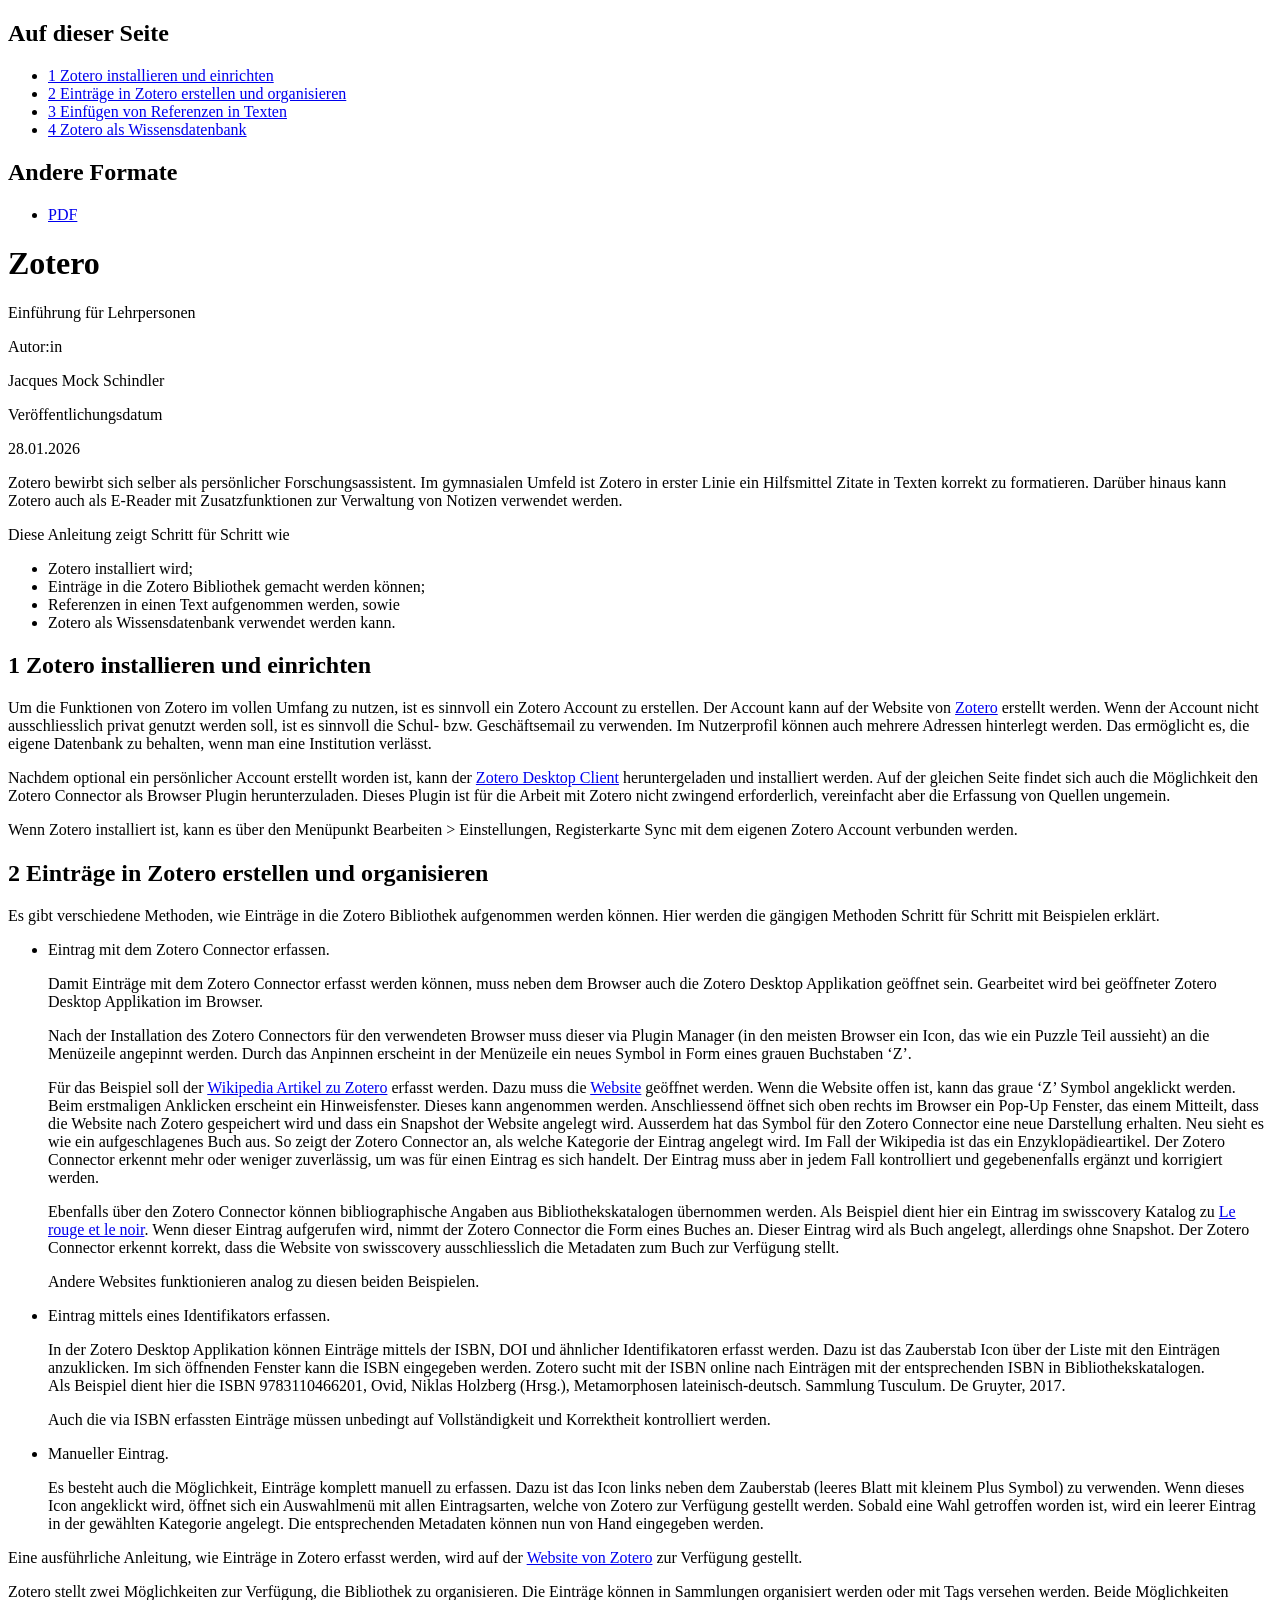
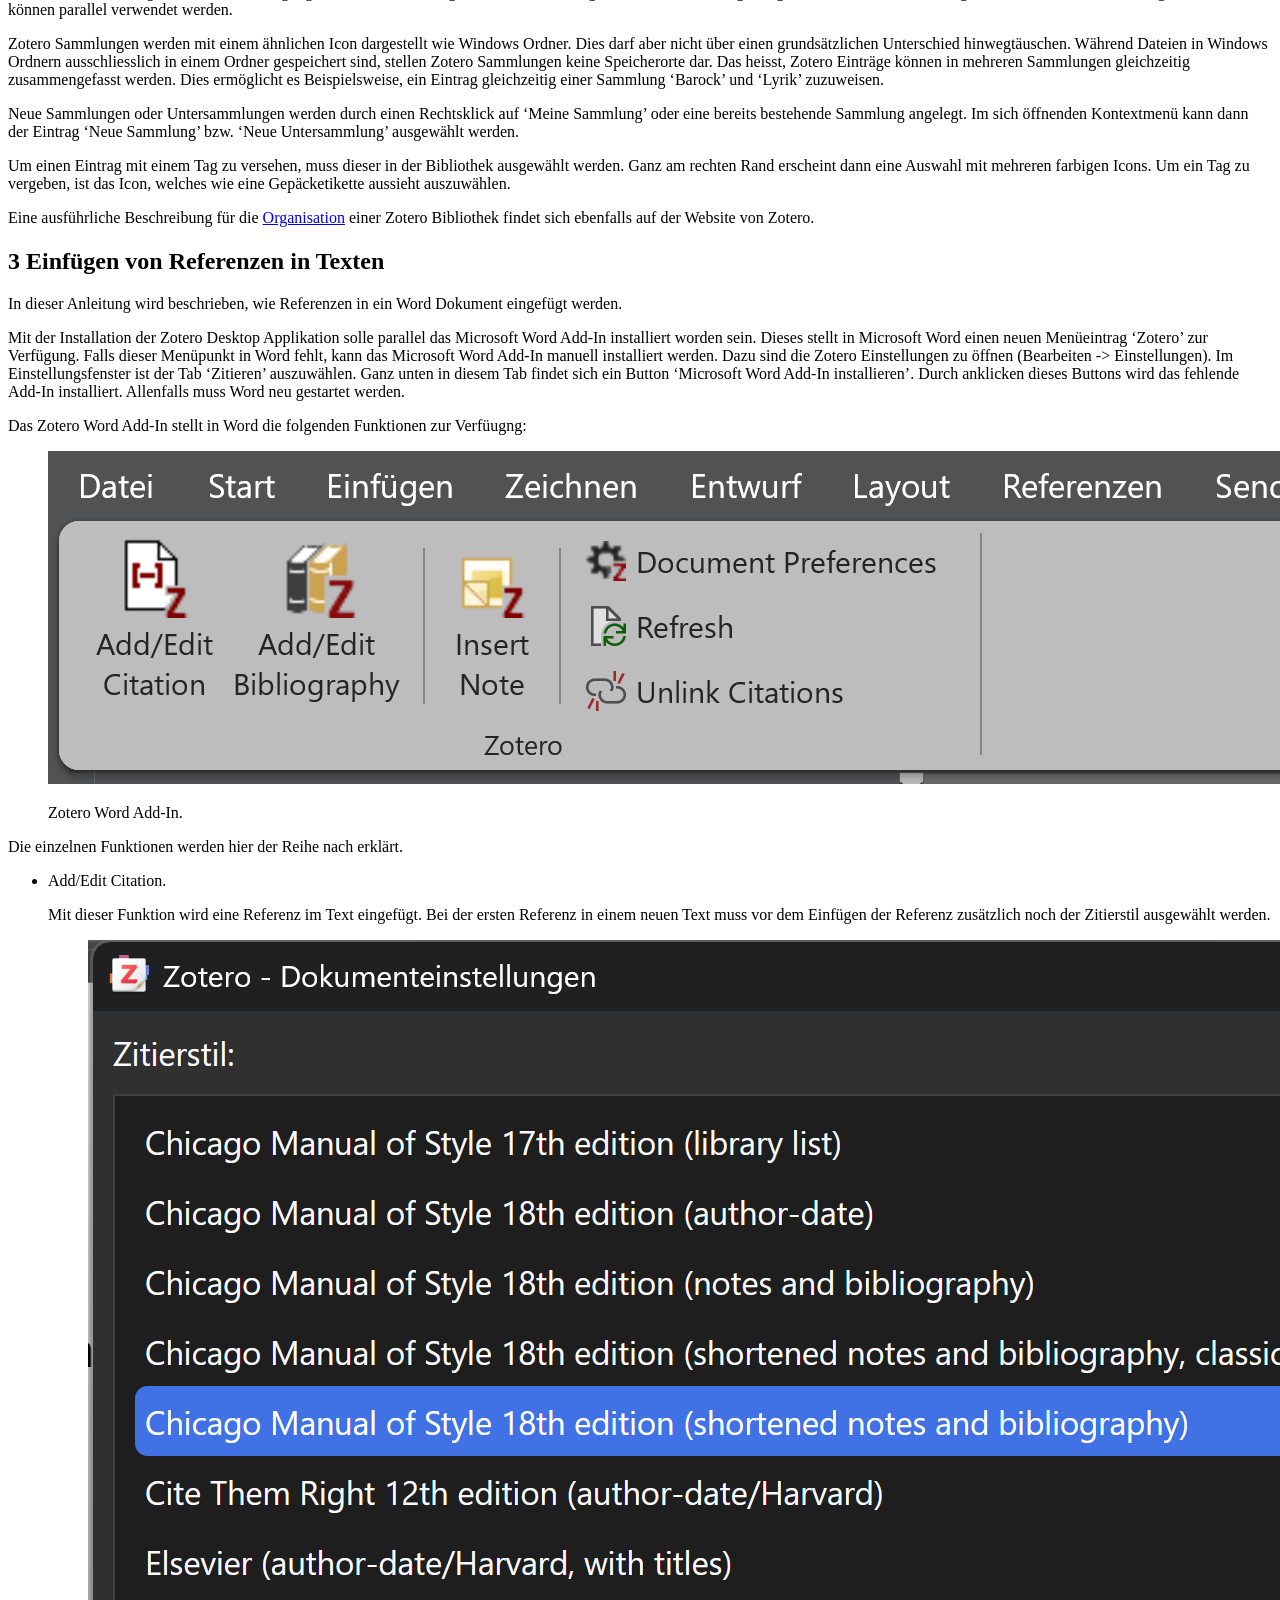
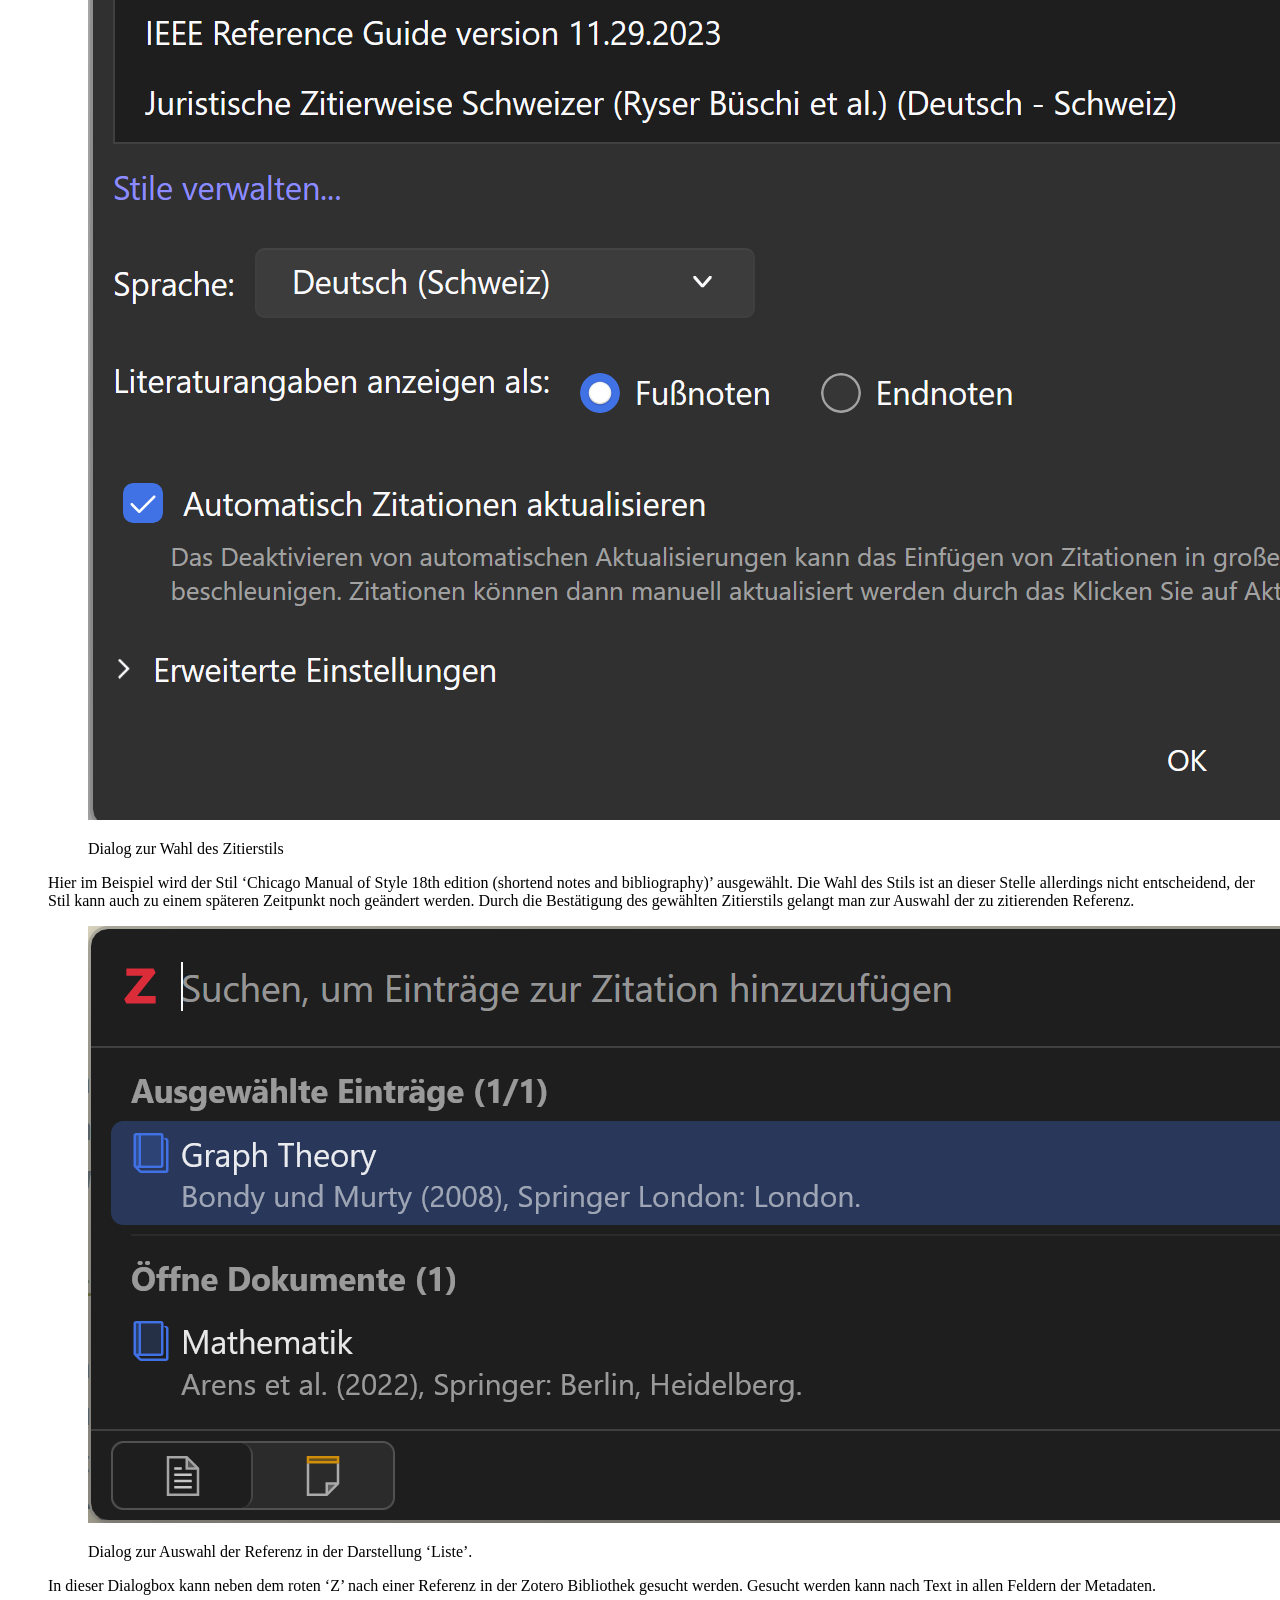
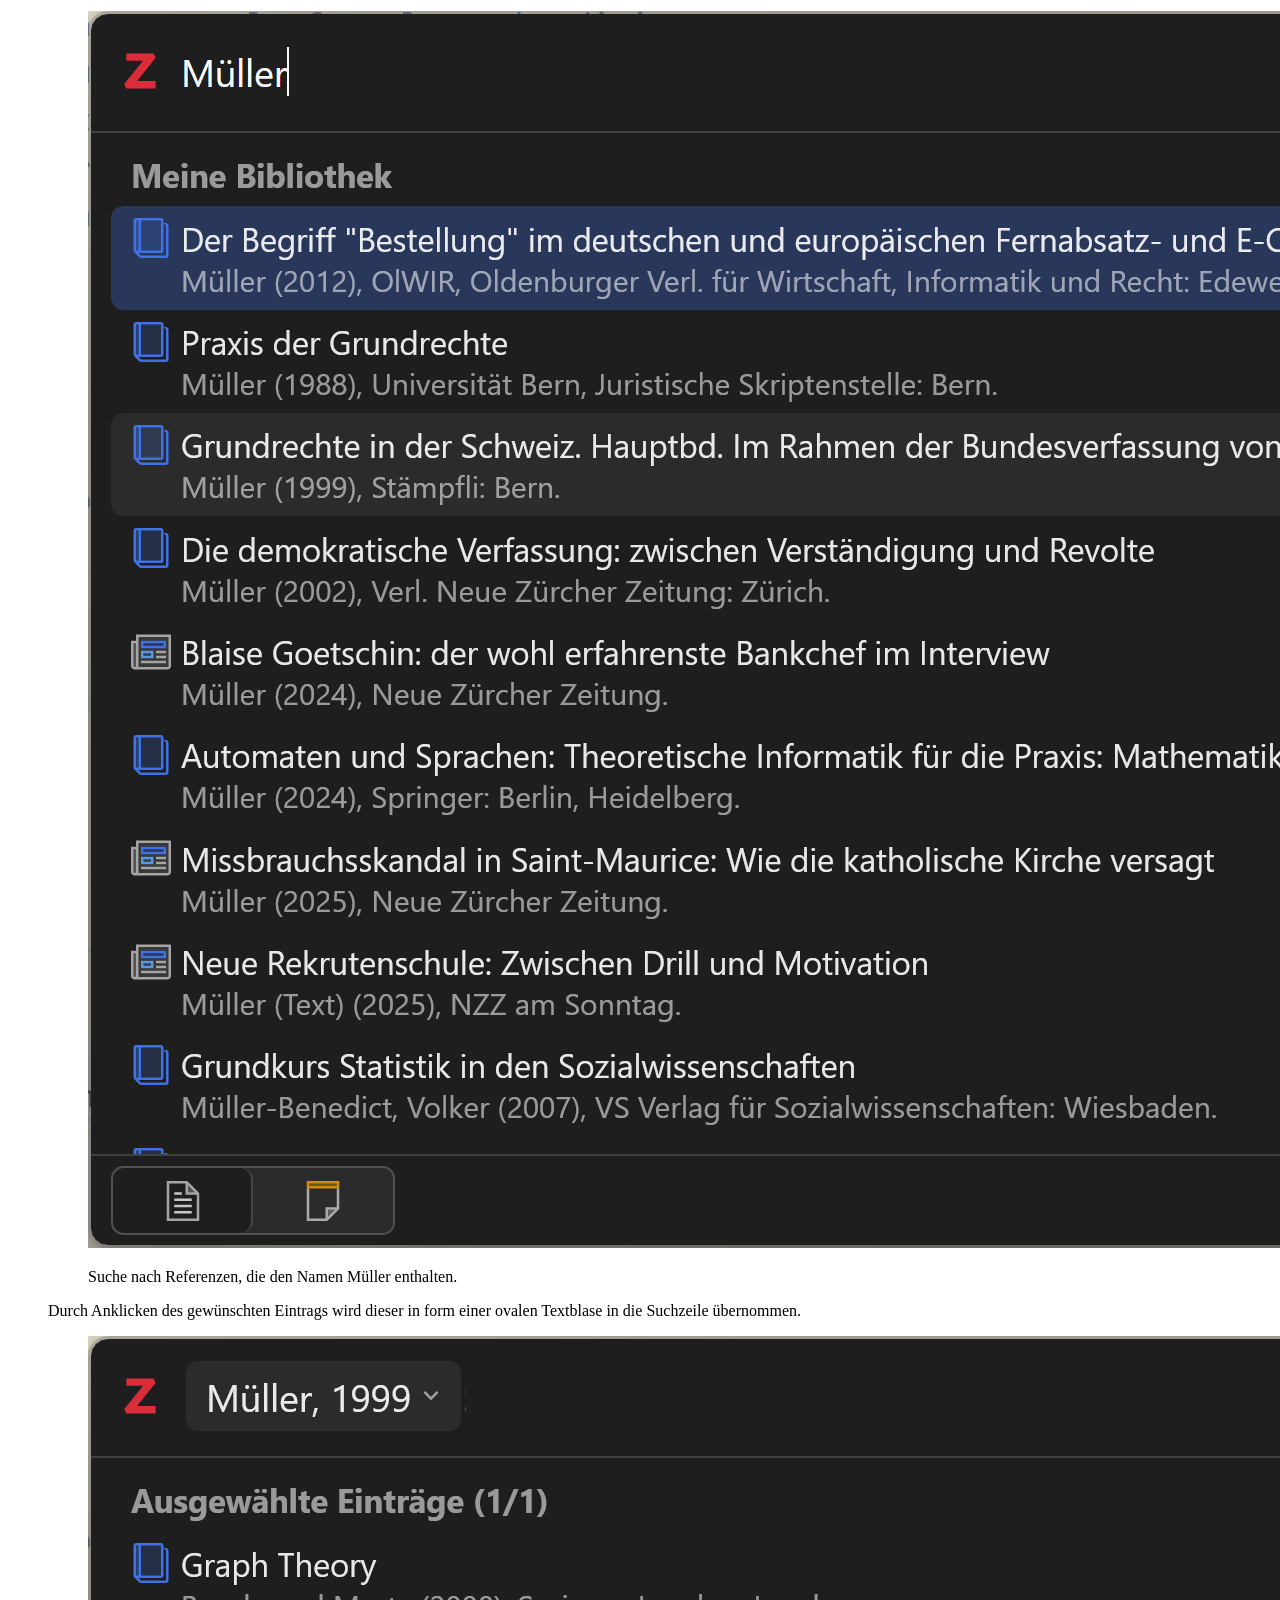
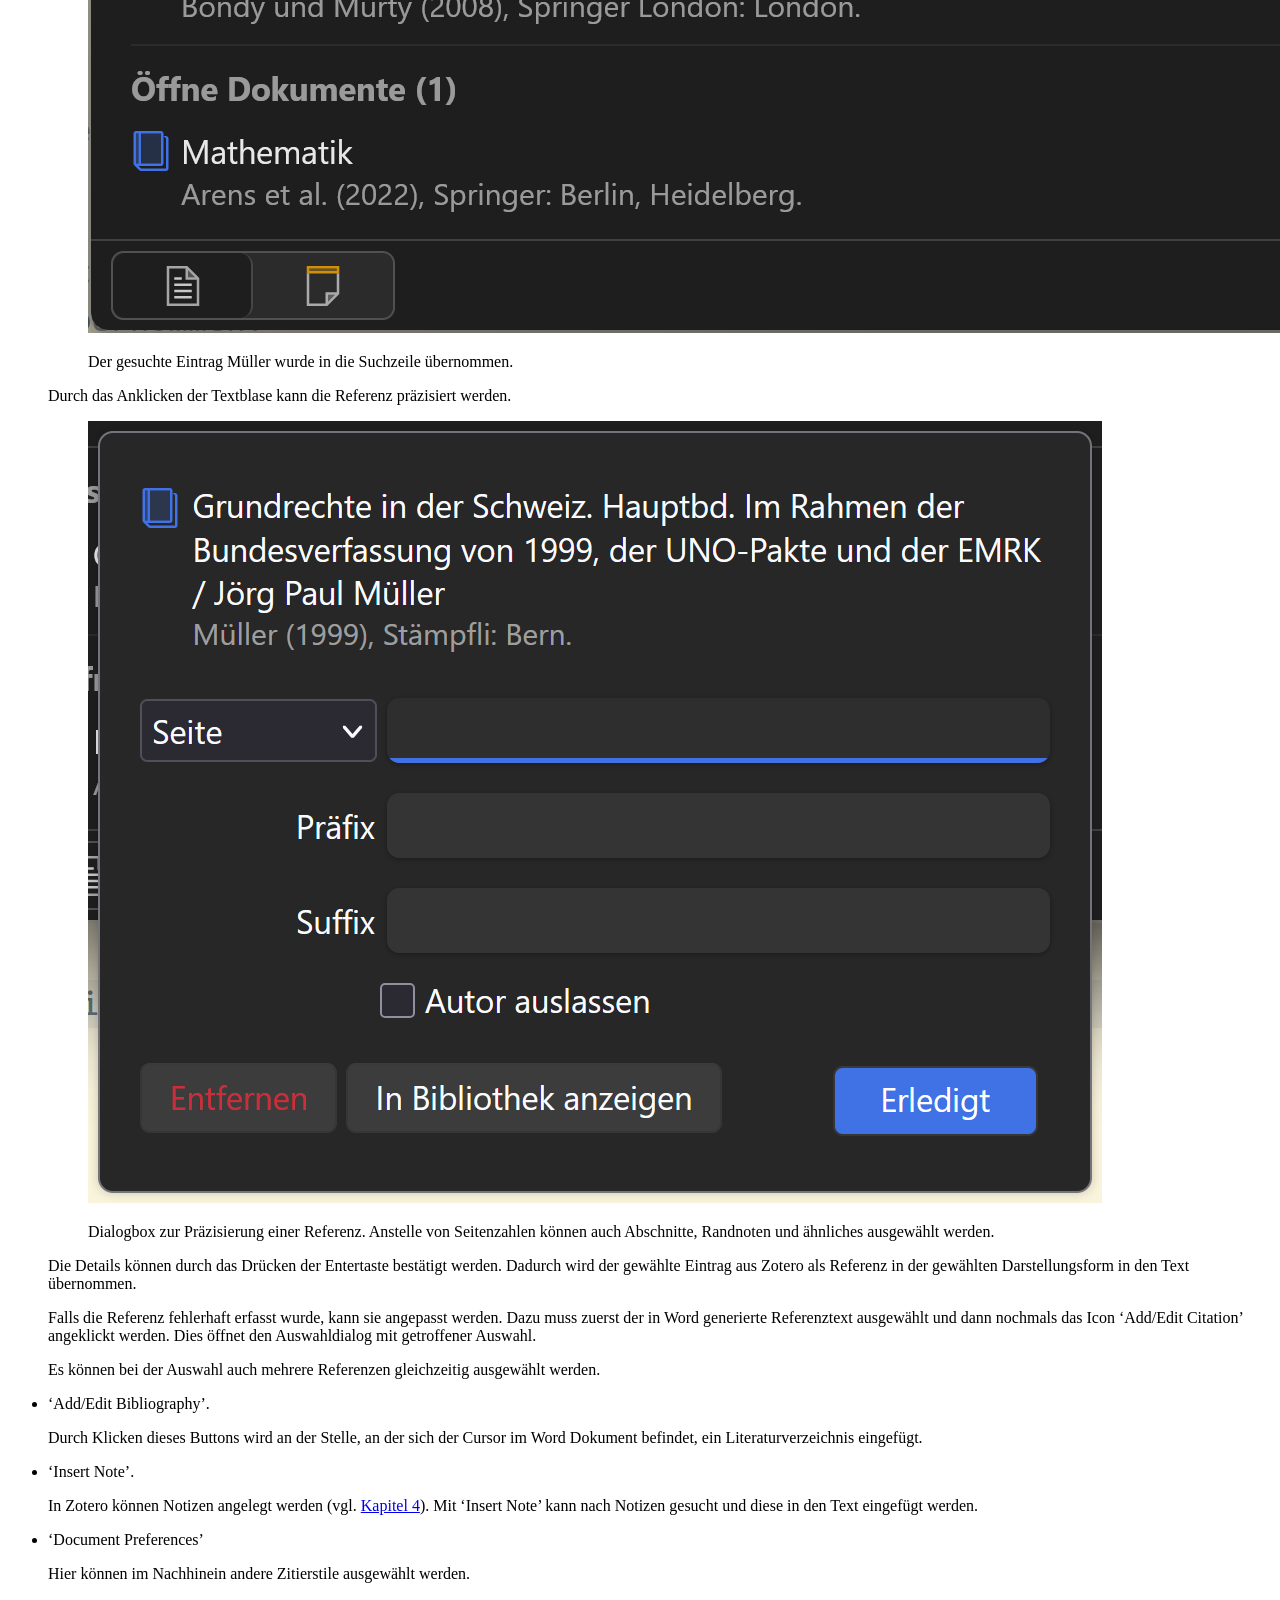
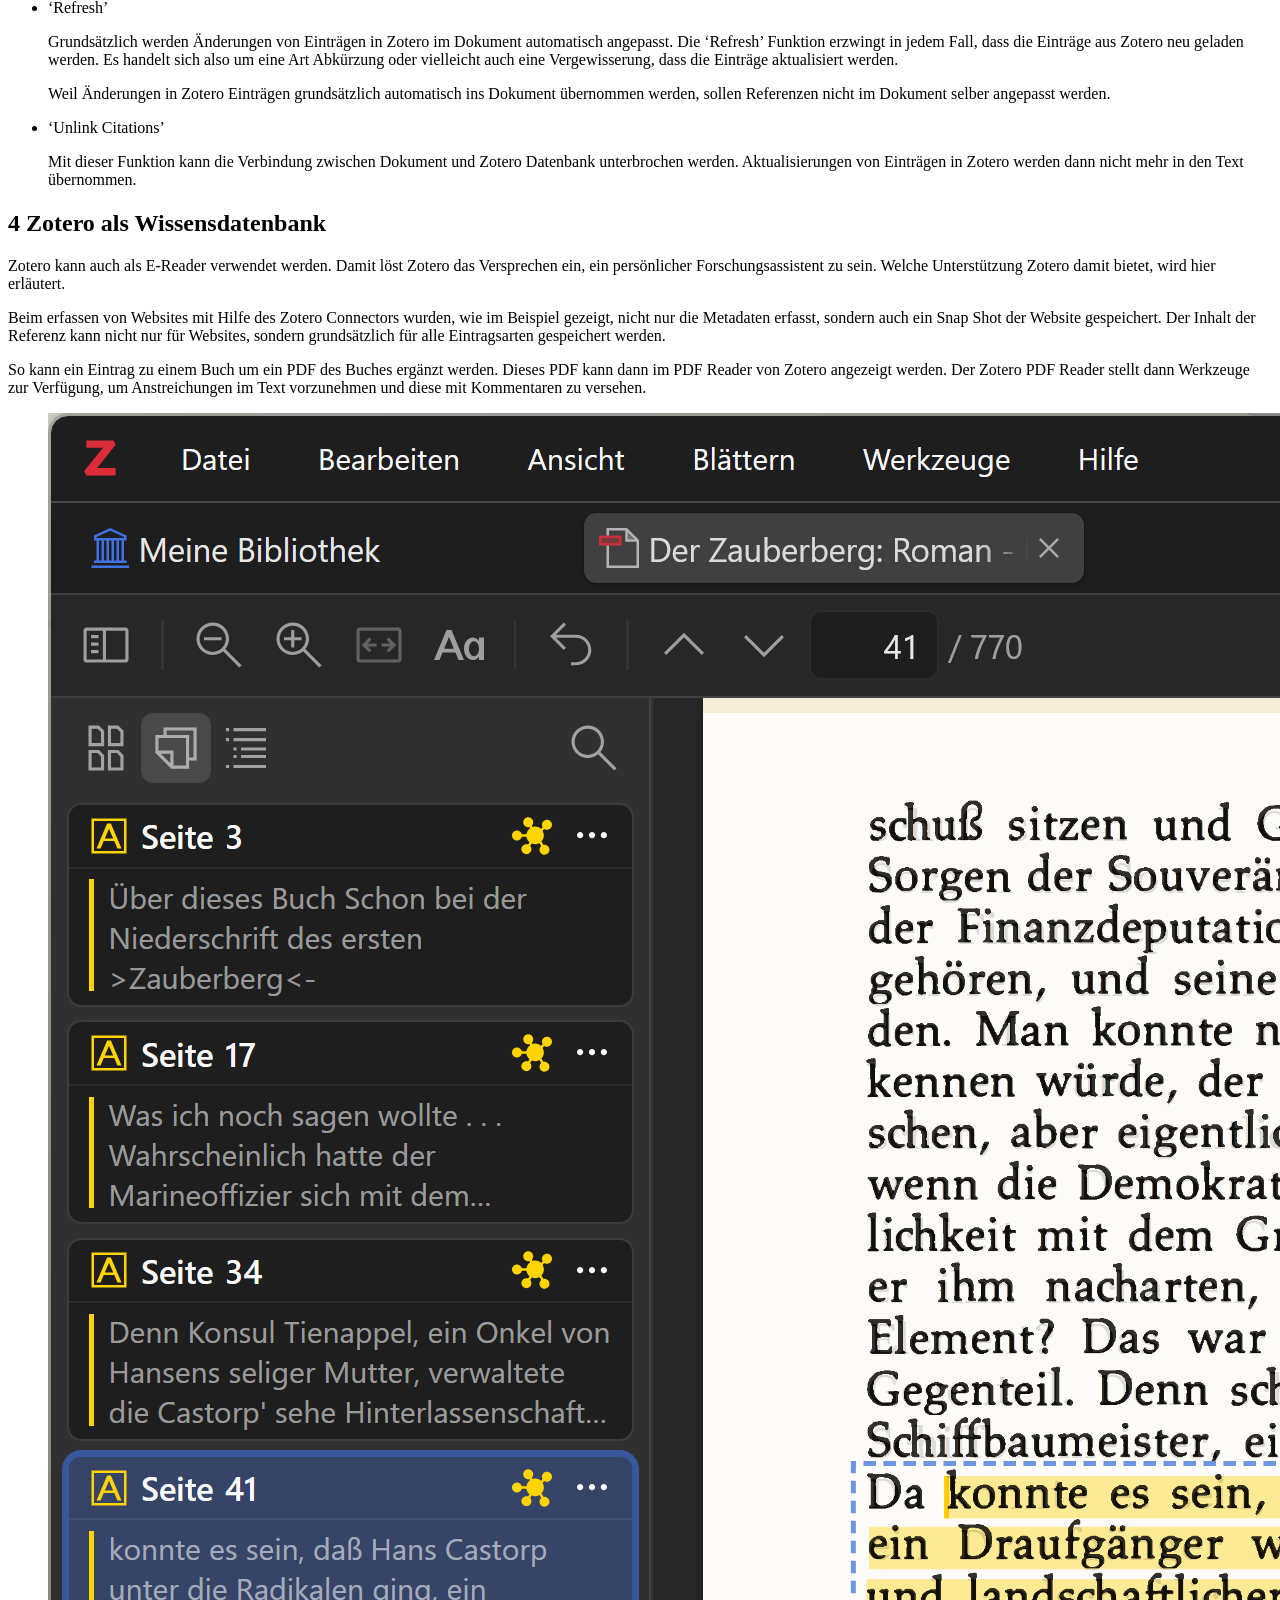
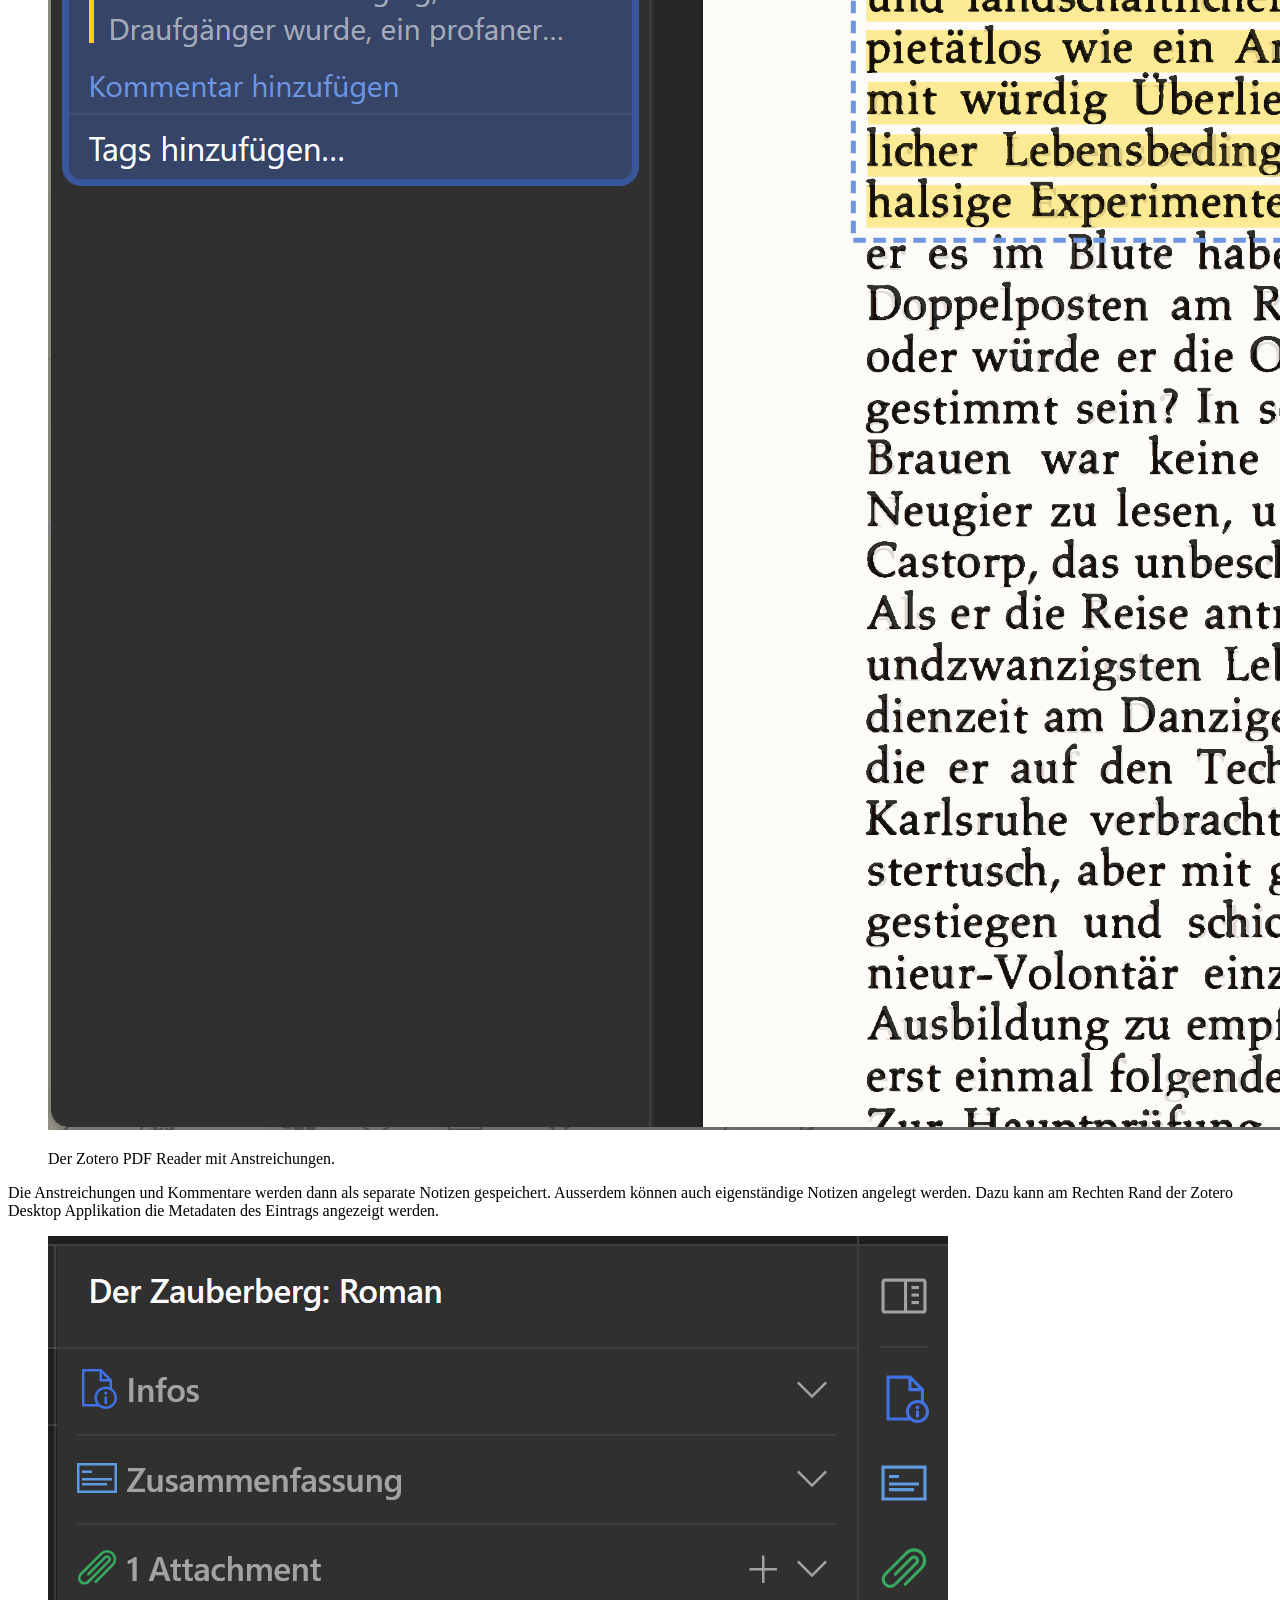
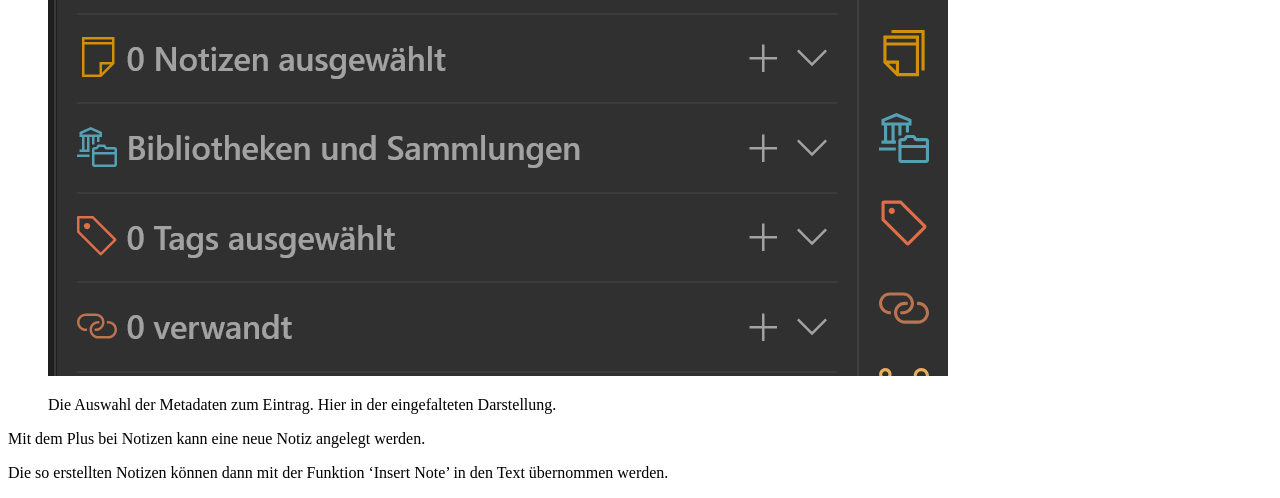
==== index.html @ 5447e22b "Built site for gh-pages" ====
<!DOCTYPE html>
<html xmlns="http://www.w3.org/1999/xhtml" lang="de-CH" xml:lang="de-CH"><head>

<meta charset="utf-8">
<meta name="generator" content="quarto-1.7.31">

<meta name="viewport" content="width=device-width, initial-scale=1.0, user-scalable=yes">

<meta name="author" content="Jacques Mock Schindler">

<title>Zotero</title>
<style>
code{white-space: pre-wrap;}
span.smallcaps{font-variant: small-caps;}
div.columns{display: flex; gap: min(4vw, 1.5em);}
div.column{flex: auto; overflow-x: auto;}
div.hanging-indent{margin-left: 1.5em; text-indent: -1.5em;}
ul.task-list{list-style: none;}
ul.task-list li input[type="checkbox"] {
  width: 0.8em;
  margin: 0 0.8em 0.2em -1em; /* quarto-specific, see https://github.com/quarto-dev/quarto-cli/issues/4556 */ 
  vertical-align: middle;
}
</style>


<script src="site_libs/quarto-nav/quarto-nav.js"></script>
<script src="site_libs/clipboard/clipboard.min.js"></script>
<script src="site_libs/quarto-search/autocomplete.umd.js"></script>
<script src="site_libs/quarto-search/fuse.min.js"></script>
<script src="site_libs/quarto-search/quarto-search.js"></script>
<meta name="quarto:offset" content="./">
<script src="site_libs/quarto-html/quarto.js" type="module"></script>
<script src="site_libs/quarto-html/tabsets/tabsets.js" type="module"></script>
<script src="site_libs/quarto-html/popper.min.js"></script>
<script src="site_libs/quarto-html/tippy.umd.min.js"></script>
<script src="site_libs/quarto-html/anchor.min.js"></script>
<link href="site_libs/quarto-html/tippy.css" rel="stylesheet">
<link href="site_libs/quarto-html/quarto-syntax-highlighting-e1a5c8363afafaef2c763b6775fbf3ca.css" rel="stylesheet" id="quarto-text-highlighting-styles">
<script src="site_libs/bootstrap/bootstrap.min.js"></script>
<link href="site_libs/bootstrap/bootstrap-icons.css" rel="stylesheet">
<link href="site_libs/bootstrap/bootstrap-dfb324f25d9b1687192fa8be62ac8f9c.min.css" rel="stylesheet" append-hash="true" id="quarto-bootstrap" data-mode="light">
<script id="quarto-search-options" type="application/json">{
  "location": "sidebar",
  "copy-button": false,
  "collapse-after": 3,
  "panel-placement": "start",
  "type": "textbox",
  "limit": 50,
  "keyboard-shortcut": [
    "f",
    "/",
    "s"
  ],
  "show-item-context": false,
  "language": {
    "search-no-results-text": "Keine Treffer",
    "search-matching-documents-text": "Treffer",
    "search-copy-link-title": "Link in die Suche kopieren",
    "search-hide-matches-text": "Zusätzliche Treffer verbergen",
    "search-more-match-text": "weitere Treffer in diesem Dokument",
    "search-more-matches-text": "weitere Treffer in diesem Dokument",
    "search-clear-button-title": "Zurücksetzen",
    "search-text-placeholder": "",
    "search-detached-cancel-button-title": "Abbrechen",
    "search-submit-button-title": "Abschicken",
    "search-label": "Suchen"
  }
}</script>


</head>

<body class="quarto-light">

<div id="quarto-search-results"></div>
<!-- content -->
<div id="quarto-content" class="quarto-container page-columns page-rows-contents page-layout-article">
<!-- sidebar -->
<!-- margin-sidebar -->
    <div id="quarto-margin-sidebar" class="sidebar margin-sidebar">
        <nav id="TOC" role="doc-toc" class="toc-active">
    <h2 id="toc-title">Auf dieser Seite</h2>
   
  <ul>
  <li><a href="#zotero-installieren-und-einrichten" id="toc-zotero-installieren-und-einrichten" class="nav-link active" data-scroll-target="#zotero-installieren-und-einrichten"><span class="header-section-number">1</span> Zotero installieren und einrichten</a></li>
  <li><a href="#einträge-in-zotero-erstellen-und-organisieren" id="toc-einträge-in-zotero-erstellen-und-organisieren" class="nav-link" data-scroll-target="#einträge-in-zotero-erstellen-und-organisieren"><span class="header-section-number">2</span> Einträge in Zotero erstellen und organisieren</a></li>
  <li><a href="#einfügen-von-referenzen-in-texten" id="toc-einfügen-von-referenzen-in-texten" class="nav-link" data-scroll-target="#einfügen-von-referenzen-in-texten"><span class="header-section-number">3</span> Einfügen von Referenzen in Texten</a></li>
  <li><a href="#sec-notizen" id="toc-sec-notizen" class="nav-link" data-scroll-target="#sec-notizen"><span class="header-section-number">4</span> Zotero als Wissensdatenbank</a></li>
  </ul>
<div class="quarto-alternate-formats"><h2>Andere Formate</h2><ul><li><a href="zotero_anleitung.pdf"><i class="bi bi-file-pdf"></i>PDF</a></li></ul></div></nav>
    </div>
<!-- main -->
<main class="content" id="quarto-document-content">

<header id="title-block-header" class="quarto-title-block default">
<div class="quarto-title">
<h1 class="title">Zotero</h1>
<p class="subtitle lead">Einführung für Lehrpersonen</p>
</div>



<div class="quarto-title-meta">

    <div>
    <div class="quarto-title-meta-heading">Autor:in</div>
    <div class="quarto-title-meta-contents">
             <p>Jacques Mock Schindler </p>
          </div>
  </div>
    
    <div>
    <div class="quarto-title-meta-heading">Veröffentlichungsdatum</div>
    <div class="quarto-title-meta-contents">
      <p class="date">28.01.2026</p>
    </div>
  </div>
  
    
  </div>
  


</header>


<p>Zotero bewirbt sich selber als persönlicher Forschungsassistent. Im gymnasialen Umfeld ist Zotero in erster Linie ein Hilfsmittel Zitate in Texten korrekt zu formatieren. Darüber hinaus kann Zotero auch als E-Reader mit Zusatzfunktionen zur Verwaltung von Notizen verwendet werden.</p>
<p>Diese Anleitung zeigt Schritt für Schritt wie</p>
<ul>
<li>Zotero installiert wird;</li>
<li>Einträge in die Zotero Bibliothek gemacht werden können;</li>
<li>Referenzen in einen Text aufgenommen werden, sowie</li>
<li>Zotero als Wissensdatenbank verwendet werden kann.</li>
</ul>
<section id="zotero-installieren-und-einrichten" class="level2" data-number="1">
<h2 data-number="1" class="anchored" data-anchor-id="zotero-installieren-und-einrichten"><span class="header-section-number">1</span> Zotero installieren und einrichten</h2>
<p>Um die Funktionen von Zotero im vollen Umfang zu nutzen, ist es sinnvoll ein Zotero Account zu erstellen. Der Account kann auf der Website von <a href="https://www.zotero.org/user/register">Zotero</a> erstellt werden. Wenn der Account nicht ausschliesslich privat genutzt werden soll, ist es sinnvoll die Schul- bzw.&nbsp;Geschäftsemail zu verwenden. Im Nutzerprofil können auch mehrere Adressen hinterlegt werden. Das ermöglicht es, die eigene Datenbank zu behalten, wenn man eine Institution verlässt.</p>
<p>Nachdem optional ein persönlicher Account erstellt worden ist, kann der <a href="https://www.zotero.org/download/">Zotero Desktop Client</a> heruntergeladen und installiert werden. Auf der gleichen Seite findet sich auch die Möglichkeit den Zotero Connector als Browser Plugin herunterzuladen. Dieses Plugin ist für die Arbeit mit Zotero nicht zwingend erforderlich, vereinfacht aber die Erfassung von Quellen ungemein.</p>
<p>Wenn Zotero installiert ist, kann es über den Menüpunkt Bearbeiten &gt; Einstellungen, Registerkarte Sync mit dem eigenen Zotero Account verbunden werden.</p>
</section>
<section id="einträge-in-zotero-erstellen-und-organisieren" class="level2" data-number="2">
<h2 data-number="2" class="anchored" data-anchor-id="einträge-in-zotero-erstellen-und-organisieren"><span class="header-section-number">2</span> Einträge in Zotero erstellen und organisieren</h2>
<p>Es gibt verschiedene Methoden, wie Einträge in die Zotero Bibliothek aufgenommen werden können. Hier werden die gängigen Methoden Schritt für Schritt mit Beispielen erklärt.</p>
<ul>
<li><p>Eintrag mit dem Zotero Connector erfassen.</p>
<p>Damit Einträge mit dem Zotero Connector erfasst werden können, muss neben dem Browser auch die Zotero Desktop Applikation geöffnet sein. Gearbeitet wird bei geöffneter Zotero Desktop Applikation im Browser.</p>
<p>Nach der Installation des Zotero Connectors für den verwendeten Browser muss dieser via Plugin Manager (in den meisten Browser ein Icon, das wie ein Puzzle Teil aussieht) an die Menüzeile angepinnt werden. Durch das Anpinnen erscheint in der Menüzeile ein neues Symbol in Form eines grauen Buchstaben ‘Z’.</p>
<p>Für das Beispiel soll der <a href="https://de.wikipedia.org/wiki/Zotero">Wikipedia Artikel zu Zotero</a> erfasst werden. Dazu muss die <a href="https://de.wikipedia.org/wiki/Zotero">Website</a> geöffnet werden. Wenn die Website offen ist, kann das graue ‘Z’ Symbol angeklickt werden. Beim erstmaligen Anklicken erscheint ein Hinweisfenster. Dieses kann angenommen werden. Anschliessend öffnet sich oben rechts im Browser ein Pop-Up Fenster, das einem Mitteilt, dass die Website nach Zotero gespeichert wird und dass ein Snapshot der Website angelegt wird. Ausserdem hat das Symbol für den Zotero Connector eine neue Darstellung erhalten. Neu sieht es wie ein aufgeschlagenes Buch aus. So zeigt der Zotero Connector an, als welche Kategorie der Eintrag angelegt wird. Im Fall der Wikipedia ist das ein Enzyklopädieartikel. Der Zotero Connector erkennt mehr oder weniger zuverlässig, um was für einen Eintrag es sich handelt. Der Eintrag muss aber in jedem Fall kontrolliert und gegebenenfalls ergänzt und korrigiert werden.</p>
<p>Ebenfalls über den Zotero Connector können bibliographische Angaben aus Bibliothekskatalogen übernommen werden. Als Beispiel dient hier ein Eintrag im swisscovery Katalog zu <a href="https://swisscovery.slsp.ch/discovery/fulldisplay?docid=alma991171274013205501&amp;context=L&amp;vid=41SLSP_NETWORK:VU1_UNION&amp;lang=de&amp;search_scope=DN_and_CI&amp;adaptor=Local%20Search%20Engine&amp;isFrbr=true&amp;tab=41SLSP_NETWORK&amp;query=any,contains,le%20rouge%20et%20le%20noir&amp;sortby=date_d&amp;facet=frbrgroupid,include,9034117119244122733&amp;offset=0">Le rouge et le noir</a>. Wenn dieser Eintrag aufgerufen wird, nimmt der Zotero Connector die Form eines Buches an. Dieser Eintrag wird als Buch angelegt, allerdings ohne Snapshot. Der Zotero Connector erkennt korrekt, dass die Website von swisscovery ausschliesslich die Metadaten zum Buch zur Verfügung stellt.</p>
<p>Andere Websites funktionieren analog zu diesen beiden Beispielen.</p></li>
<li><p>Eintrag mittels eines Identifikators erfassen.</p>
<p>In der Zotero Desktop Applikation können Einträge mittels der ISBN, DOI und ähnlicher Identifikatoren erfasst werden. Dazu ist das Zauberstab Icon über der Liste mit den Einträgen anzuklicken. Im sich öffnenden Fenster kann die ISBN eingegeben werden. Zotero sucht mit der ISBN online nach Einträgen mit der entsprechenden ISBN in Bibliothekskatalogen.<br>
Als Beispiel dient hier die ISBN 9783110466201, Ovid, Niklas Holzberg (Hrsg.), Metamorphosen lateinisch-deutsch. Sammlung Tusculum. De Gruyter, 2017.</p>
<p>Auch die via ISBN erfassten Einträge müssen unbedingt auf Vollständigkeit und Korrektheit kontrolliert werden.</p></li>
<li><p>Manueller Eintrag.</p>
<p>Es besteht auch die Möglichkeit, Einträge komplett manuell zu erfassen. Dazu ist das Icon links neben dem Zauberstab (leeres Blatt mit kleinem Plus Symbol) zu verwenden. Wenn dieses Icon angeklickt wird, öffnet sich ein Auswahlmenü mit allen Eintragsarten, welche von Zotero zur Verfügung gestellt werden. Sobald eine Wahl getroffen worden ist, wird ein leerer Eintrag in der gewählten Kategorie angelegt. Die entsprechenden Metadaten können nun von Hand eingegeben werden.</p></li>
</ul>
<p>Eine ausführliche Anleitung, wie Einträge in Zotero erfasst werden, wird auf der <a href="https://www.zotero.org/support/adding_items_to_zotero">Website von Zotero</a> zur Verfügung gestellt.</p>
<p>Zotero stellt zwei Möglichkeiten zur Verfügung, die Bibliothek zu organisieren. Die Einträge können in Sammlungen organisiert werden oder mit Tags versehen werden. Beide Möglichkeiten können parallel verwendet werden.</p>
<p>Zotero Sammlungen werden mit einem ähnlichen Icon dargestellt wie Windows Ordner. Dies darf aber nicht über einen grundsätzlichen Unterschied hinwegtäuschen. Während Dateien in Windows Ordnern ausschliesslich in einem Ordner gespeichert sind, stellen Zotero Sammlungen keine Speicherorte dar. Das heisst, Zotero Einträge können in mehreren Sammlungen gleichzeitig zusammengefasst werden. Dies ermöglicht es Beispielsweise, ein Eintrag gleichzeitig einer Sammlung ‘Barock’ und ‘Lyrik’ zuzuweisen.</p>
<p>Neue Sammlungen oder Untersammlungen werden durch einen Rechtsklick auf ‘Meine Sammlung’ oder eine bereits bestehende Sammlung angelegt. Im sich öffnenden Kontextmenü kann dann der Eintrag ‘Neue Sammlung’ bzw. ‘Neue Untersammlung’ ausgewählt werden.</p>
<p>Um einen Eintrag mit einem Tag zu versehen, muss dieser in der Bibliothek ausgewählt werden. Ganz am rechten Rand erscheint dann eine Auswahl mit mehreren farbigen Icons. Um ein Tag zu vergeben, ist das Icon, welches wie eine Gepäcketikette aussieht auszuwählen.</p>
<p>Eine ausführliche Beschreibung für die <a href="https://www.zotero.org/support/collections_and_tags">Organisation</a> einer Zotero Bibliothek findet sich ebenfalls auf der Website von Zotero.</p>
</section>
<section id="einfügen-von-referenzen-in-texten" class="level2" data-number="3">
<h2 data-number="3" class="anchored" data-anchor-id="einfügen-von-referenzen-in-texten"><span class="header-section-number">3</span> Einfügen von Referenzen in Texten</h2>
<p>In dieser Anleitung wird beschrieben, wie Referenzen in ein Word Dokument eingefügt werden.</p>
<p>Mit der Installation der Zotero Desktop Applikation solle parallel das Microsoft Word Add-In installiert worden sein. Dieses stellt in Microsoft Word einen neuen Menüeintrag ‘Zotero’ zur Verfügung. Falls dieser Menüpunkt in Word fehlt, kann das Microsoft Word Add-In manuell installiert werden. Dazu sind die Zotero Einstellungen zu öffnen (Bearbeiten -&gt; Einstellungen). Im Einstellungsfenster ist der Tab ‘Zitieren’ auszuwählen. Ganz unten in diesem Tab findet sich ein Button ‘Microsoft Word Add-In installieren’. Durch anklicken dieses Buttons wird das fehlende Add-In installiert. Allenfalls muss Word neu gestartet werden.</p>
<p>Das Zotero Word Add-In stellt in Word die folgenden Funktionen zur Verfüugng:</p>
<div class="quarto-figure quarto-figure-center">
<figure class="figure">
<p><img src="word_add-in.png" class="img-fluid figure-img"></p>
<figcaption>Zotero Word Add-In.</figcaption>
</figure>
</div>
<p>Die einzelnen Funktionen werden hier der Reihe nach erklärt.</p>
<ul>
<li><p>Add/Edit Citation.</p>
<p>Mit dieser Funktion wird eine Referenz im Text eingefügt. Bei der ersten Referenz in einem neuen Text muss vor dem Einfügen der Referenz zusätzlich noch der Zitierstil ausgewählt werden.</p>
<div class="quarto-figure quarto-figure-center">
<figure class="figure">
<p><img src="zitierstil.png" class="img-fluid figure-img"></p>
<figcaption>Dialog zur Wahl des Zitierstils</figcaption>
</figure>
</div>
<p>Hier im Beispiel wird der Stil ‘Chicago Manual of Style 18th edition (shortend notes and bibliography)’ ausgewählt. Die Wahl des Stils ist an dieser Stelle allerdings nicht entscheidend, der Stil kann auch zu einem späteren Zeitpunkt noch geändert werden. Durch die Bestätigung des gewählten Zitierstils gelangt man zur Auswahl der zu zitierenden Referenz.</p>
<div class="quarto-figure quarto-figure-center">
<figure class="figure">
<p><img src="auswahldialog.png" class="img-fluid figure-img"></p>
<figcaption>Dialog zur Auswahl der Referenz in der Darstellung ‘Liste’.</figcaption>
</figure>
</div>
<p>In dieser Dialogbox kann neben dem roten ‘Z’ nach einer Referenz in der Zotero Bibliothek gesucht werden. Gesucht werden kann nach Text in allen Feldern der Metadaten.</p>
<div class="quarto-figure quarto-figure-center">
<figure class="figure">
<p><img src="mueller_suche.png" class="img-fluid figure-img"></p>
<figcaption>Suche nach Referenzen, die den Namen Müller enthalten.</figcaption>
</figure>
</div>
<p>Durch Anklicken des gewünschten Eintrags wird dieser in form einer ovalen Textblase in die Suchzeile übernommen.</p>
<div class="quarto-figure quarto-figure-center">
<figure class="figure">
<p><img src="mueller_ausgewaehlt.png" class="img-fluid figure-img"></p>
<figcaption>Der gesuchte Eintrag Müller wurde in die Suchzeile übernommen.</figcaption>
</figure>
</div>
<p>Durch das Anklicken der Textblase kann die Referenz präzisiert werden.</p>
<div class="quarto-figure quarto-figure-center">
<figure class="figure">
<p><img src="praezisierung.png" class="img-fluid figure-img"></p>
<figcaption>Dialogbox zur Präzisierung einer Referenz. Anstelle von Seitenzahlen können auch Abschnitte, Randnoten und ähnliches ausgewählt werden.</figcaption>
</figure>
</div>
<p>Die Details können durch das Drücken der Entertaste bestätigt werden. Dadurch wird der gewählte Eintrag aus Zotero als Referenz in der gewählten Darstellungsform in den Text übernommen.</p>
<p>Falls die Referenz fehlerhaft erfasst wurde, kann sie angepasst werden. Dazu muss zuerst der in Word generierte Referenztext ausgewählt und dann nochmals das Icon ‘Add/Edit Citation’ angeklickt werden. Dies öffnet den Auswahldialog mit getroffener Auswahl.</p>
<p>Es können bei der Auswahl auch mehrere Referenzen gleichzeitig ausgewählt werden.</p></li>
<li><p>‘Add/Edit Bibliography’.</p>
<p>Durch Klicken dieses Buttons wird an der Stelle, an der sich der Cursor im Word Dokument befindet, ein Literaturverzeichnis eingefügt.</p></li>
<li><p>‘Insert Note’.</p>
<p>In Zotero können Notizen angelegt werden (vgl. <a href="#sec-notizen" class="quarto-xref">Kapitel&nbsp;4</a>). Mit ‘Insert Note’ kann nach Notizen gesucht und diese in den Text eingefügt werden.</p></li>
<li><p>‘Document Preferences’</p>
<p>Hier können im Nachhinein andere Zitierstile ausgewählt werden.</p></li>
<li><p>‘Refresh’</p>
<p>Grundsätzlich werden Änderungen von Einträgen in Zotero im Dokument automatisch angepasst. Die ‘Refresh’ Funktion erzwingt in jedem Fall, dass die Einträge aus Zotero neu geladen werden. Es handelt sich also um eine Art Abkürzung oder vielleicht auch eine Vergewisserung, dass die Einträge aktualisiert werden.</p>
<p>Weil Änderungen in Zotero Einträgen grundsätzlich automatisch ins Dokument übernommen werden, sollen Referenzen nicht im Dokument selber angepasst werden.</p></li>
<li><p>‘Unlink Citations’</p>
<p>Mit dieser Funktion kann die Verbindung zwischen Dokument und Zotero Datenbank unterbrochen werden. Aktualisierungen von Einträgen in Zotero werden dann nicht mehr in den Text übernommen.</p></li>
</ul>
</section>
<section id="sec-notizen" class="level2" data-number="4">
<h2 data-number="4" class="anchored" data-anchor-id="sec-notizen"><span class="header-section-number">4</span> Zotero als Wissensdatenbank</h2>
<p>Zotero kann auch als E-Reader verwendet werden. Damit löst Zotero das Versprechen ein, ein persönlicher Forschungsassistent zu sein. Welche Unterstützung Zotero damit bietet, wird hier erläutert.</p>
<p>Beim erfassen von Websites mit Hilfe des Zotero Connectors wurden, wie im Beispiel gezeigt, nicht nur die Metadaten erfasst, sondern auch ein Snap Shot der Website gespeichert. Der Inhalt der Referenz kann nicht nur für Websites, sondern grundsätzlich für alle Eintragsarten gespeichert werden.</p>
<p>So kann ein Eintrag zu einem Buch um ein PDF des Buches ergänzt werden. Dieses PDF kann dann im PDF Reader von Zotero angezeigt werden. Der Zotero PDF Reader stellt dann Werkzeuge zur Verfügung, um Anstreichungen im Text vorzunehmen und diese mit Kommentaren zu versehen.</p>
<div class="quarto-figure quarto-figure-center">
<figure class="figure">
<p><img src="zotero_pdf_reader.png" class="img-fluid figure-img"></p>
<figcaption>Der Zotero PDF Reader mit Anstreichungen.</figcaption>
</figure>
</div>
<p>Die Anstreichungen und Kommentare werden dann als separate Notizen gespeichert. Ausserdem können auch eigenständige Notizen angelegt werden. Dazu kann am Rechten Rand der Zotero Desktop Applikation die Metadaten des Eintrags angezeigt werden.</p>
<div class="quarto-figure quarto-figure-center">
<figure class="figure">
<p><img src="metadata.png" class="img-fluid figure-img"></p>
<figcaption>Die Auswahl der Metadaten zum Eintrag. Hier in der eingefalteten Darstellung.</figcaption>
</figure>
</div>
<p>Mit dem Plus bei Notizen kann eine neue Notiz angelegt werden.</p>
<p>Die so erstellten Notizen können dann mit der Funktion ‘Insert Note’ in den Text übernommen werden.</p>


</section>

</main> <!-- /main -->
<script id="quarto-html-after-body" type="application/javascript">
  window.document.addEventListener("DOMContentLoaded", function (event) {
    const icon = "";
    const anchorJS = new window.AnchorJS();
    anchorJS.options = {
      placement: 'right',
      icon: icon
    };
    anchorJS.add('.anchored');
    const isCodeAnnotation = (el) => {
      for (const clz of el.classList) {
        if (clz.startsWith('code-annotation-')) {                     
          return true;
        }
      }
      return false;
    }
    const onCopySuccess = function(e) {
      // button target
      const button = e.trigger;
      // don't keep focus
      button.blur();
      // flash "checked"
      button.classList.add('code-copy-button-checked');
      var currentTitle = button.getAttribute("title");
      button.setAttribute("title", "Kopiert");
      let tooltip;
      if (window.bootstrap) {
        button.setAttribute("data-bs-toggle", "tooltip");
        button.setAttribute("data-bs-placement", "left");
        button.setAttribute("data-bs-title", "Kopiert");
        tooltip = new bootstrap.Tooltip(button, 
          { trigger: "manual", 
            customClass: "code-copy-button-tooltip",
            offset: [0, -8]});
        tooltip.show();    
      }
      setTimeout(function() {
        if (tooltip) {
          tooltip.hide();
          button.removeAttribute("data-bs-title");
          button.removeAttribute("data-bs-toggle");
          button.removeAttribute("data-bs-placement");
        }
        button.setAttribute("title", currentTitle);
        button.classList.remove('code-copy-button-checked');
      }, 1000);
      // clear code selection
      e.clearSelection();
    }
    const getTextToCopy = function(trigger) {
        const codeEl = trigger.previousElementSibling.cloneNode(true);
        for (const childEl of codeEl.children) {
          if (isCodeAnnotation(childEl)) {
            childEl.remove();
          }
        }
        return codeEl.innerText;
    }
    const clipboard = new window.ClipboardJS('.code-copy-button:not([data-in-quarto-modal])', {
      text: getTextToCopy
    });
    clipboard.on('success', onCopySuccess);
    if (window.document.getElementById('quarto-embedded-source-code-modal')) {
      const clipboardModal = new window.ClipboardJS('.code-copy-button[data-in-quarto-modal]', {
        text: getTextToCopy,
        container: window.document.getElementById('quarto-embedded-source-code-modal')
      });
      clipboardModal.on('success', onCopySuccess);
    }
      var localhostRegex = new RegExp(/^(?:http|https):\/\/localhost\:?[0-9]*\//);
      var mailtoRegex = new RegExp(/^mailto:/);
        var filterRegex = new RegExp('/' + window.location.host + '/');
      var isInternal = (href) => {
          return filterRegex.test(href) || localhostRegex.test(href) || mailtoRegex.test(href);
      }
      // Inspect non-navigation links and adorn them if external
     var links = window.document.querySelectorAll('a[href]:not(.nav-link):not(.navbar-brand):not(.toc-action):not(.sidebar-link):not(.sidebar-item-toggle):not(.pagination-link):not(.no-external):not([aria-hidden]):not(.dropdown-item):not(.quarto-navigation-tool):not(.about-link)');
      for (var i=0; i<links.length; i++) {
        const link = links[i];
        if (!isInternal(link.href)) {
          // undo the damage that might have been done by quarto-nav.js in the case of
          // links that we want to consider external
          if (link.dataset.originalHref !== undefined) {
            link.href = link.dataset.originalHref;
          }
        }
      }
    function tippyHover(el, contentFn, onTriggerFn, onUntriggerFn) {
      const config = {
        allowHTML: true,
        maxWidth: 500,
        delay: 100,
        arrow: false,
        appendTo: function(el) {
            return el.parentElement;
        },
        interactive: true,
        interactiveBorder: 10,
        theme: 'quarto',
        placement: 'bottom-start',
      };
      if (contentFn) {
        config.content = contentFn;
      }
      if (onTriggerFn) {
        config.onTrigger = onTriggerFn;
      }
      if (onUntriggerFn) {
        config.onUntrigger = onUntriggerFn;
      }
      window.tippy(el, config); 
    }
    const noterefs = window.document.querySelectorAll('a[role="doc-noteref"]');
    for (var i=0; i<noterefs.length; i++) {
      const ref = noterefs[i];
      tippyHover(ref, function() {
        // use id or data attribute instead here
        let href = ref.getAttribute('data-footnote-href') || ref.getAttribute('href');
        try { href = new URL(href).hash; } catch {}
        const id = href.replace(/^#\/?/, "");
        const note = window.document.getElementById(id);
        if (note) {
          return note.innerHTML;
        } else {
          return "";
        }
      });
    }
    const xrefs = window.document.querySelectorAll('a.quarto-xref');
    const processXRef = (id, note) => {
      // Strip column container classes
      const stripColumnClz = (el) => {
        el.classList.remove("page-full", "page-columns");
        if (el.children) {
          for (const child of el.children) {
            stripColumnClz(child);
          }
        }
      }
      stripColumnClz(note)
      if (id === null || id.startsWith('sec-')) {
        // Special case sections, only their first couple elements
        const container = document.createElement("div");
        if (note.children && note.children.length > 2) {
          container.appendChild(note.children[0].cloneNode(true));
          for (let i = 1; i < note.children.length; i++) {
            const child = note.children[i];
            if (child.tagName === "P" && child.innerText === "") {
              continue;
            } else {
              container.appendChild(child.cloneNode(true));
              break;
            }
          }
          if (window.Quarto?.typesetMath) {
            window.Quarto.typesetMath(container);
          }
          return container.innerHTML
        } else {
          if (window.Quarto?.typesetMath) {
            window.Quarto.typesetMath(note);
          }
          return note.innerHTML;
        }
      } else {
        // Remove any anchor links if they are present
        const anchorLink = note.querySelector('a.anchorjs-link');
        if (anchorLink) {
          anchorLink.remove();
        }
        if (window.Quarto?.typesetMath) {
          window.Quarto.typesetMath(note);
        }
        if (note.classList.contains("callout")) {
          return note.outerHTML;
        } else {
          return note.innerHTML;
        }
      }
    }
    for (var i=0; i<xrefs.length; i++) {
      const xref = xrefs[i];
      tippyHover(xref, undefined, function(instance) {
        instance.disable();
        let url = xref.getAttribute('href');
        let hash = undefined; 
        if (url.startsWith('#')) {
          hash = url;
        } else {
          try { hash = new URL(url).hash; } catch {}
        }
        if (hash) {
          const id = hash.replace(/^#\/?/, "");
          const note = window.document.getElementById(id);
          if (note !== null) {
            try {
              const html = processXRef(id, note.cloneNode(true));
              instance.setContent(html);
            } finally {
              instance.enable();
              instance.show();
            }
          } else {
            // See if we can fetch this
            fetch(url.split('#')[0])
            .then(res => res.text())
            .then(html => {
              const parser = new DOMParser();
              const htmlDoc = parser.parseFromString(html, "text/html");
              const note = htmlDoc.getElementById(id);
              if (note !== null) {
                const html = processXRef(id, note);
                instance.setContent(html);
              } 
            }).finally(() => {
              instance.enable();
              instance.show();
            });
          }
        } else {
          // See if we can fetch a full url (with no hash to target)
          // This is a special case and we should probably do some content thinning / targeting
          fetch(url)
          .then(res => res.text())
          .then(html => {
            const parser = new DOMParser();
            const htmlDoc = parser.parseFromString(html, "text/html");
            const note = htmlDoc.querySelector('main.content');
            if (note !== null) {
              // This should only happen for chapter cross references
              // (since there is no id in the URL)
              // remove the first header
              if (note.children.length > 0 && note.children[0].tagName === "HEADER") {
                note.children[0].remove();
              }
              const html = processXRef(null, note);
              instance.setContent(html);
            } 
          }).finally(() => {
            instance.enable();
            instance.show();
          });
        }
      }, function(instance) {
      });
    }
        let selectedAnnoteEl;
        const selectorForAnnotation = ( cell, annotation) => {
          let cellAttr = 'data-code-cell="' + cell + '"';
          let lineAttr = 'data-code-annotation="' +  annotation + '"';
          const selector = 'span[' + cellAttr + '][' + lineAttr + ']';
          return selector;
        }
        const selectCodeLines = (annoteEl) => {
          const doc = window.document;
          const targetCell = annoteEl.getAttribute("data-target-cell");
          const targetAnnotation = annoteEl.getAttribute("data-target-annotation");
          const annoteSpan = window.document.querySelector(selectorForAnnotation(targetCell, targetAnnotation));
          const lines = annoteSpan.getAttribute("data-code-lines").split(",");
          const lineIds = lines.map((line) => {
            return targetCell + "-" + line;
          })
          let top = null;
          let height = null;
          let parent = null;
          if (lineIds.length > 0) {
              //compute the position of the single el (top and bottom and make a div)
              const el = window.document.getElementById(lineIds[0]);
              top = el.offsetTop;
              height = el.offsetHeight;
              parent = el.parentElement.parentElement;
            if (lineIds.length > 1) {
              const lastEl = window.document.getElementById(lineIds[lineIds.length - 1]);
              const bottom = lastEl.offsetTop + lastEl.offsetHeight;
              height = bottom - top;
            }
            if (top !== null && height !== null && parent !== null) {
              // cook up a div (if necessary) and position it 
              let div = window.document.getElementById("code-annotation-line-highlight");
              if (div === null) {
                div = window.document.createElement("div");
                div.setAttribute("id", "code-annotation-line-highlight");
                div.style.position = 'absolute';
                parent.appendChild(div);
              }
              div.style.top = top - 2 + "px";
              div.style.height = height + 4 + "px";
              div.style.left = 0;
              let gutterDiv = window.document.getElementById("code-annotation-line-highlight-gutter");
              if (gutterDiv === null) {
                gutterDiv = window.document.createElement("div");
                gutterDiv.setAttribute("id", "code-annotation-line-highlight-gutter");
                gutterDiv.style.position = 'absolute';
                const codeCell = window.document.getElementById(targetCell);
                const gutter = codeCell.querySelector('.code-annotation-gutter');
                gutter.appendChild(gutterDiv);
              }
              gutterDiv.style.top = top - 2 + "px";
              gutterDiv.style.height = height + 4 + "px";
            }
            selectedAnnoteEl = annoteEl;
          }
        };
        const unselectCodeLines = () => {
          const elementsIds = ["code-annotation-line-highlight", "code-annotation-line-highlight-gutter"];
          elementsIds.forEach((elId) => {
            const div = window.document.getElementById(elId);
            if (div) {
              div.remove();
            }
          });
          selectedAnnoteEl = undefined;
        };
          // Handle positioning of the toggle
      window.addEventListener(
        "resize",
        throttle(() => {
          elRect = undefined;
          if (selectedAnnoteEl) {
            selectCodeLines(selectedAnnoteEl);
          }
        }, 10)
      );
      function throttle(fn, ms) {
      let throttle = false;
      let timer;
        return (...args) => {
          if(!throttle) { // first call gets through
              fn.apply(this, args);
              throttle = true;
          } else { // all the others get throttled
              if(timer) clearTimeout(timer); // cancel #2
              timer = setTimeout(() => {
                fn.apply(this, args);
                timer = throttle = false;
              }, ms);
          }
        };
      }
        // Attach click handler to the DT
        const annoteDls = window.document.querySelectorAll('dt[data-target-cell]');
        for (const annoteDlNode of annoteDls) {
          annoteDlNode.addEventListener('click', (event) => {
            const clickedEl = event.target;
            if (clickedEl !== selectedAnnoteEl) {
              unselectCodeLines();
              const activeEl = window.document.querySelector('dt[data-target-cell].code-annotation-active');
              if (activeEl) {
                activeEl.classList.remove('code-annotation-active');
              }
              selectCodeLines(clickedEl);
              clickedEl.classList.add('code-annotation-active');
            } else {
              // Unselect the line
              unselectCodeLines();
              clickedEl.classList.remove('code-annotation-active');
            }
          });
        }
    const findCites = (el) => {
      const parentEl = el.parentElement;
      if (parentEl) {
        const cites = parentEl.dataset.cites;
        if (cites) {
          return {
            el,
            cites: cites.split(' ')
          };
        } else {
          return findCites(el.parentElement)
        }
      } else {
        return undefined;
      }
    };
    var bibliorefs = window.document.querySelectorAll('a[role="doc-biblioref"]');
    for (var i=0; i<bibliorefs.length; i++) {
      const ref = bibliorefs[i];
      const citeInfo = findCites(ref);
      if (citeInfo) {
        tippyHover(citeInfo.el, function() {
          var popup = window.document.createElement('div');
          citeInfo.cites.forEach(function(cite) {
            var citeDiv = window.document.createElement('div');
            citeDiv.classList.add('hanging-indent');
            citeDiv.classList.add('csl-entry');
            var biblioDiv = window.document.getElementById('ref-' + cite);
            if (biblioDiv) {
              citeDiv.innerHTML = biblioDiv.innerHTML;
            }
            popup.appendChild(citeDiv);
          });
          return popup.innerHTML;
        });
      }
    }
  });
  </script>
</div> <!-- /content -->




</body></html>
---- site_libs/quarto-html/tippy.css ----
.tippy-box[data-animation=fade][data-state=hidden]{opacity:0}[data-tippy-root]{max-width:calc(100vw - 10px)}.tippy-box{position:relative;background-color:#333;color:#fff;border-radius:4px;font-size:14px;line-height:1.4;white-space:normal;outline:0;transition-property:transform,visibility,opacity}.tippy-box[data-placement^=top]>.tippy-arrow{bottom:0}.tippy-box[data-placement^=top]>.tippy-arrow:before{bottom:-7px;left:0;border-width:8px 8px 0;border-top-color:initial;transform-origin:center top}.tippy-box[data-placement^=bottom]>.tippy-arrow{top:0}.tippy-box[data-placement^=bottom]>.tippy-arrow:before{top:-7px;left:0;border-width:0 8px 8px;border-bottom-color:initial;transform-origin:center bottom}.tippy-box[data-placement^=left]>.tippy-arrow{right:0}.tippy-box[data-placement^=left]>.tippy-arrow:before{border-width:8px 0 8px 8px;border-left-color:initial;right:-7px;transform-origin:center left}.tippy-box[data-placement^=right]>.tippy-arrow{left:0}.tippy-box[data-placement^=right]>.tippy-arrow:before{left:-7px;border-width:8px 8px 8px 0;border-right-color:initial;transform-origin:center right}.tippy-box[data-inertia][data-state=visible]{transition-timing-function:cubic-bezier(.54,1.5,.38,1.11)}.tippy-arrow{width:16px;height:16px;color:#333}.tippy-arrow:before{content:"";position:absolute;border-color:transparent;border-style:solid}.tippy-content{position:relative;padding:5px 9px;z-index:1}
---- site_libs/quarto-html/quarto-syntax-highlighting-e1a5c8363afafaef2c763b6775fbf3ca.css ----
/* quarto syntax highlight colors */
:root {
  --quarto-hl-ot-color: #003B4F;
  --quarto-hl-at-color: #657422;
  --quarto-hl-ss-color: #20794D;
  --quarto-hl-an-color: #5E5E5E;
  --quarto-hl-fu-color: #4758AB;
  --quarto-hl-st-color: #20794D;
  --quarto-hl-cf-color: #003B4F;
  --quarto-hl-op-color: #5E5E5E;
  --quarto-hl-er-color: #AD0000;
  --quarto-hl-bn-color: #AD0000;
  --quarto-hl-al-color: #AD0000;
  --quarto-hl-va-color: #111111;
  --quarto-hl-bu-color: inherit;
  --quarto-hl-ex-color: inherit;
  --quarto-hl-pp-color: #AD0000;
  --quarto-hl-in-color: #5E5E5E;
  --quarto-hl-vs-color: #20794D;
  --quarto-hl-wa-color: #5E5E5E;
  --quarto-hl-do-color: #5E5E5E;
  --quarto-hl-im-color: #00769E;
  --quarto-hl-ch-color: #20794D;
  --quarto-hl-dt-color: #AD0000;
  --quarto-hl-fl-color: #AD0000;
  --quarto-hl-co-color: #5E5E5E;
  --quarto-hl-cv-color: #5E5E5E;
  --quarto-hl-cn-color: #8f5902;
  --quarto-hl-sc-color: #5E5E5E;
  --quarto-hl-dv-color: #AD0000;
  --quarto-hl-kw-color: #003B4F;
}

/* other quarto variables */
:root {
  --quarto-font-monospace: SFMono-Regular, Menlo, Monaco, Consolas, "Liberation Mono", "Courier New", monospace;
}

/* syntax highlight based on Pandoc's rules */
pre > code.sourceCode > span {
  color: #003B4F;
}

code.sourceCode > span {
  color: #003B4F;
}

div.sourceCode,
div.sourceCode pre.sourceCode {
  color: #003B4F;
}

/* Normal */
code span {
  color: #003B4F;
}

/* Alert */
code span.al {
  color: #AD0000;
  font-style: inherit;
}

/* Annotation */
code span.an {
  color: #5E5E5E;
  font-style: inherit;
}

/* Attribute */
code span.at {
  color: #657422;
  font-style: inherit;
}

/* BaseN */
code span.bn {
  color: #AD0000;
  font-style: inherit;
}

/* BuiltIn */
code span.bu {
  font-style: inherit;
}

/* ControlFlow */
code span.cf {
  color: #003B4F;
  font-weight: bold;
  font-style: inherit;
}

/* Char */
code span.ch {
  color: #20794D;
  font-style: inherit;
}

/* Constant */
code span.cn {
  color: #8f5902;
  font-style: inherit;
}

/* Comment */
code span.co {
  color: #5E5E5E;
  font-style: inherit;
}

/* CommentVar */
code span.cv {
  color: #5E5E5E;
  font-style: italic;
}

/* Documentation */
code span.do {
  color: #5E5E5E;
  font-style: italic;
}

/* DataType */
code span.dt {
  color: #AD0000;
  font-style: inherit;
}

/* DecVal */
code span.dv {
  color: #AD0000;
  font-style: inherit;
}

/* Error */
code span.er {
  color: #AD0000;
  font-style: inherit;
}

/* Extension */
code span.ex {
  font-style: inherit;
}

/* Float */
code span.fl {
  color: #AD0000;
  font-style: inherit;
}

/* Function */
code span.fu {
  color: #4758AB;
  font-style: inherit;
}

/* Import */
code span.im {
  color: #00769E;
  font-style: inherit;
}

/* Information */
code span.in {
  color: #5E5E5E;
  font-style: inherit;
}

/* Keyword */
code span.kw {
  color: #003B4F;
  font-weight: bold;
  font-style: inherit;
}

/* Operator */
code span.op {
  color: #5E5E5E;
  font-style: inherit;
}

/* Other */
code span.ot {
  color: #003B4F;
  font-style: inherit;
}

/* Preprocessor */
code span.pp {
  color: #AD0000;
  font-style: inherit;
}

/* SpecialChar */
code span.sc {
  color: #5E5E5E;
  font-style: inherit;
}

/* SpecialString */
code span.ss {
  color: #20794D;
  font-style: inherit;
}

/* String */
code span.st {
  color: #20794D;
  font-style: inherit;
}

/* Variable */
code span.va {
  color: #111111;
  font-style: inherit;
}

/* VerbatimString */
code span.vs {
  color: #20794D;
  font-style: inherit;
}

/* Warning */
code span.wa {
  color: #5E5E5E;
  font-style: italic;
}

.prevent-inlining {
  content: "</";
}

/*# sourceMappingURL=c735b2cac6c846c1abc72f5ce1520814.css.map */
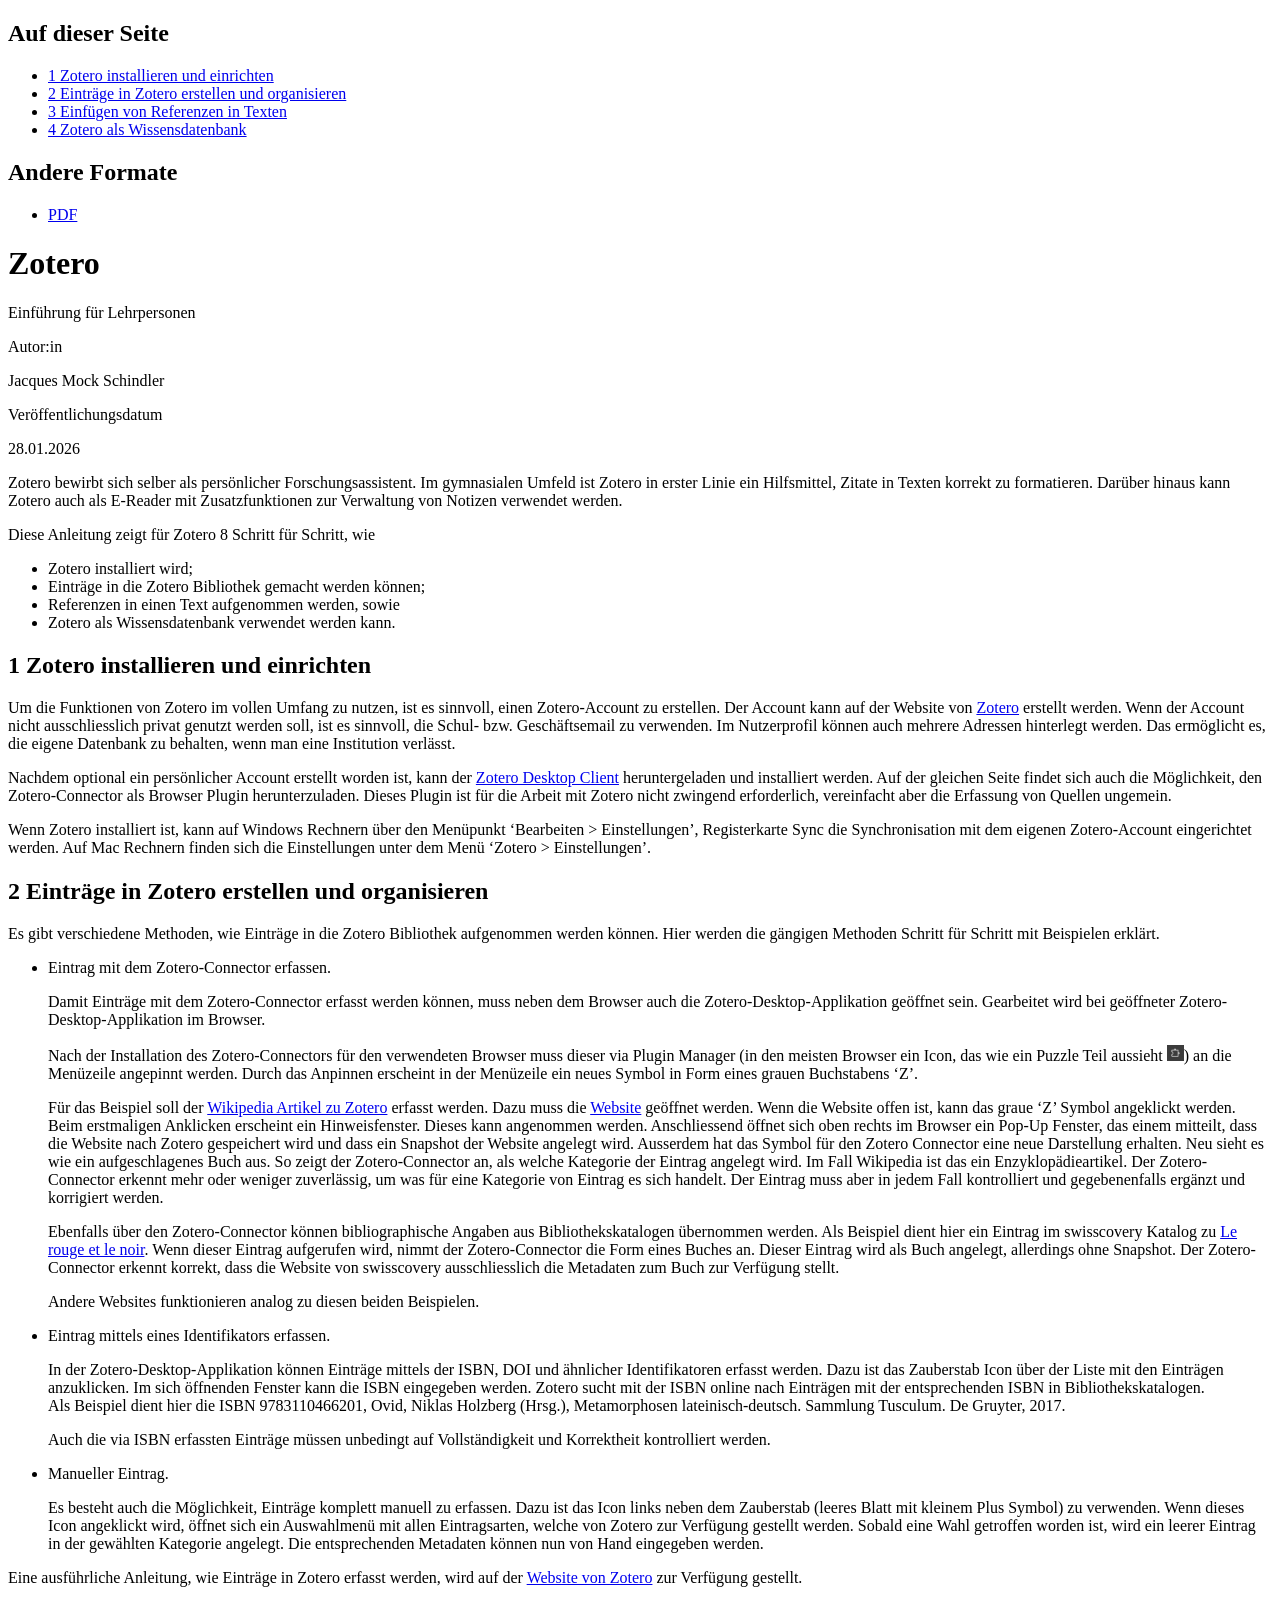
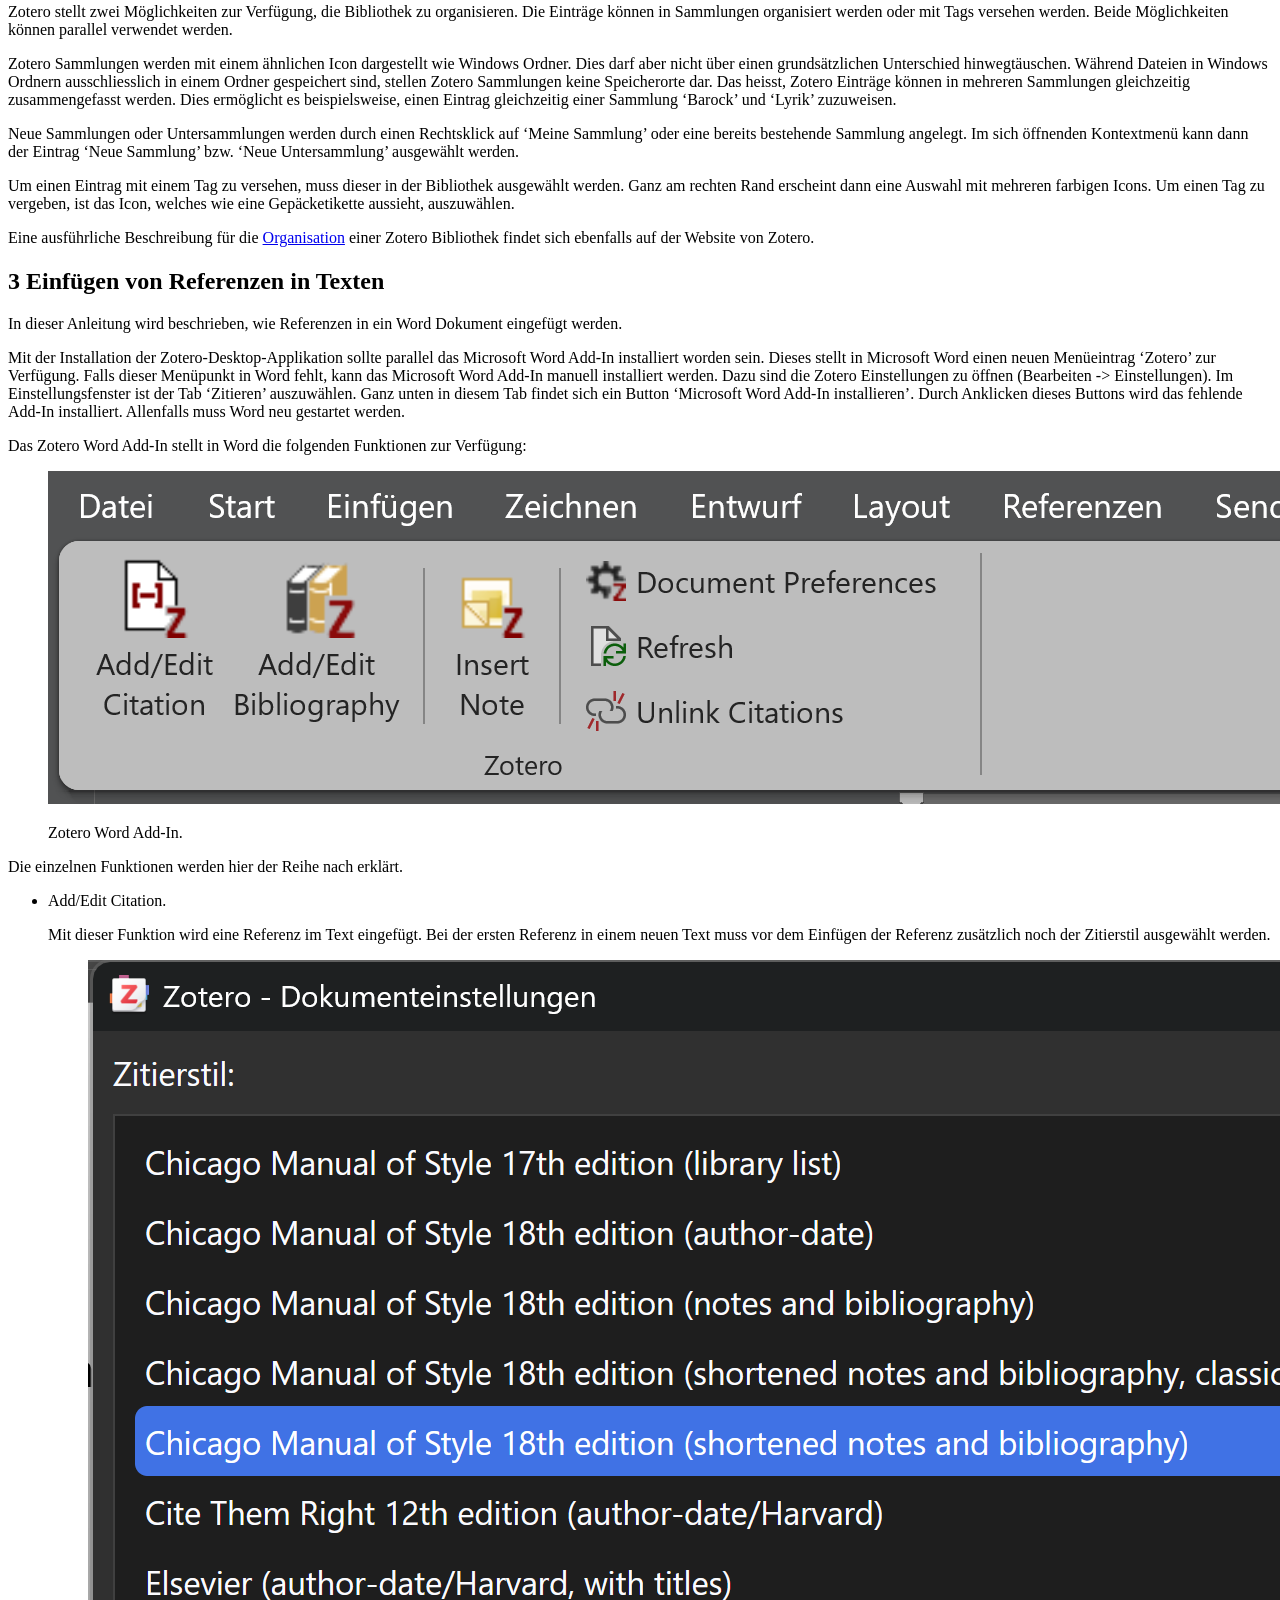
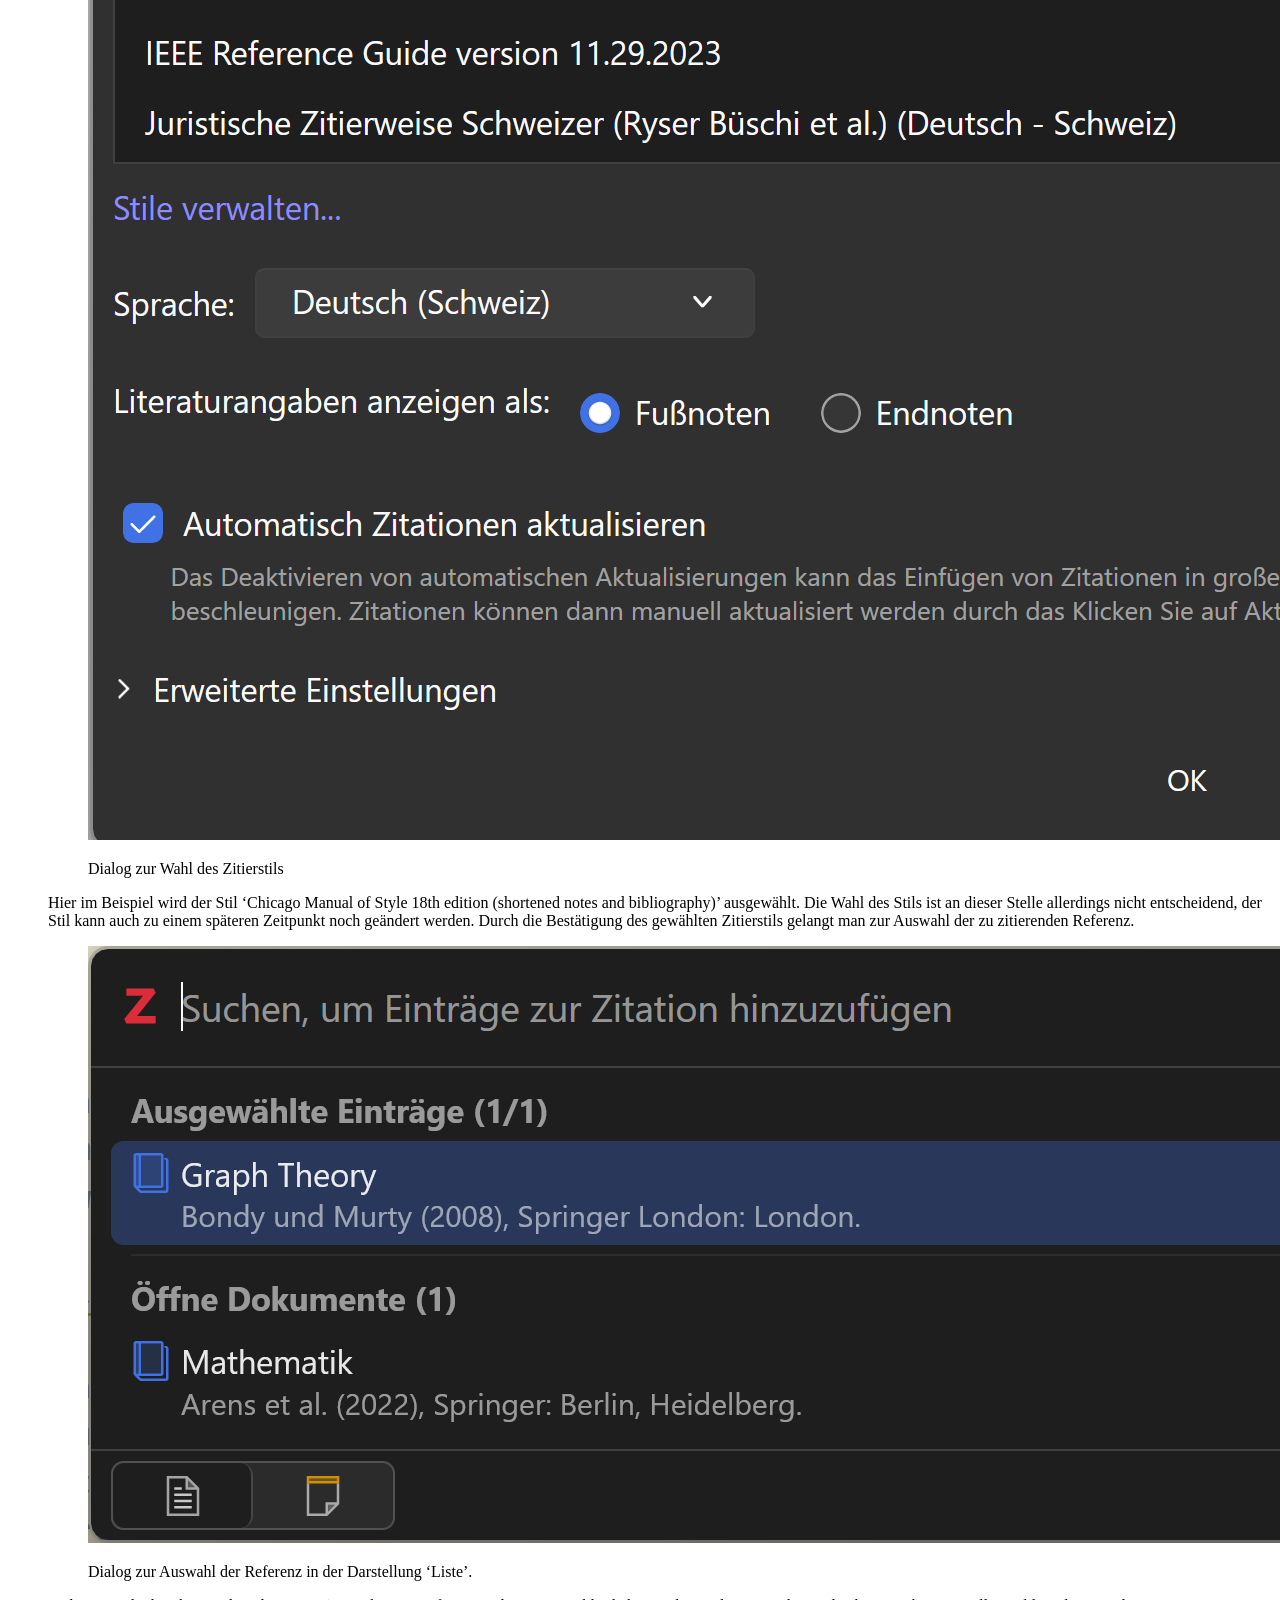
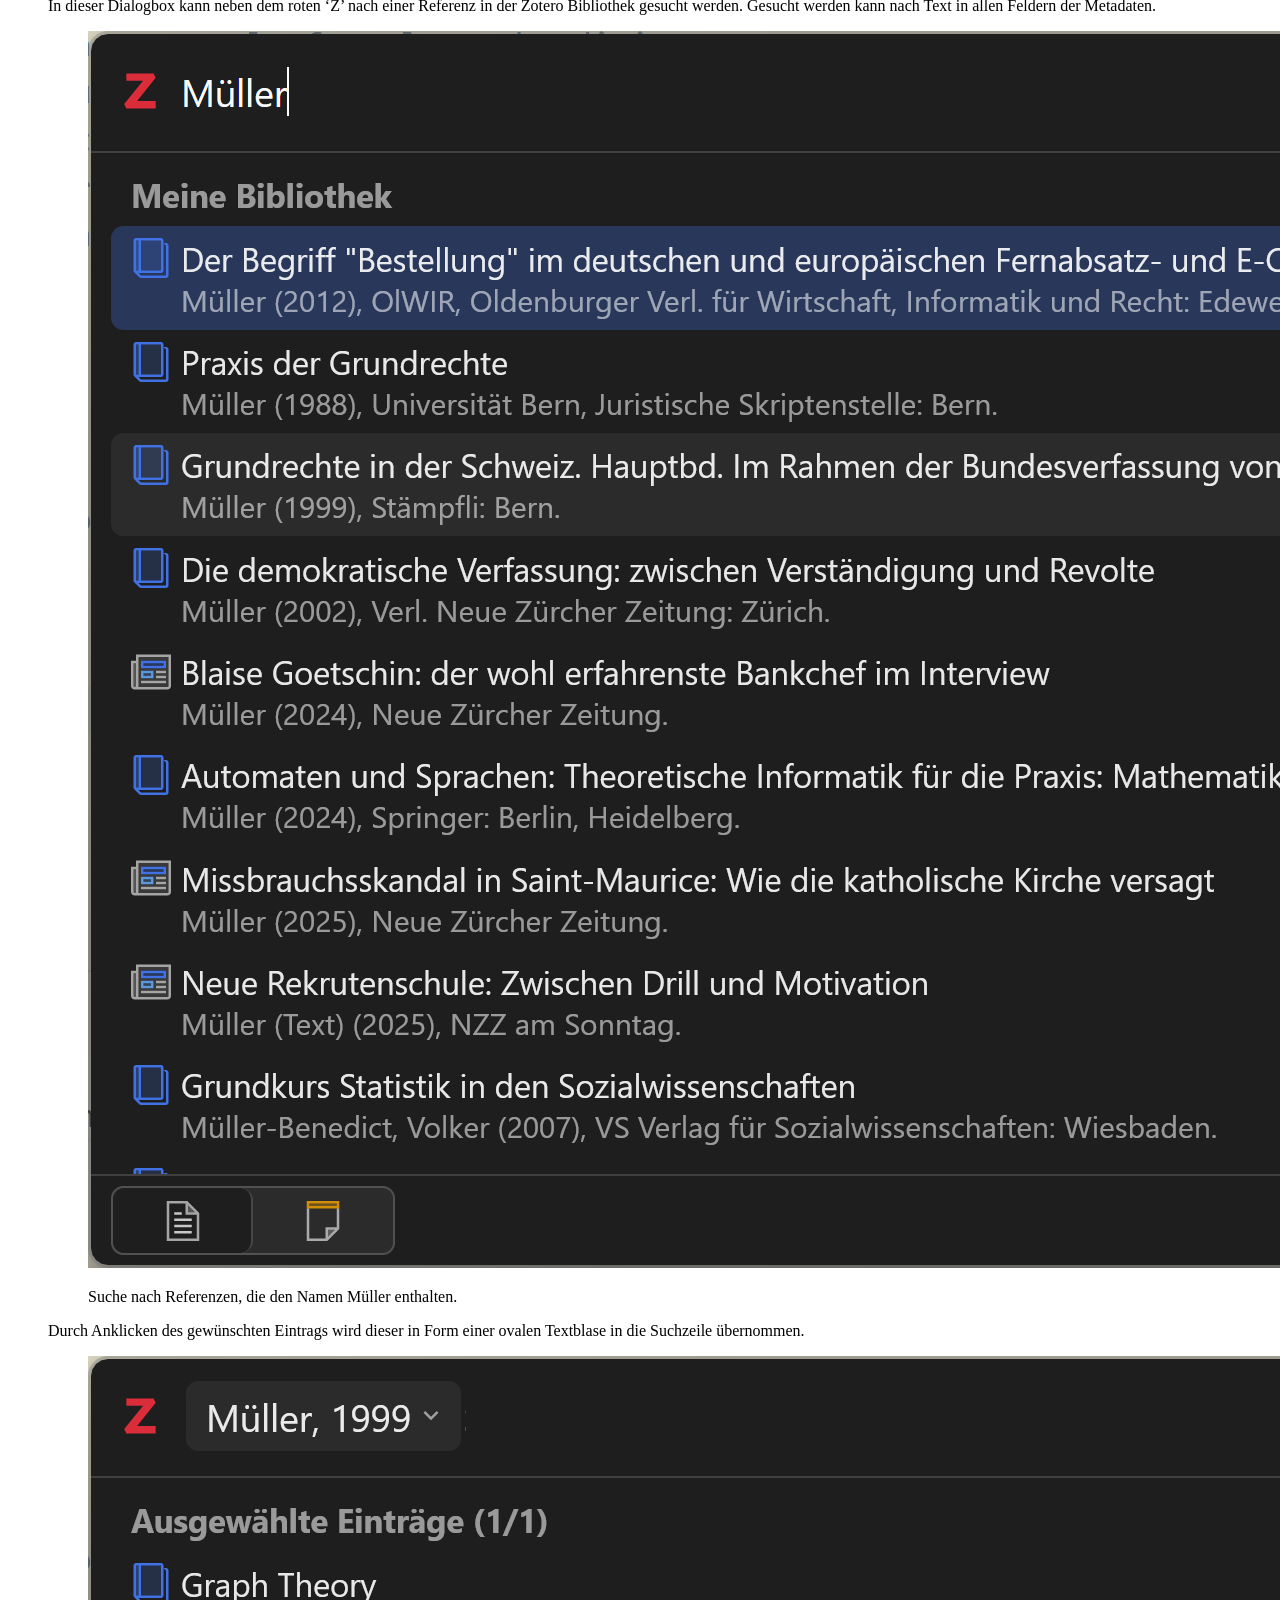
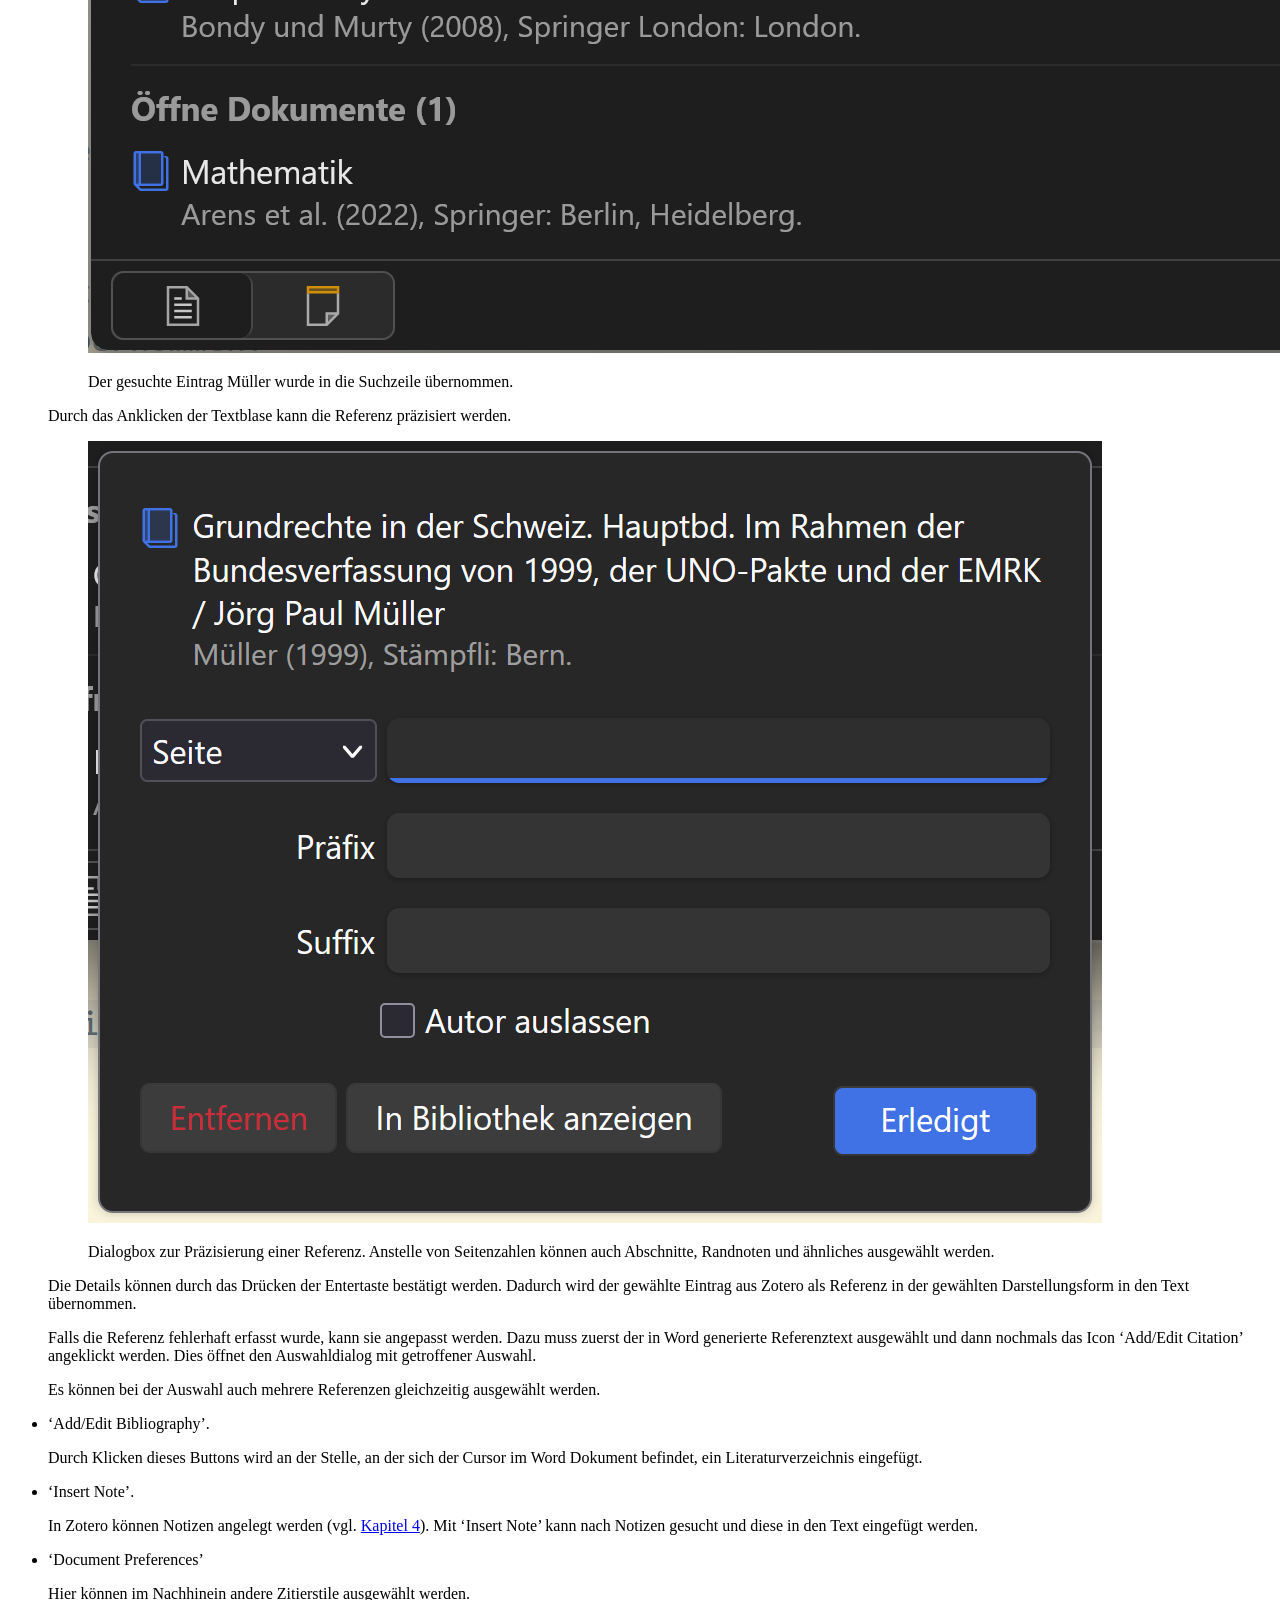
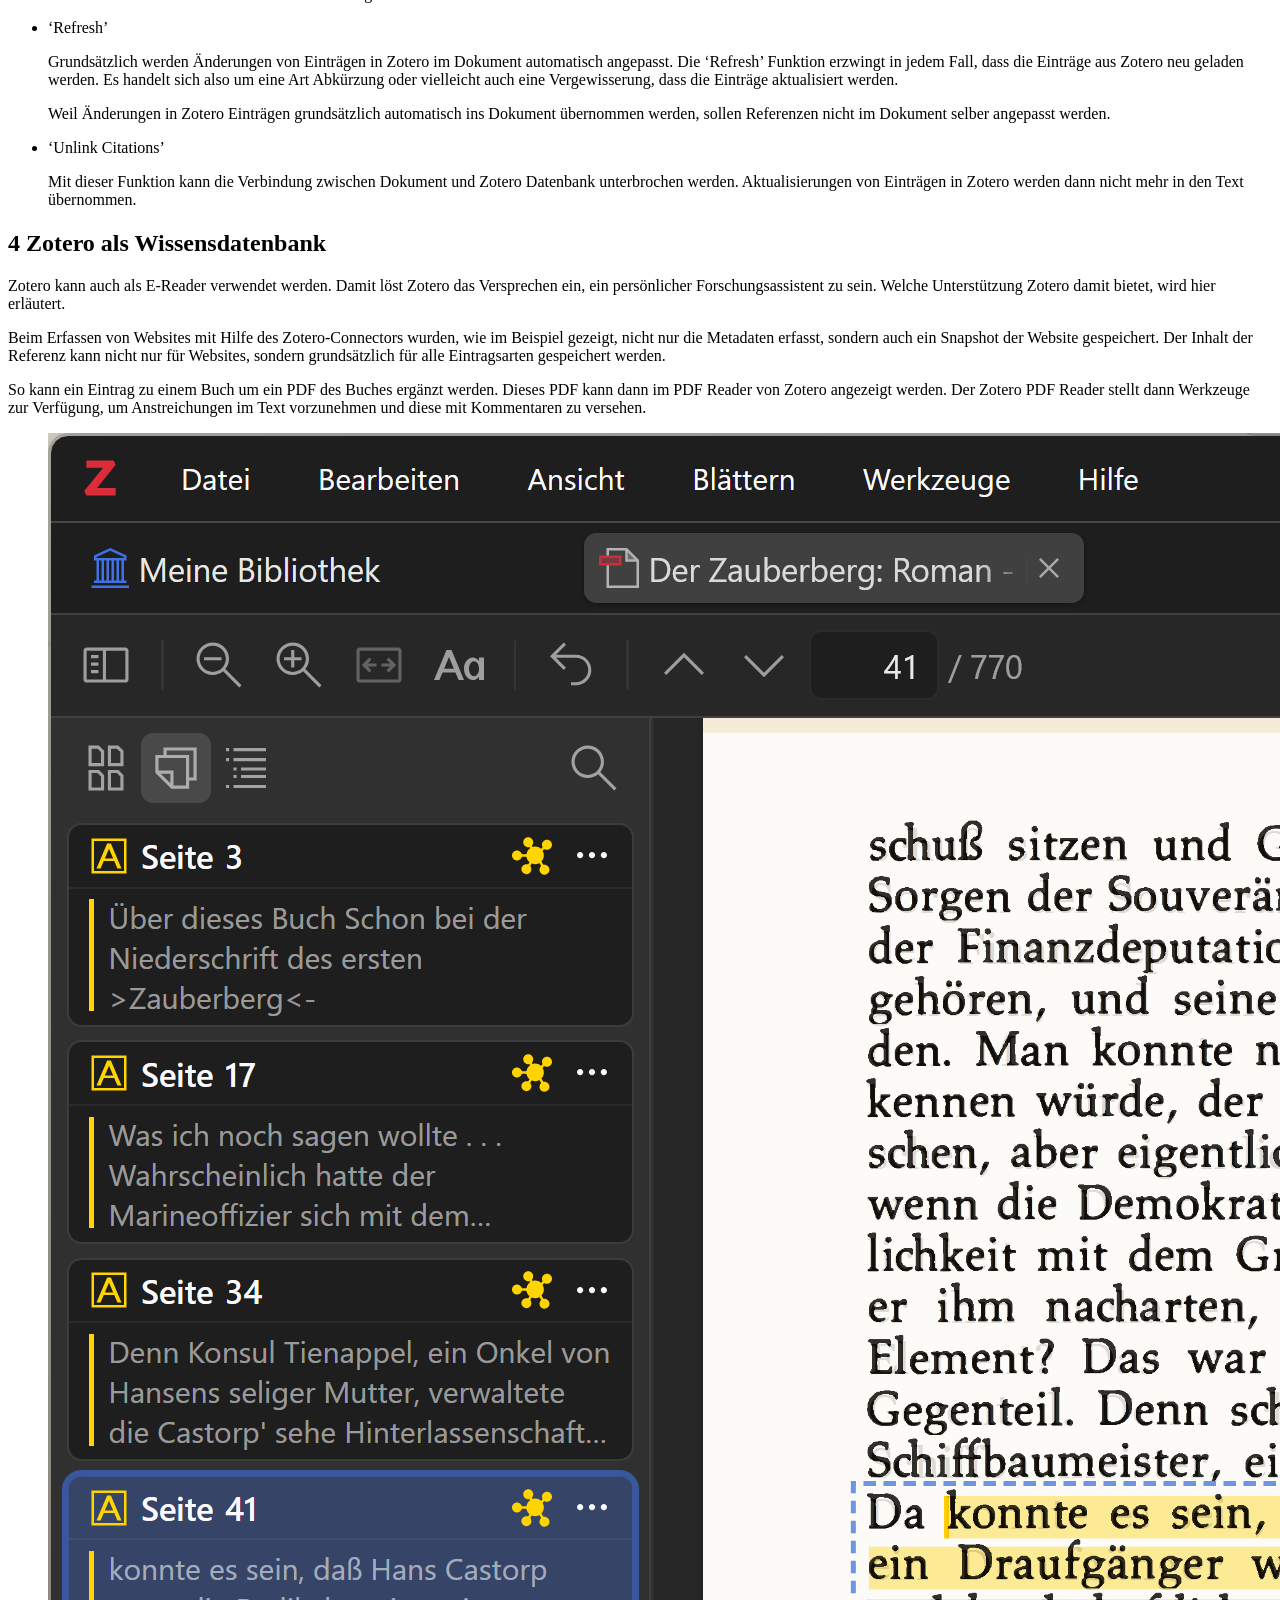
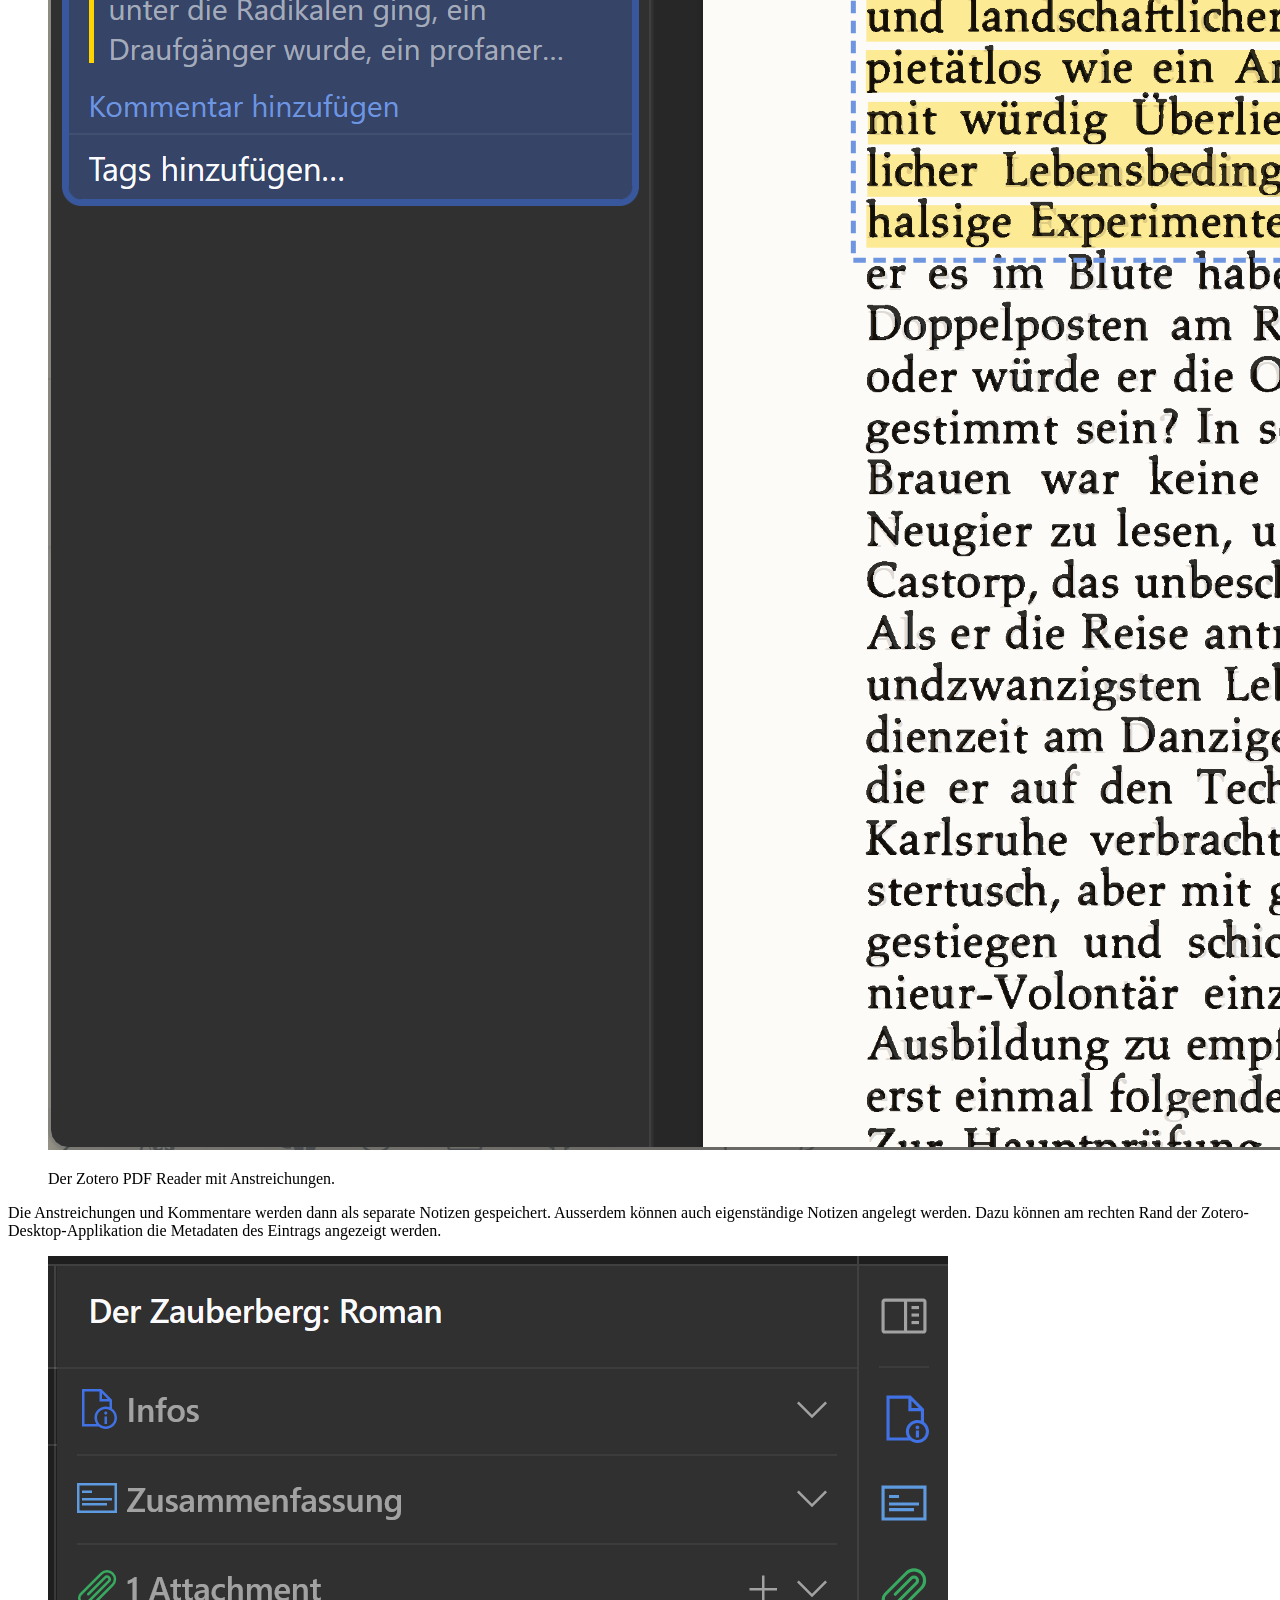
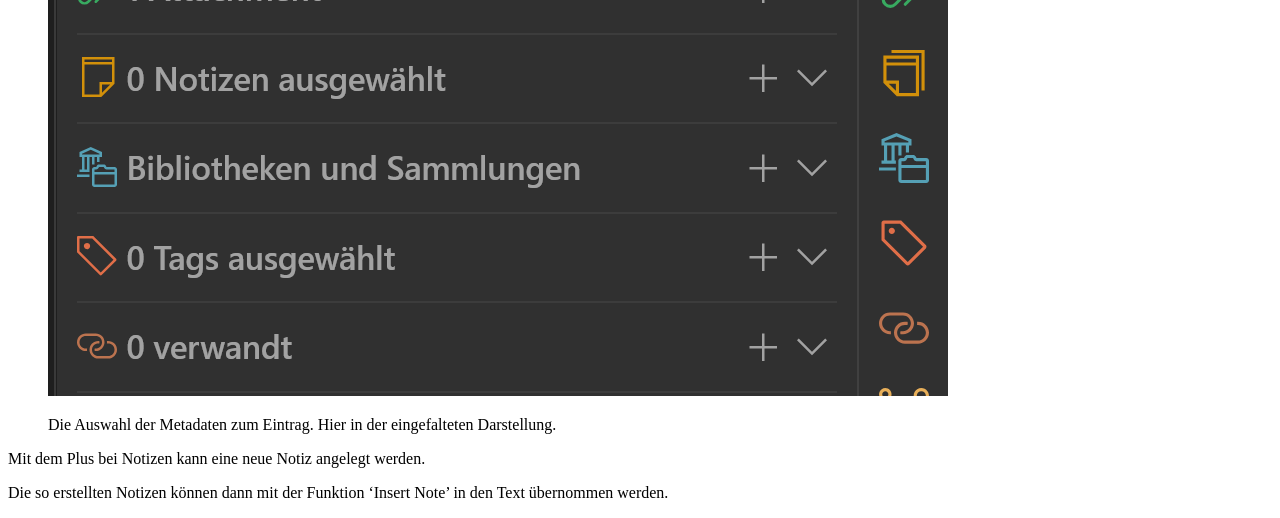
==== commit 57e5a897: "Built site for gh-pages" ====
--- a/index.html
+++ b/index.html
@@ -125,8 +125,8 @@
 </header>
 
 
-<p>Zotero bewirbt sich selber als persönlicher Forschungsassistent. Im gymnasialen Umfeld ist Zotero in erster Linie ein Hilfsmittel Zitate in Texten korrekt zu formatieren. Darüber hinaus kann Zotero auch als E-Reader mit Zusatzfunktionen zur Verwaltung von Notizen verwendet werden.</p>
-<p>Diese Anleitung zeigt Schritt für Schritt wie</p>
+<p>Zotero bewirbt sich selber als persönlicher Forschungsassistent. Im gymnasialen Umfeld ist Zotero in erster Linie ein Hilfsmittel, Zitate in Texten korrekt zu formatieren. Darüber hinaus kann Zotero auch als E-Reader mit Zusatzfunktionen zur Verwaltung von Notizen verwendet werden.</p>
+<p>Diese Anleitung zeigt für Zotero 8 Schritt für Schritt, wie</p>
 <ul>
 <li>Zotero installiert wird;</li>
 <li>Einträge in die Zotero Bibliothek gemacht werden können;</li>
@@ -135,22 +135,22 @@
 </ul>
 <section id="zotero-installieren-und-einrichten" class="level2" data-number="1">
 <h2 data-number="1" class="anchored" data-anchor-id="zotero-installieren-und-einrichten"><span class="header-section-number">1</span> Zotero installieren und einrichten</h2>
-<p>Um die Funktionen von Zotero im vollen Umfang zu nutzen, ist es sinnvoll ein Zotero Account zu erstellen. Der Account kann auf der Website von <a href="https://www.zotero.org/user/register">Zotero</a> erstellt werden. Wenn der Account nicht ausschliesslich privat genutzt werden soll, ist es sinnvoll die Schul- bzw.&nbsp;Geschäftsemail zu verwenden. Im Nutzerprofil können auch mehrere Adressen hinterlegt werden. Das ermöglicht es, die eigene Datenbank zu behalten, wenn man eine Institution verlässt.</p>
-<p>Nachdem optional ein persönlicher Account erstellt worden ist, kann der <a href="https://www.zotero.org/download/">Zotero Desktop Client</a> heruntergeladen und installiert werden. Auf der gleichen Seite findet sich auch die Möglichkeit den Zotero Connector als Browser Plugin herunterzuladen. Dieses Plugin ist für die Arbeit mit Zotero nicht zwingend erforderlich, vereinfacht aber die Erfassung von Quellen ungemein.</p>
-<p>Wenn Zotero installiert ist, kann es über den Menüpunkt Bearbeiten &gt; Einstellungen, Registerkarte Sync mit dem eigenen Zotero Account verbunden werden.</p>
+<p>Um die Funktionen von Zotero im vollen Umfang zu nutzen, ist es sinnvoll, einen Zotero-Account zu erstellen. Der Account kann auf der Website von <a href="https://www.zotero.org/user/register">Zotero</a> erstellt werden. Wenn der Account nicht ausschliesslich privat genutzt werden soll, ist es sinnvoll, die Schul- bzw.&nbsp;Geschäftsemail zu verwenden. Im Nutzerprofil können auch mehrere Adressen hinterlegt werden. Das ermöglicht es, die eigene Datenbank zu behalten, wenn man eine Institution verlässt.</p>
+<p>Nachdem optional ein persönlicher Account erstellt worden ist, kann der <a href="https://www.zotero.org/download/">Zotero Desktop Client</a> heruntergeladen und installiert werden. Auf der gleichen Seite findet sich auch die Möglichkeit, den Zotero-Connector als Browser Plugin herunterzuladen. Dieses Plugin ist für die Arbeit mit Zotero nicht zwingend erforderlich, vereinfacht aber die Erfassung von Quellen ungemein.</p>
+<p>Wenn Zotero installiert ist, kann auf Windows Rechnern über den Menüpunkt ‘Bearbeiten &gt; Einstellungen’, Registerkarte Sync die Synchronisation mit dem eigenen Zotero-Account eingerichtet werden. Auf Mac Rechnern finden sich die Einstellungen unter dem Menü ‘Zotero &gt; Einstellungen’.</p>
 </section>
 <section id="einträge-in-zotero-erstellen-und-organisieren" class="level2" data-number="2">
 <h2 data-number="2" class="anchored" data-anchor-id="einträge-in-zotero-erstellen-und-organisieren"><span class="header-section-number">2</span> Einträge in Zotero erstellen und organisieren</h2>
 <p>Es gibt verschiedene Methoden, wie Einträge in die Zotero Bibliothek aufgenommen werden können. Hier werden die gängigen Methoden Schritt für Schritt mit Beispielen erklärt.</p>
 <ul>
-<li><p>Eintrag mit dem Zotero Connector erfassen.</p>
-<p>Damit Einträge mit dem Zotero Connector erfasst werden können, muss neben dem Browser auch die Zotero Desktop Applikation geöffnet sein. Gearbeitet wird bei geöffneter Zotero Desktop Applikation im Browser.</p>
-<p>Nach der Installation des Zotero Connectors für den verwendeten Browser muss dieser via Plugin Manager (in den meisten Browser ein Icon, das wie ein Puzzle Teil aussieht) an die Menüzeile angepinnt werden. Durch das Anpinnen erscheint in der Menüzeile ein neues Symbol in Form eines grauen Buchstaben ‘Z’.</p>
-<p>Für das Beispiel soll der <a href="https://de.wikipedia.org/wiki/Zotero">Wikipedia Artikel zu Zotero</a> erfasst werden. Dazu muss die <a href="https://de.wikipedia.org/wiki/Zotero">Website</a> geöffnet werden. Wenn die Website offen ist, kann das graue ‘Z’ Symbol angeklickt werden. Beim erstmaligen Anklicken erscheint ein Hinweisfenster. Dieses kann angenommen werden. Anschliessend öffnet sich oben rechts im Browser ein Pop-Up Fenster, das einem Mitteilt, dass die Website nach Zotero gespeichert wird und dass ein Snapshot der Website angelegt wird. Ausserdem hat das Symbol für den Zotero Connector eine neue Darstellung erhalten. Neu sieht es wie ein aufgeschlagenes Buch aus. So zeigt der Zotero Connector an, als welche Kategorie der Eintrag angelegt wird. Im Fall der Wikipedia ist das ein Enzyklopädieartikel. Der Zotero Connector erkennt mehr oder weniger zuverlässig, um was für einen Eintrag es sich handelt. Der Eintrag muss aber in jedem Fall kontrolliert und gegebenenfalls ergänzt und korrigiert werden.</p>
-<p>Ebenfalls über den Zotero Connector können bibliographische Angaben aus Bibliothekskatalogen übernommen werden. Als Beispiel dient hier ein Eintrag im swisscovery Katalog zu <a href="https://swisscovery.slsp.ch/discovery/fulldisplay?docid=alma991171274013205501&amp;context=L&amp;vid=41SLSP_NETWORK:VU1_UNION&amp;lang=de&amp;search_scope=DN_and_CI&amp;adaptor=Local%20Search%20Engine&amp;isFrbr=true&amp;tab=41SLSP_NETWORK&amp;query=any,contains,le%20rouge%20et%20le%20noir&amp;sortby=date_d&amp;facet=frbrgroupid,include,9034117119244122733&amp;offset=0">Le rouge et le noir</a>. Wenn dieser Eintrag aufgerufen wird, nimmt der Zotero Connector die Form eines Buches an. Dieser Eintrag wird als Buch angelegt, allerdings ohne Snapshot. Der Zotero Connector erkennt korrekt, dass die Website von swisscovery ausschliesslich die Metadaten zum Buch zur Verfügung stellt.</p>
+<li><p>Eintrag mit dem Zotero-Connector erfassen.</p>
+<p>Damit Einträge mit dem Zotero-Connector erfasst werden können, muss neben dem Browser auch die Zotero-Desktop-Applikation geöffnet sein. Gearbeitet wird bei geöffneter Zotero-Desktop-Applikation im Browser.</p>
+<p>Nach der Installation des Zotero-Connectors für den verwendeten Browser muss dieser via Plugin Manager (in den meisten Browser ein Icon, das wie ein Puzzle Teil aussieht <img src="image.png" style="height:1em">) an die Menüzeile angepinnt werden. Durch das Anpinnen erscheint in der Menüzeile ein neues Symbol in Form eines grauen Buchstabens ‘Z’.</p>
+<p>Für das Beispiel soll der <a href="https://de.wikipedia.org/wiki/Zotero">Wikipedia Artikel zu Zotero</a> erfasst werden. Dazu muss die <a href="https://de.wikipedia.org/wiki/Zotero">Website</a> geöffnet werden. Wenn die Website offen ist, kann das graue ‘Z’ Symbol angeklickt werden. Beim erstmaligen Anklicken erscheint ein Hinweisfenster. Dieses kann angenommen werden. Anschliessend öffnet sich oben rechts im Browser ein Pop-Up Fenster, das einem mitteilt, dass die Website nach Zotero gespeichert wird und dass ein Snapshot der Website angelegt wird. Ausserdem hat das Symbol für den Zotero Connector eine neue Darstellung erhalten. Neu sieht es wie ein aufgeschlagenes Buch aus. So zeigt der Zotero-Connector an, als welche Kategorie der Eintrag angelegt wird. Im Fall Wikipedia ist das ein Enzyklopädieartikel. Der Zotero-Connector erkennt mehr oder weniger zuverlässig, um was für eine Kategorie von Eintrag es sich handelt. Der Eintrag muss aber in jedem Fall kontrolliert und gegebenenfalls ergänzt und korrigiert werden.</p>
+<p>Ebenfalls über den Zotero-Connector können bibliographische Angaben aus Bibliothekskatalogen übernommen werden. Als Beispiel dient hier ein Eintrag im swisscovery Katalog zu <a href="https://swisscovery.slsp.ch/discovery/fulldisplay?docid=alma991171274013205501&amp;context=L&amp;vid=41SLSP_NETWORK:VU1_UNION&amp;lang=de&amp;search_scope=DN_and_CI&amp;adaptor=Local%20Search%20Engine&amp;isFrbr=true&amp;tab=41SLSP_NETWORK&amp;query=any,contains,le%20rouge%20et%20le%20noir&amp;sortby=date_d&amp;facet=frbrgroupid,include,9034117119244122733&amp;offset=0">Le rouge et le noir</a>. Wenn dieser Eintrag aufgerufen wird, nimmt der Zotero-Connector die Form eines Buches an. Dieser Eintrag wird als Buch angelegt, allerdings ohne Snapshot. Der Zotero-Connector erkennt korrekt, dass die Website von swisscovery ausschliesslich die Metadaten zum Buch zur Verfügung stellt.</p>
 <p>Andere Websites funktionieren analog zu diesen beiden Beispielen.</p></li>
 <li><p>Eintrag mittels eines Identifikators erfassen.</p>
-<p>In der Zotero Desktop Applikation können Einträge mittels der ISBN, DOI und ähnlicher Identifikatoren erfasst werden. Dazu ist das Zauberstab Icon über der Liste mit den Einträgen anzuklicken. Im sich öffnenden Fenster kann die ISBN eingegeben werden. Zotero sucht mit der ISBN online nach Einträgen mit der entsprechenden ISBN in Bibliothekskatalogen.<br>
+<p>In der Zotero-Desktop-Applikation können Einträge mittels der ISBN, DOI und ähnlicher Identifikatoren erfasst werden. Dazu ist das Zauberstab Icon über der Liste mit den Einträgen anzuklicken. Im sich öffnenden Fenster kann die ISBN eingegeben werden. Zotero sucht mit der ISBN online nach Einträgen mit der entsprechenden ISBN in Bibliothekskatalogen.<br>
 Als Beispiel dient hier die ISBN 9783110466201, Ovid, Niklas Holzberg (Hrsg.), Metamorphosen lateinisch-deutsch. Sammlung Tusculum. De Gruyter, 2017.</p>
 <p>Auch die via ISBN erfassten Einträge müssen unbedingt auf Vollständigkeit und Korrektheit kontrolliert werden.</p></li>
 <li><p>Manueller Eintrag.</p>
@@ -158,16 +158,16 @@
 </ul>
 <p>Eine ausführliche Anleitung, wie Einträge in Zotero erfasst werden, wird auf der <a href="https://www.zotero.org/support/adding_items_to_zotero">Website von Zotero</a> zur Verfügung gestellt.</p>
 <p>Zotero stellt zwei Möglichkeiten zur Verfügung, die Bibliothek zu organisieren. Die Einträge können in Sammlungen organisiert werden oder mit Tags versehen werden. Beide Möglichkeiten können parallel verwendet werden.</p>
-<p>Zotero Sammlungen werden mit einem ähnlichen Icon dargestellt wie Windows Ordner. Dies darf aber nicht über einen grundsätzlichen Unterschied hinwegtäuschen. Während Dateien in Windows Ordnern ausschliesslich in einem Ordner gespeichert sind, stellen Zotero Sammlungen keine Speicherorte dar. Das heisst, Zotero Einträge können in mehreren Sammlungen gleichzeitig zusammengefasst werden. Dies ermöglicht es Beispielsweise, ein Eintrag gleichzeitig einer Sammlung ‘Barock’ und ‘Lyrik’ zuzuweisen.</p>
+<p>Zotero Sammlungen werden mit einem ähnlichen Icon dargestellt wie Windows Ordner. Dies darf aber nicht über einen grundsätzlichen Unterschied hinwegtäuschen. Während Dateien in Windows Ordnern ausschliesslich in einem Ordner gespeichert sind, stellen Zotero Sammlungen keine Speicherorte dar. Das heisst, Zotero Einträge können in mehreren Sammlungen gleichzeitig zusammengefasst werden. Dies ermöglicht es beispielsweise, einen Eintrag gleichzeitig einer Sammlung ‘Barock’ und ‘Lyrik’ zuzuweisen.</p>
 <p>Neue Sammlungen oder Untersammlungen werden durch einen Rechtsklick auf ‘Meine Sammlung’ oder eine bereits bestehende Sammlung angelegt. Im sich öffnenden Kontextmenü kann dann der Eintrag ‘Neue Sammlung’ bzw. ‘Neue Untersammlung’ ausgewählt werden.</p>
-<p>Um einen Eintrag mit einem Tag zu versehen, muss dieser in der Bibliothek ausgewählt werden. Ganz am rechten Rand erscheint dann eine Auswahl mit mehreren farbigen Icons. Um ein Tag zu vergeben, ist das Icon, welches wie eine Gepäcketikette aussieht auszuwählen.</p>
+<p>Um einen Eintrag mit einem Tag zu versehen, muss dieser in der Bibliothek ausgewählt werden. Ganz am rechten Rand erscheint dann eine Auswahl mit mehreren farbigen Icons. Um einen Tag zu vergeben, ist das Icon, welches wie eine Gepäcketikette aussieht, auszuwählen.</p>
 <p>Eine ausführliche Beschreibung für die <a href="https://www.zotero.org/support/collections_and_tags">Organisation</a> einer Zotero Bibliothek findet sich ebenfalls auf der Website von Zotero.</p>
 </section>
 <section id="einfügen-von-referenzen-in-texten" class="level2" data-number="3">
 <h2 data-number="3" class="anchored" data-anchor-id="einfügen-von-referenzen-in-texten"><span class="header-section-number">3</span> Einfügen von Referenzen in Texten</h2>
 <p>In dieser Anleitung wird beschrieben, wie Referenzen in ein Word Dokument eingefügt werden.</p>
-<p>Mit der Installation der Zotero Desktop Applikation solle parallel das Microsoft Word Add-In installiert worden sein. Dieses stellt in Microsoft Word einen neuen Menüeintrag ‘Zotero’ zur Verfügung. Falls dieser Menüpunkt in Word fehlt, kann das Microsoft Word Add-In manuell installiert werden. Dazu sind die Zotero Einstellungen zu öffnen (Bearbeiten -&gt; Einstellungen). Im Einstellungsfenster ist der Tab ‘Zitieren’ auszuwählen. Ganz unten in diesem Tab findet sich ein Button ‘Microsoft Word Add-In installieren’. Durch anklicken dieses Buttons wird das fehlende Add-In installiert. Allenfalls muss Word neu gestartet werden.</p>
-<p>Das Zotero Word Add-In stellt in Word die folgenden Funktionen zur Verfüugng:</p>
+<p>Mit der Installation der Zotero-Desktop-Applikation sollte parallel das Microsoft Word Add-In installiert worden sein. Dieses stellt in Microsoft Word einen neuen Menüeintrag ‘Zotero’ zur Verfügung. Falls dieser Menüpunkt in Word fehlt, kann das Microsoft Word Add-In manuell installiert werden. Dazu sind die Zotero Einstellungen zu öffnen (Bearbeiten -&gt; Einstellungen). Im Einstellungsfenster ist der Tab ‘Zitieren’ auszuwählen. Ganz unten in diesem Tab findet sich ein Button ‘Microsoft Word Add-In installieren’. Durch Anklicken dieses Buttons wird das fehlende Add-In installiert. Allenfalls muss Word neu gestartet werden.</p>
+<p>Das Zotero Word Add-In stellt in Word die folgenden Funktionen zur Verfügung:</p>
 <div class="quarto-figure quarto-figure-center">
 <figure class="figure">
 <p><img src="word_add-in.png" class="img-fluid figure-img"></p>
@@ -184,7 +184,7 @@
 <figcaption>Dialog zur Wahl des Zitierstils</figcaption>
 </figure>
 </div>
-<p>Hier im Beispiel wird der Stil ‘Chicago Manual of Style 18th edition (shortend notes and bibliography)’ ausgewählt. Die Wahl des Stils ist an dieser Stelle allerdings nicht entscheidend, der Stil kann auch zu einem späteren Zeitpunkt noch geändert werden. Durch die Bestätigung des gewählten Zitierstils gelangt man zur Auswahl der zu zitierenden Referenz.</p>
+<p>Hier im Beispiel wird der Stil ‘Chicago Manual of Style 18th edition (shortened notes and bibliography)’ ausgewählt. Die Wahl des Stils ist an dieser Stelle allerdings nicht entscheidend, der Stil kann auch zu einem späteren Zeitpunkt noch geändert werden. Durch die Bestätigung des gewählten Zitierstils gelangt man zur Auswahl der zu zitierenden Referenz.</p>
 <div class="quarto-figure quarto-figure-center">
 <figure class="figure">
 <p><img src="auswahldialog.png" class="img-fluid figure-img"></p>
@@ -198,7 +198,7 @@
 <figcaption>Suche nach Referenzen, die den Namen Müller enthalten.</figcaption>
 </figure>
 </div>
-<p>Durch Anklicken des gewünschten Eintrags wird dieser in form einer ovalen Textblase in die Suchzeile übernommen.</p>
+<p>Durch Anklicken des gewünschten Eintrags wird dieser in Form einer ovalen Textblase in die Suchzeile übernommen.</p>
 <div class="quarto-figure quarto-figure-center">
 <figure class="figure">
 <p><img src="mueller_ausgewaehlt.png" class="img-fluid figure-img"></p>
@@ -231,7 +231,7 @@
 <section id="sec-notizen" class="level2" data-number="4">
 <h2 data-number="4" class="anchored" data-anchor-id="sec-notizen"><span class="header-section-number">4</span> Zotero als Wissensdatenbank</h2>
 <p>Zotero kann auch als E-Reader verwendet werden. Damit löst Zotero das Versprechen ein, ein persönlicher Forschungsassistent zu sein. Welche Unterstützung Zotero damit bietet, wird hier erläutert.</p>
-<p>Beim erfassen von Websites mit Hilfe des Zotero Connectors wurden, wie im Beispiel gezeigt, nicht nur die Metadaten erfasst, sondern auch ein Snap Shot der Website gespeichert. Der Inhalt der Referenz kann nicht nur für Websites, sondern grundsätzlich für alle Eintragsarten gespeichert werden.</p>
+<p>Beim Erfassen von Websites mit Hilfe des Zotero-Connectors wurden, wie im Beispiel gezeigt, nicht nur die Metadaten erfasst, sondern auch ein Snapshot der Website gespeichert. Der Inhalt der Referenz kann nicht nur für Websites, sondern grundsätzlich für alle Eintragsarten gespeichert werden.</p>
 <p>So kann ein Eintrag zu einem Buch um ein PDF des Buches ergänzt werden. Dieses PDF kann dann im PDF Reader von Zotero angezeigt werden. Der Zotero PDF Reader stellt dann Werkzeuge zur Verfügung, um Anstreichungen im Text vorzunehmen und diese mit Kommentaren zu versehen.</p>
 <div class="quarto-figure quarto-figure-center">
 <figure class="figure">
@@ -239,7 +239,7 @@
 <figcaption>Der Zotero PDF Reader mit Anstreichungen.</figcaption>
 </figure>
 </div>
-<p>Die Anstreichungen und Kommentare werden dann als separate Notizen gespeichert. Ausserdem können auch eigenständige Notizen angelegt werden. Dazu kann am Rechten Rand der Zotero Desktop Applikation die Metadaten des Eintrags angezeigt werden.</p>
+<p>Die Anstreichungen und Kommentare werden dann als separate Notizen gespeichert. Ausserdem können auch eigenständige Notizen angelegt werden. Dazu können am rechten Rand der Zotero-Desktop-Applikation die Metadaten des Eintrags angezeigt werden.</p>
 <div class="quarto-figure quarto-figure-center">
 <figure class="figure">
 <p><img src="metadata.png" class="img-fluid figure-img"></p>
@@ -325,7 +325,7 @@
     }
       var localhostRegex = new RegExp(/^(?:http|https):\/\/localhost\:?[0-9]*\//);
       var mailtoRegex = new RegExp(/^mailto:/);
-        var filterRegex = new RegExp('/' + window.location.host + '/');
+        var filterRegex = new RegExp("https:\/\/SkriptenMk\.github\.io\/zotero\/");
       var isInternal = (href) => {
           return filterRegex.test(href) || localhostRegex.test(href) || mailtoRegex.test(href);
       }
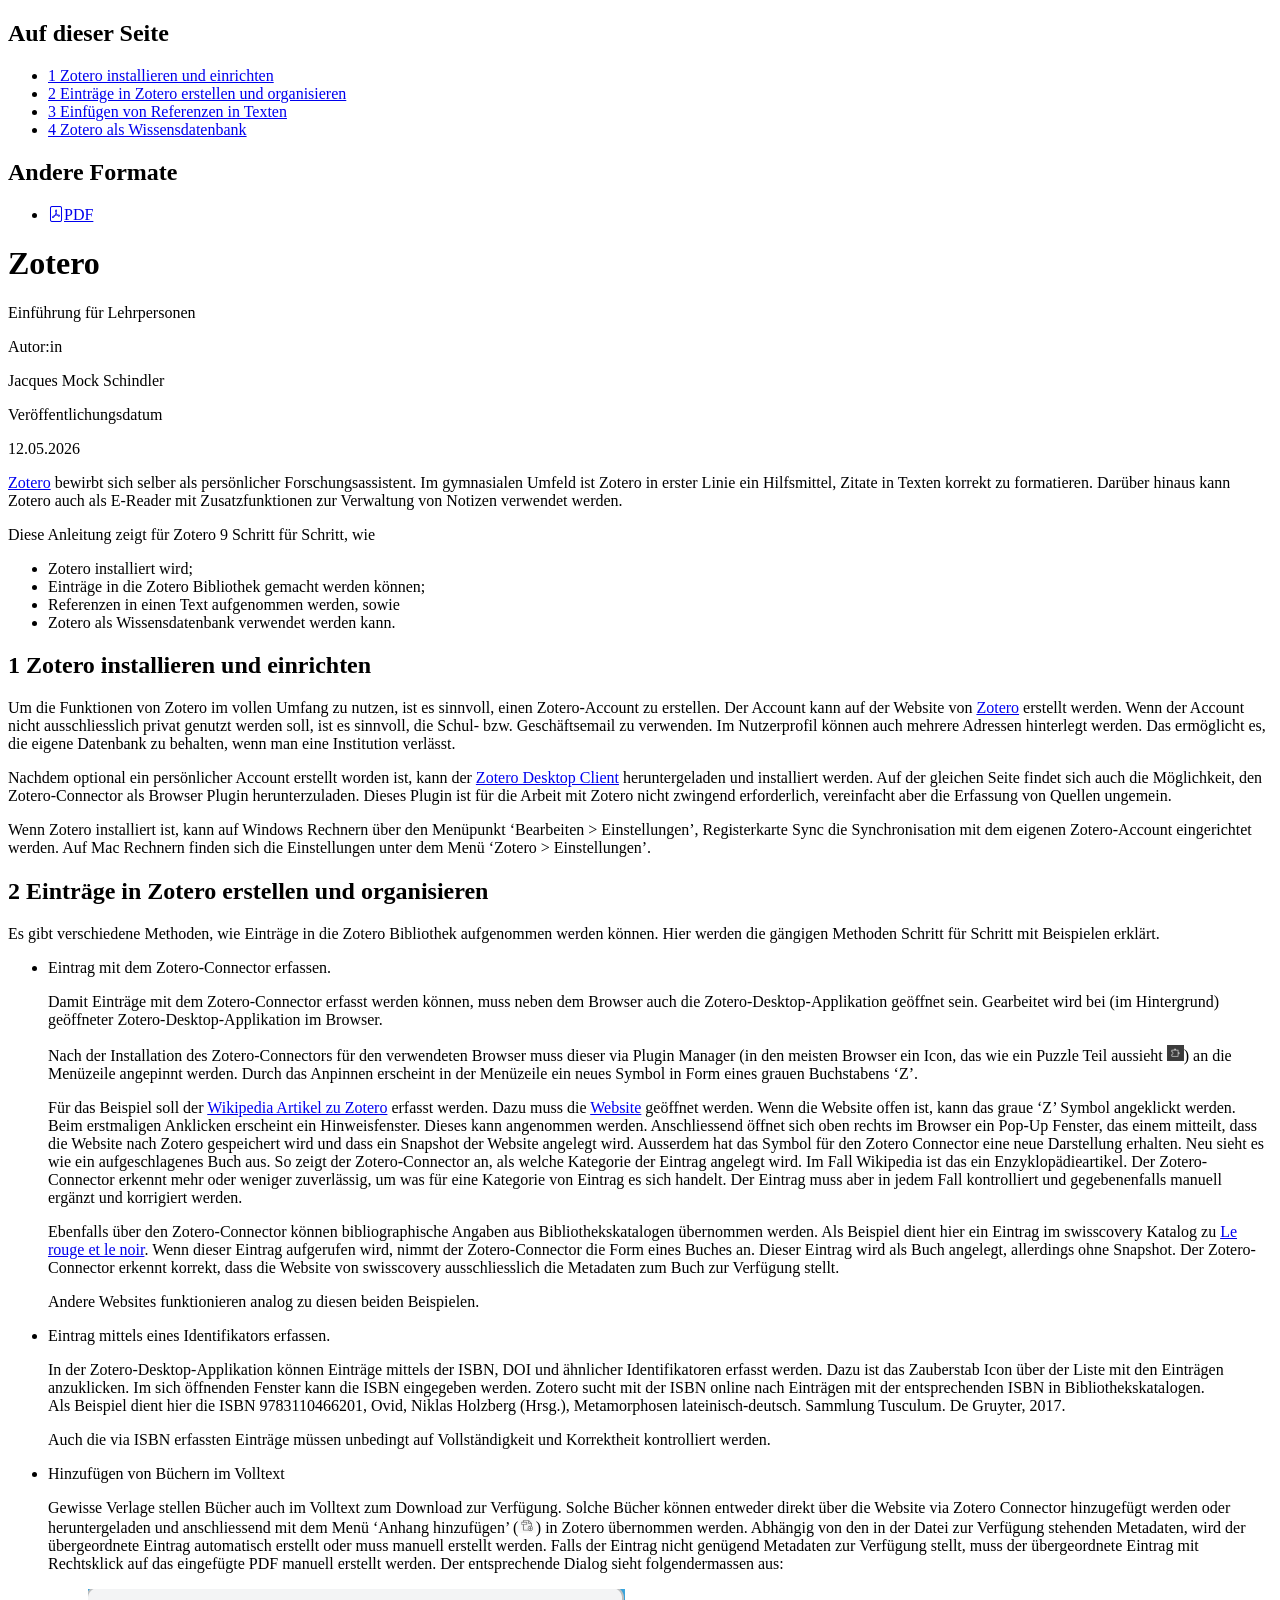
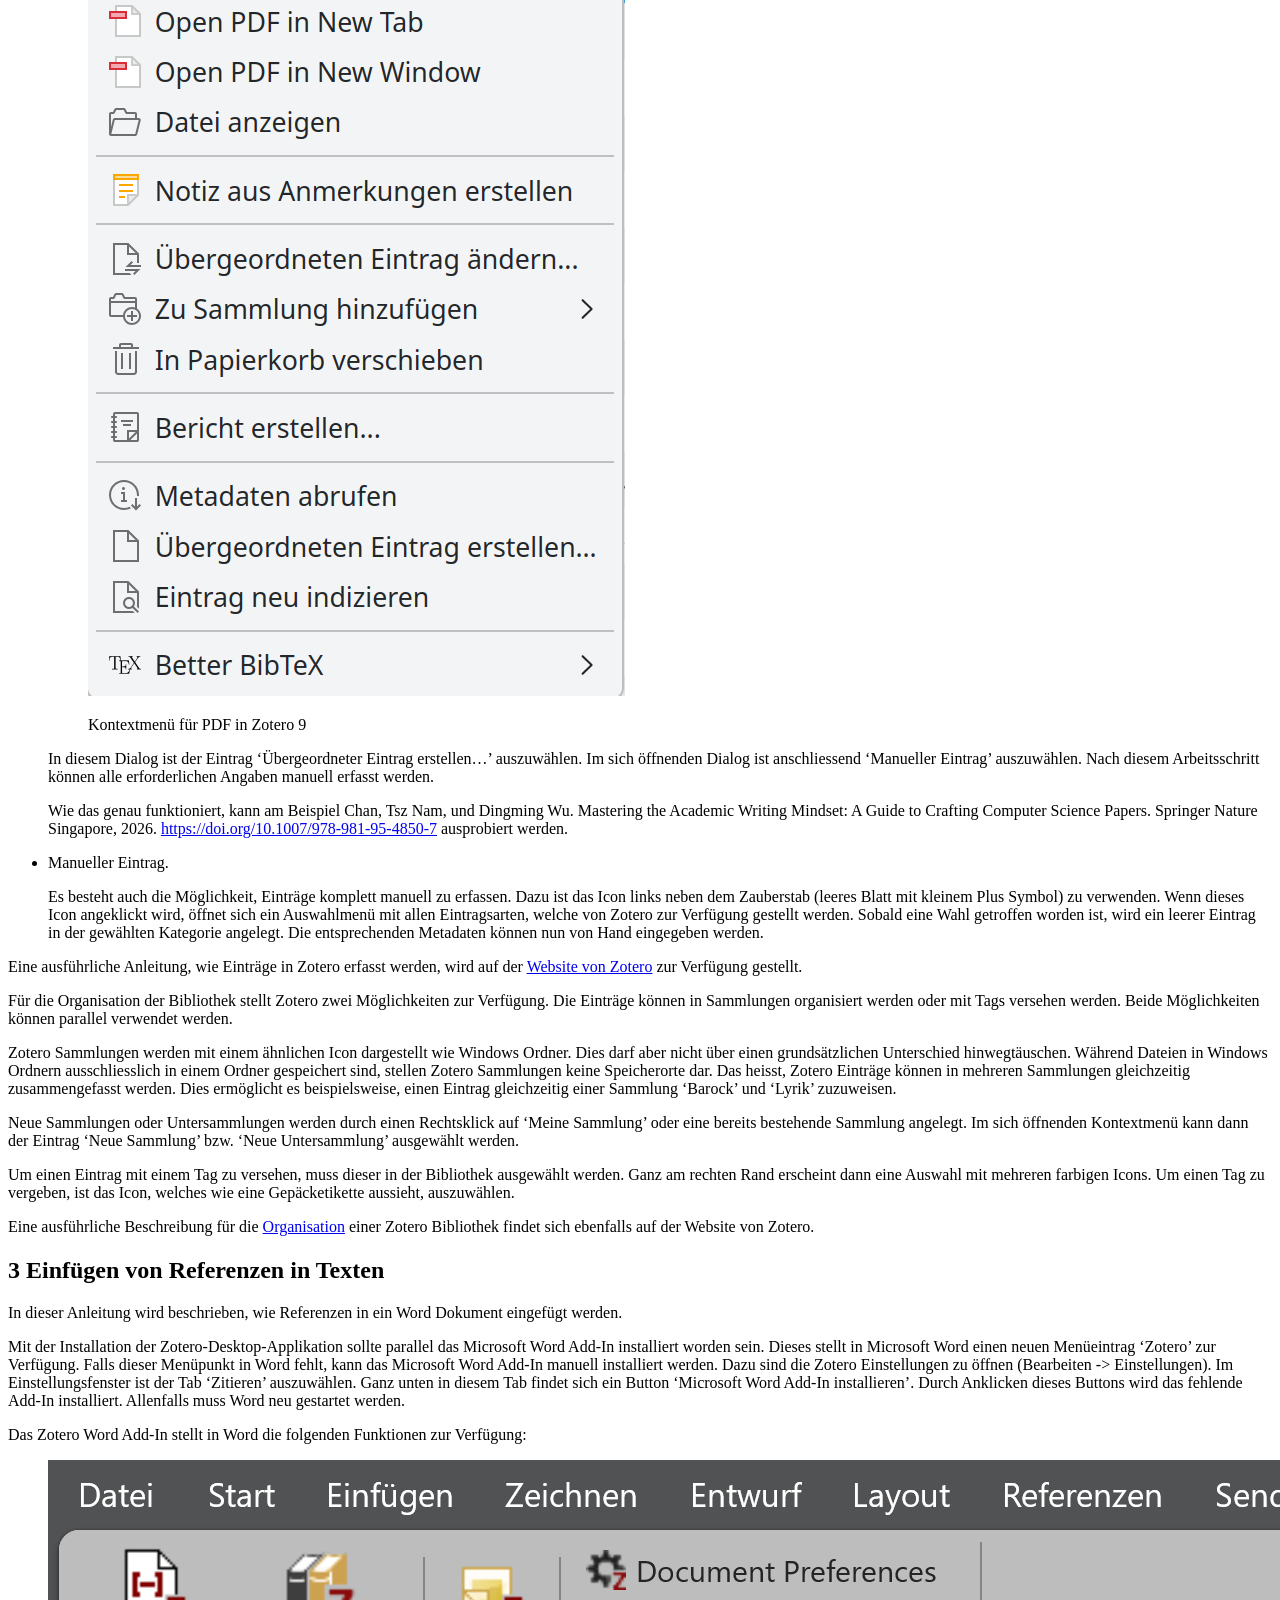
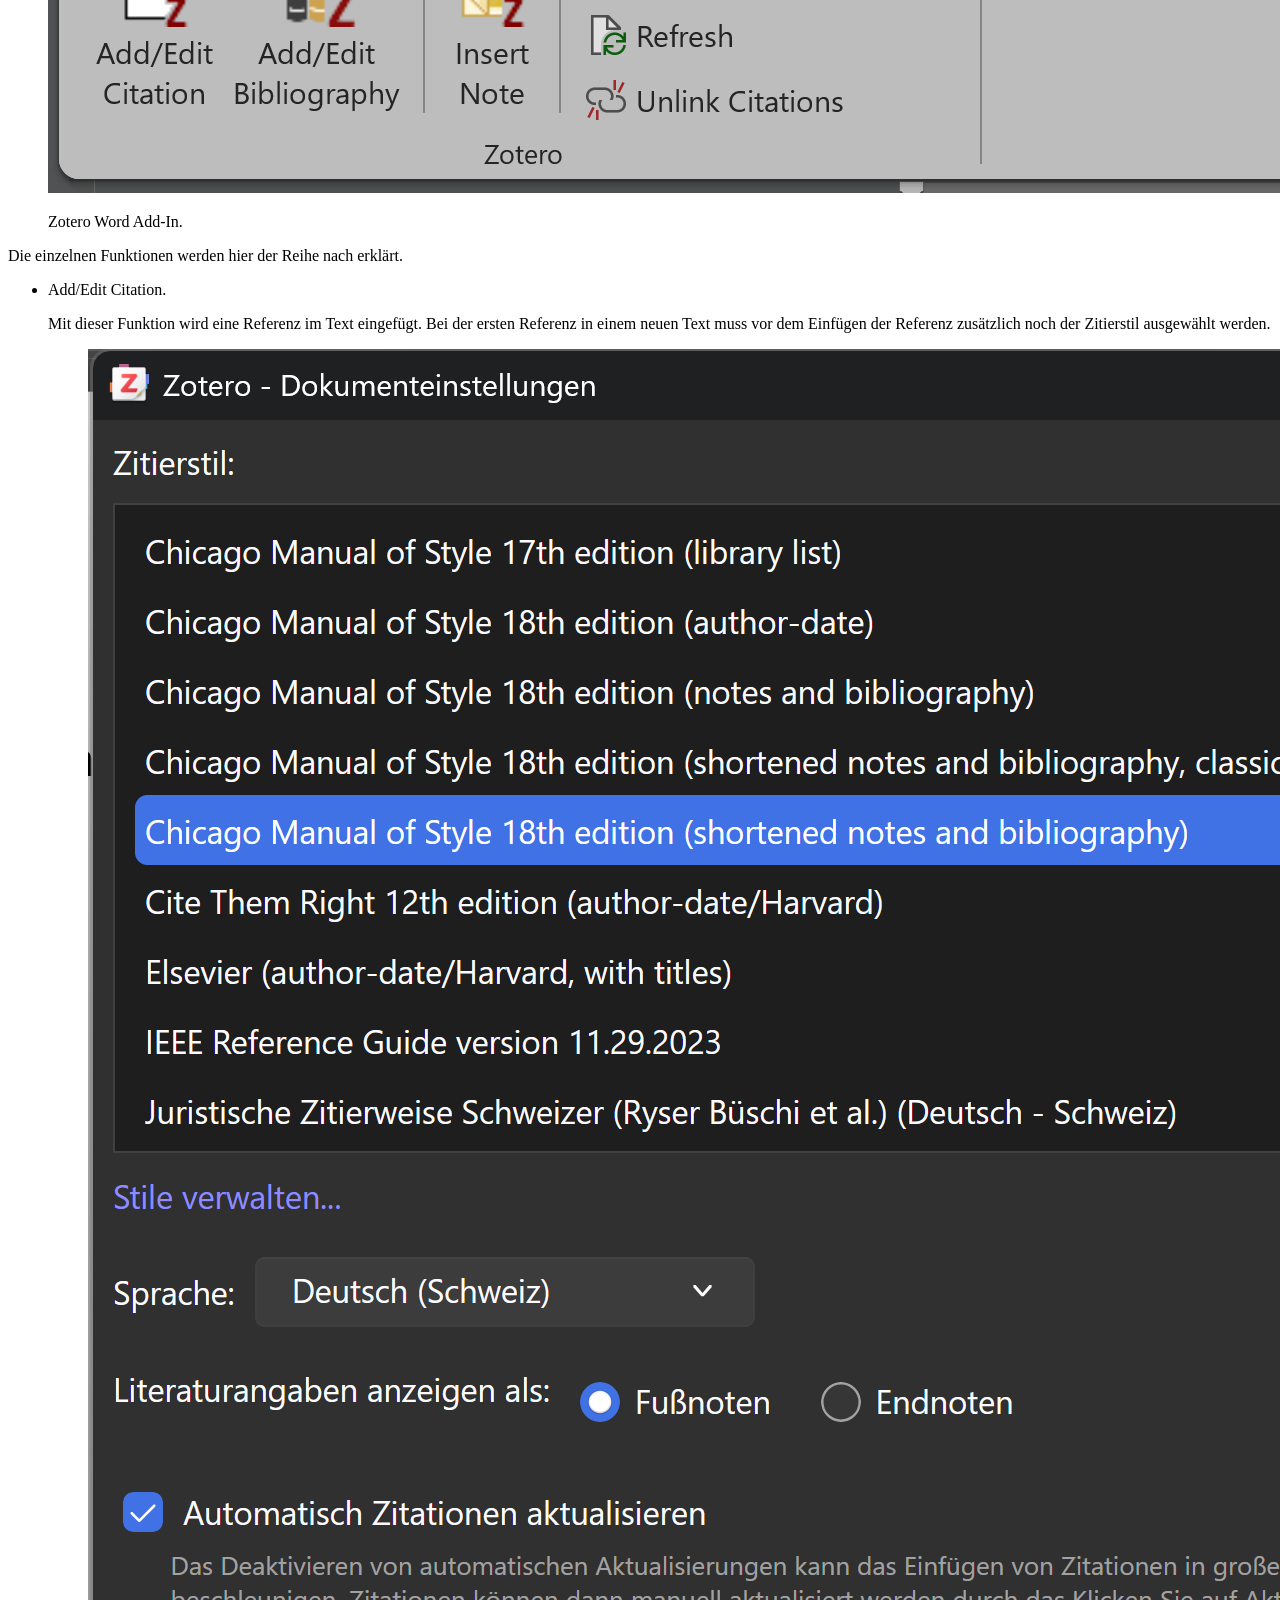
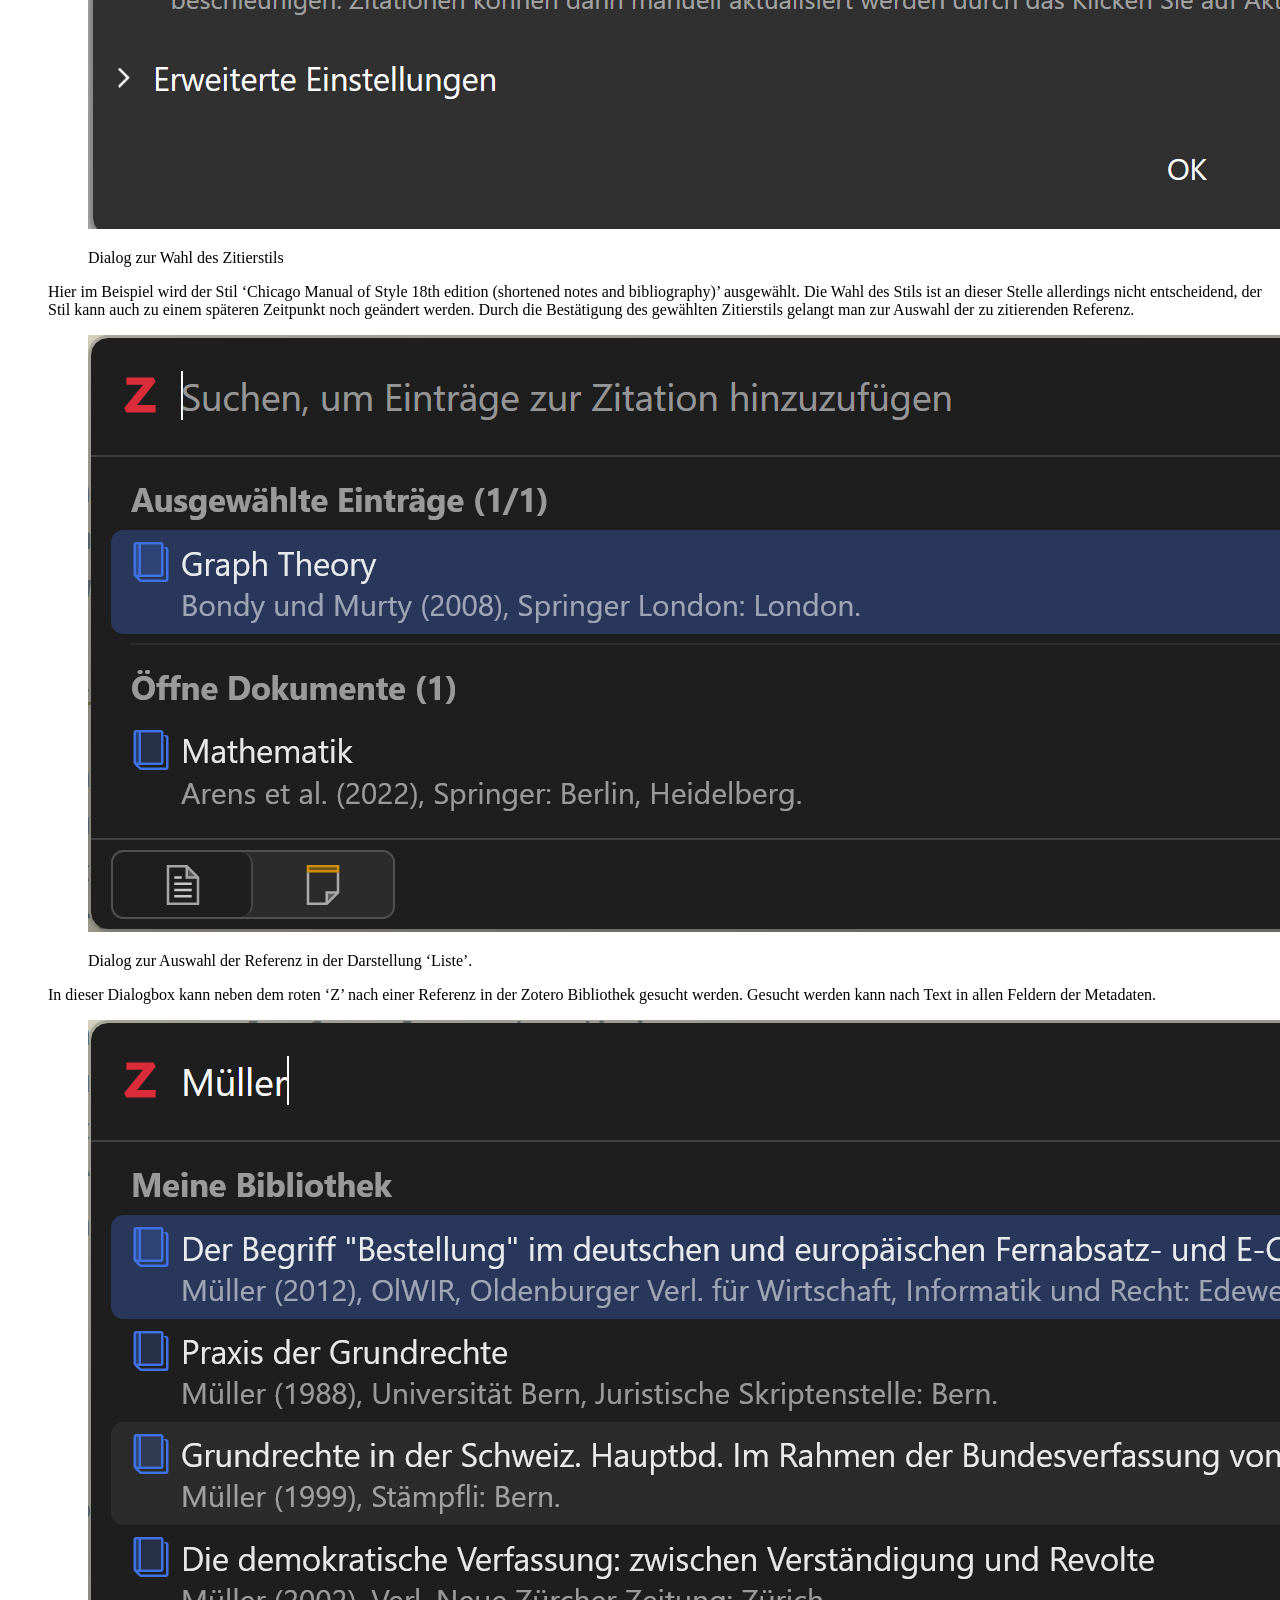
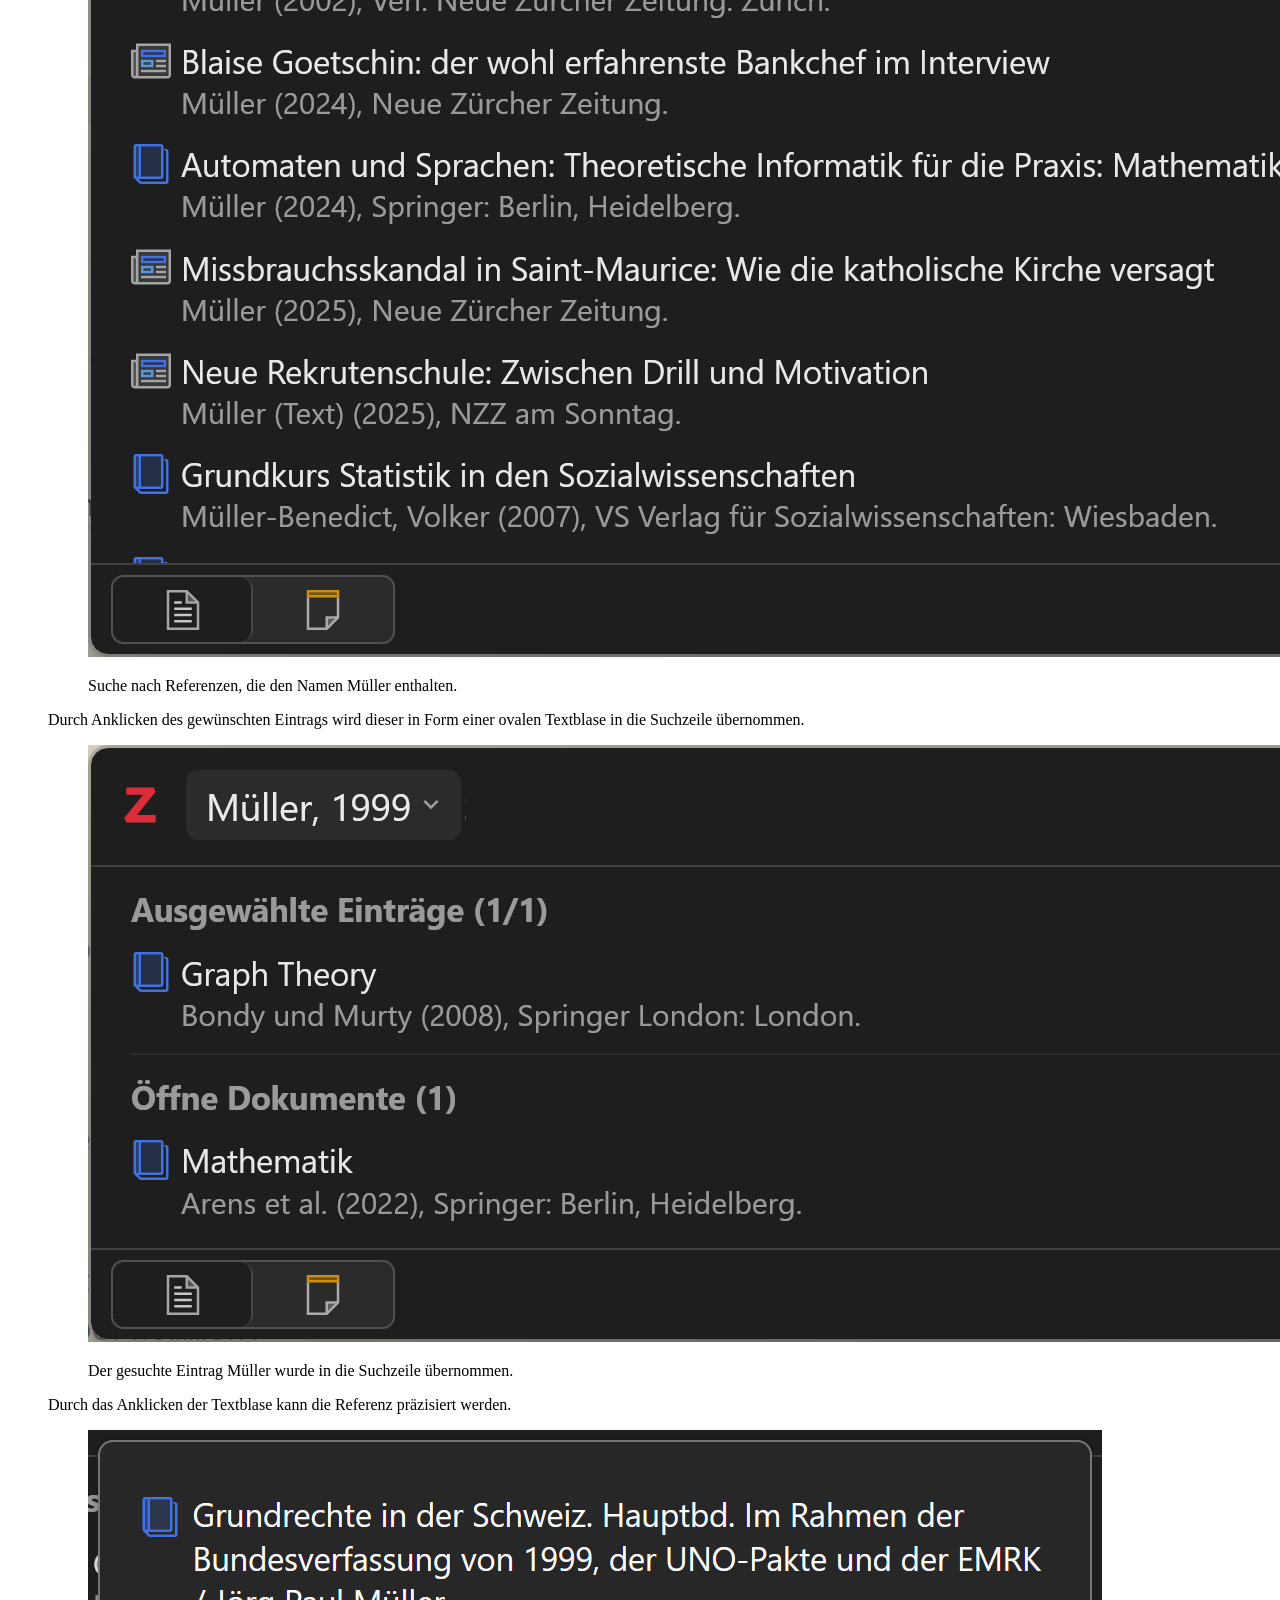
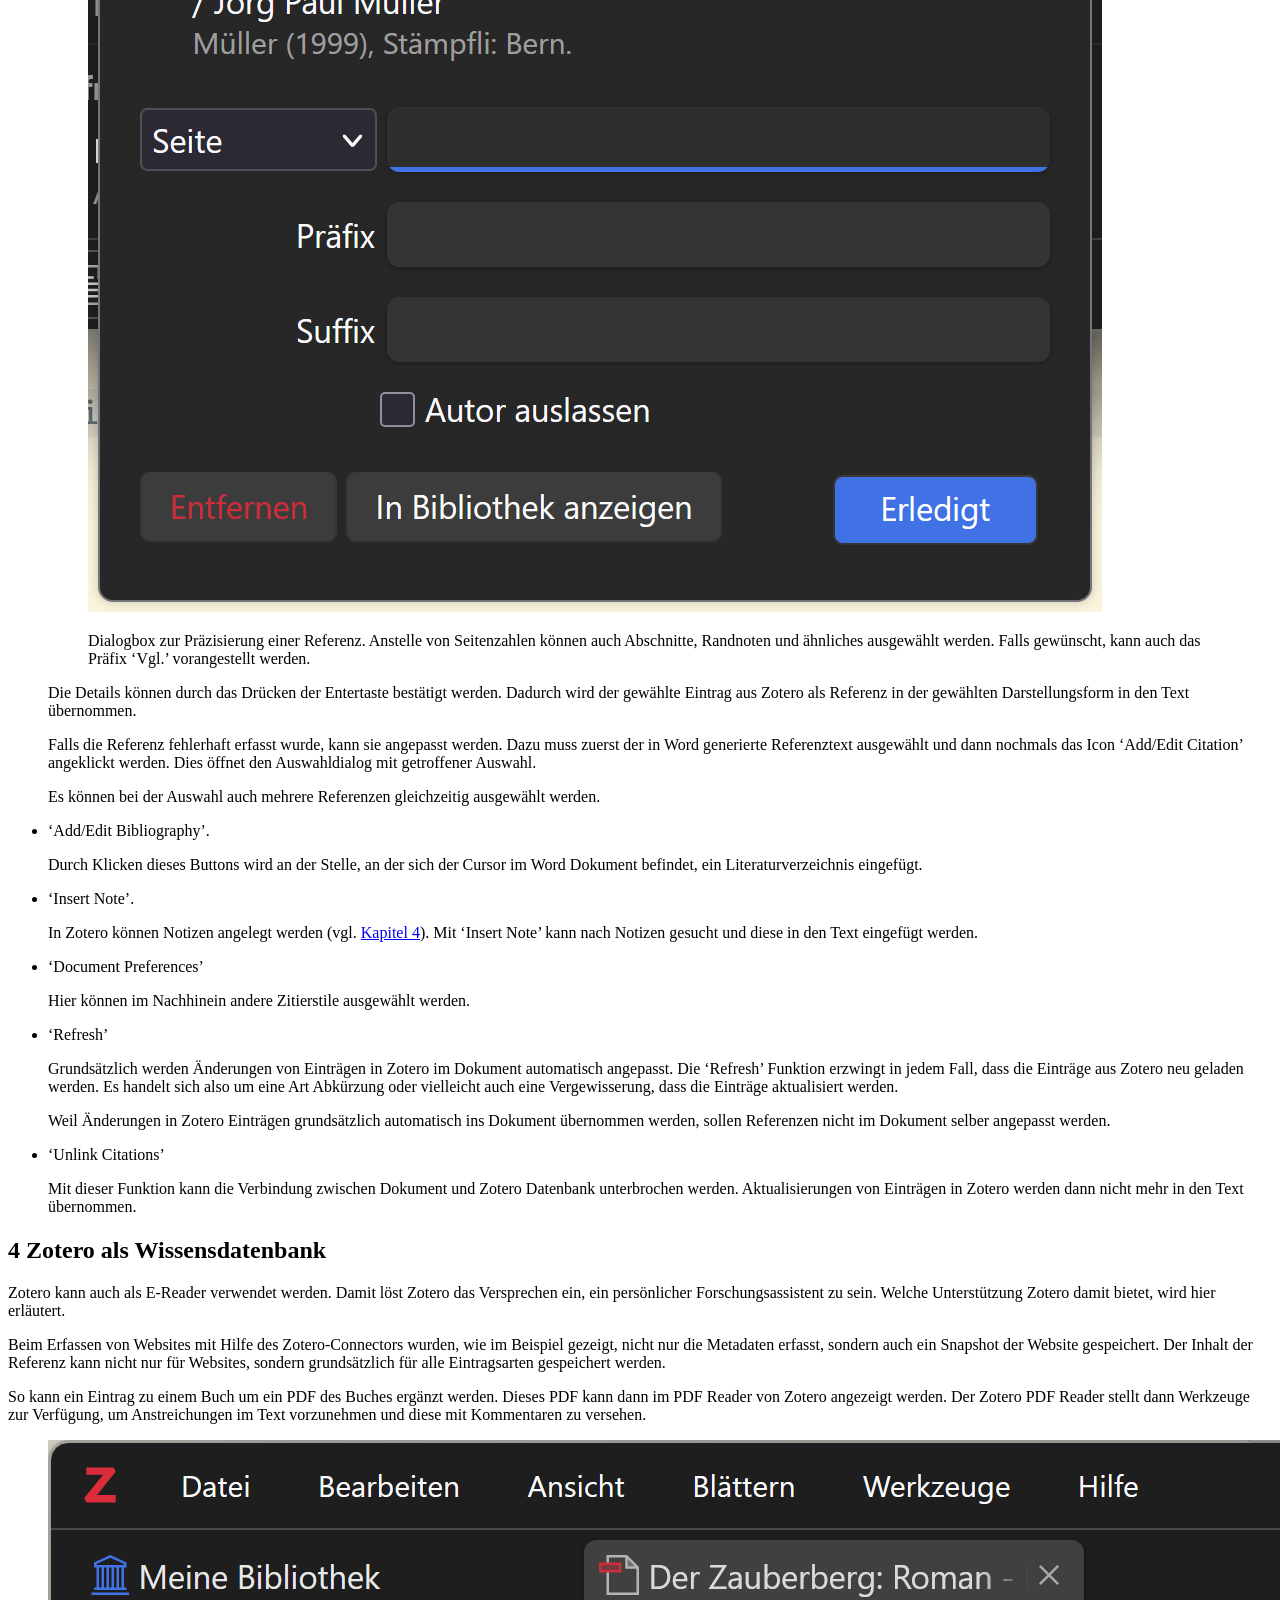
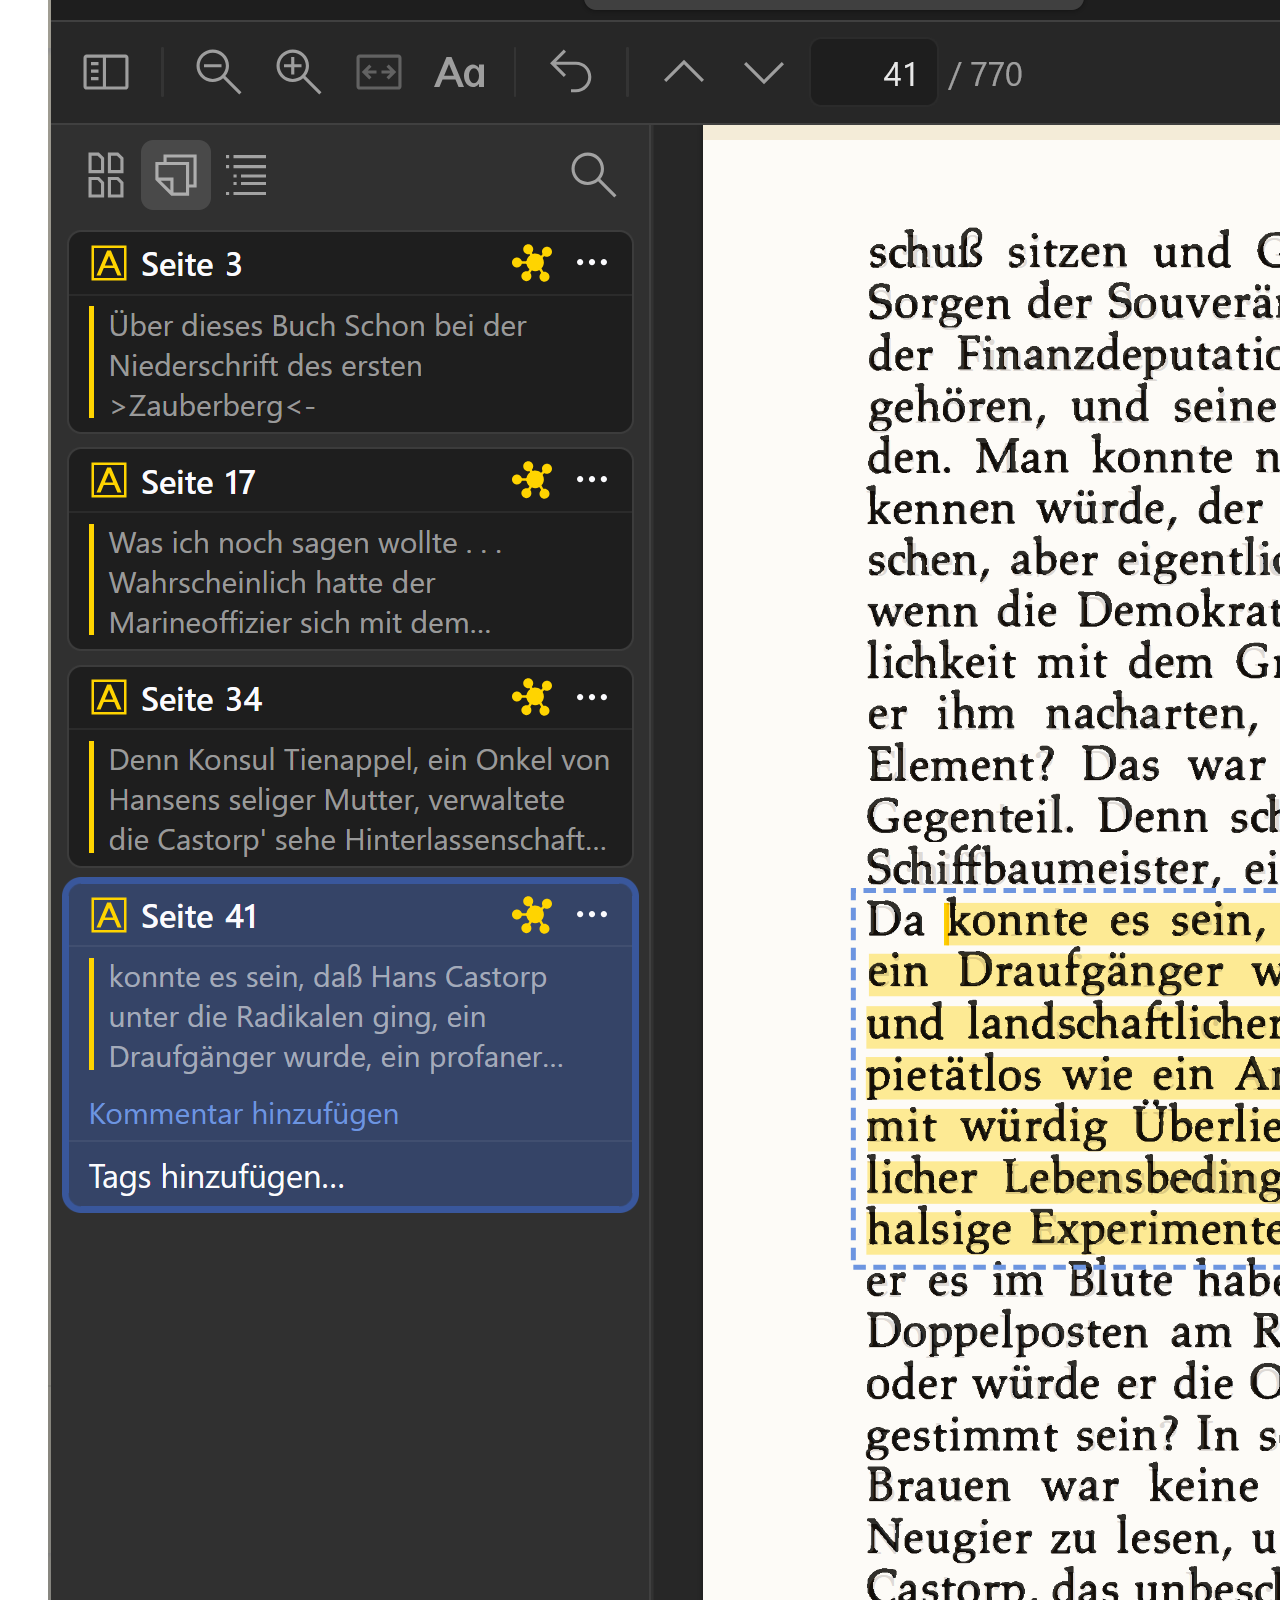
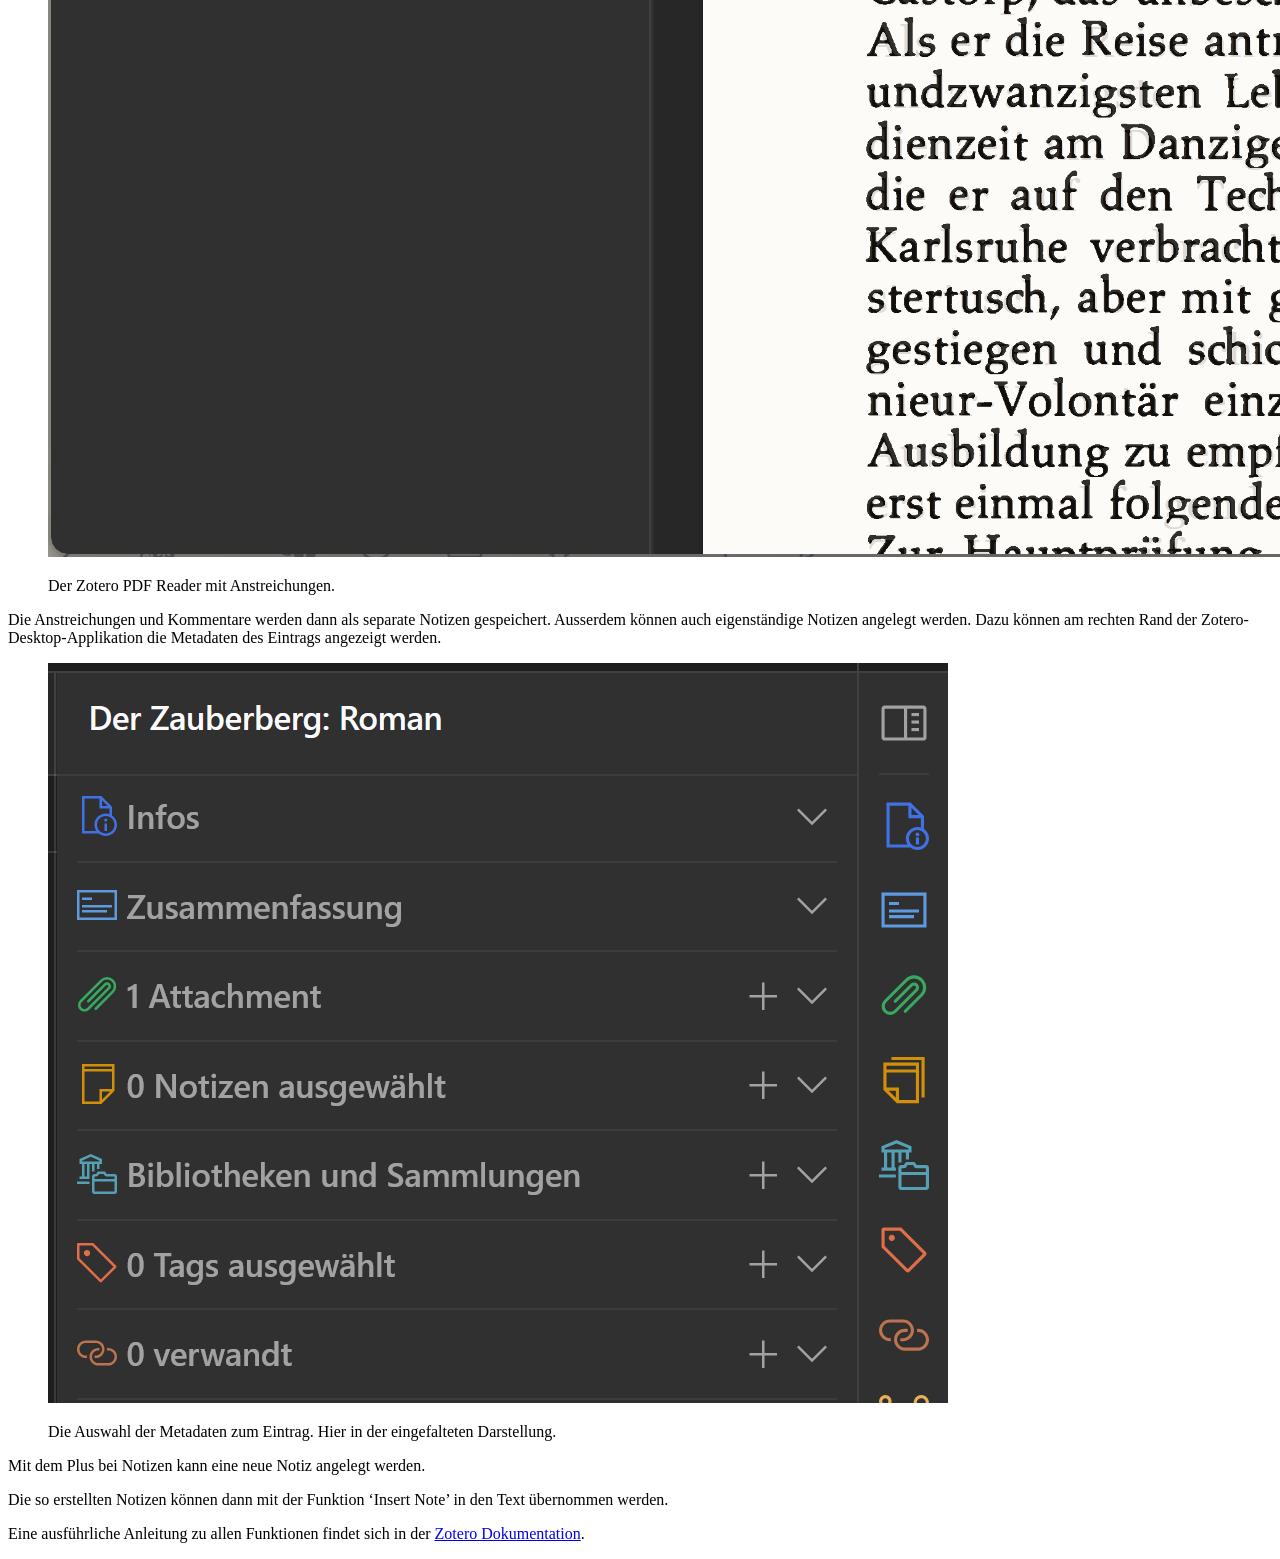
==== commit c0601a66: "Built site for gh-pages" ====
--- a/index.html
+++ b/index.html
@@ -2,7 +2,7 @@
 <html xmlns="http://www.w3.org/1999/xhtml" lang="de-CH" xml:lang="de-CH"><head>
 
 <meta charset="utf-8">
-<meta name="generator" content="quarto-1.7.31">
+<meta name="generator" content="quarto-1.9.37">
 
 <meta name="viewport" content="width=device-width, initial-scale=1.0, user-scalable=yes">
 
@@ -10,6 +10,9 @@
 
 <title>Zotero</title>
 <style>
+/* Default styles provided by pandoc.
+** See https://pandoc.org/MANUAL.html#variables-for-html for config info.
+*/
 code{white-space: pre-wrap;}
 span.smallcaps{font-variant: small-caps;}
 div.columns{display: flex; gap: min(4vw, 1.5em);}
@@ -36,10 +39,10 @@
 <script src="site_libs/quarto-html/tippy.umd.min.js"></script>
 <script src="site_libs/quarto-html/anchor.min.js"></script>
 <link href="site_libs/quarto-html/tippy.css" rel="stylesheet">
-<link href="site_libs/quarto-html/quarto-syntax-highlighting-e1a5c8363afafaef2c763b6775fbf3ca.css" rel="stylesheet" id="quarto-text-highlighting-styles">
+<link href="site_libs/quarto-html/quarto-syntax-highlighting-7f8f88aac4f3542376d5c11b86a4c14d.css" rel="stylesheet" id="quarto-text-highlighting-styles">
 <script src="site_libs/bootstrap/bootstrap.min.js"></script>
 <link href="site_libs/bootstrap/bootstrap-icons.css" rel="stylesheet">
-<link href="site_libs/bootstrap/bootstrap-dfb324f25d9b1687192fa8be62ac8f9c.min.css" rel="stylesheet" append-hash="true" id="quarto-bootstrap" data-mode="light">
+<link href="site_libs/bootstrap/bootstrap-4897d45d2f75ed4f519693be625836c5.min.css" rel="stylesheet" append-hash="true" id="quarto-bootstrap" data-mode="light">
 <script id="quarto-search-options" type="application/json">{
   "location": "sidebar",
   "copy-button": false,
@@ -113,7 +116,7 @@
     <div>
     <div class="quarto-title-meta-heading">Veröffentlichungsdatum</div>
     <div class="quarto-title-meta-contents">
-      <p class="date">28.01.2026</p>
+      <p class="date">12.05.2026</p>
     </div>
   </div>
   
@@ -125,8 +128,8 @@
 </header>
 
 
-<p>Zotero bewirbt sich selber als persönlicher Forschungsassistent. Im gymnasialen Umfeld ist Zotero in erster Linie ein Hilfsmittel, Zitate in Texten korrekt zu formatieren. Darüber hinaus kann Zotero auch als E-Reader mit Zusatzfunktionen zur Verwaltung von Notizen verwendet werden.</p>
-<p>Diese Anleitung zeigt für Zotero 8 Schritt für Schritt, wie</p>
+<p><a href="https://www.zotero.org/">Zotero</a> bewirbt sich selber als persönlicher Forschungsassistent. Im gymnasialen Umfeld ist Zotero in erster Linie ein Hilfsmittel, Zitate in Texten korrekt zu formatieren. Darüber hinaus kann Zotero auch als E-Reader mit Zusatzfunktionen zur Verwaltung von Notizen verwendet werden.</p>
+<p>Diese Anleitung zeigt für Zotero 9 Schritt für Schritt, wie</p>
 <ul>
 <li>Zotero installiert wird;</li>
 <li>Einträge in die Zotero Bibliothek gemacht werden können;</li>
@@ -144,20 +147,30 @@
 <p>Es gibt verschiedene Methoden, wie Einträge in die Zotero Bibliothek aufgenommen werden können. Hier werden die gängigen Methoden Schritt für Schritt mit Beispielen erklärt.</p>
 <ul>
 <li><p>Eintrag mit dem Zotero-Connector erfassen.</p>
-<p>Damit Einträge mit dem Zotero-Connector erfasst werden können, muss neben dem Browser auch die Zotero-Desktop-Applikation geöffnet sein. Gearbeitet wird bei geöffneter Zotero-Desktop-Applikation im Browser.</p>
+<p>Damit Einträge mit dem Zotero-Connector erfasst werden können, muss neben dem Browser auch die Zotero-Desktop-Applikation geöffnet sein. Gearbeitet wird bei (im Hintergrund) geöffneter Zotero-Desktop-Applikation im Browser.</p>
 <p>Nach der Installation des Zotero-Connectors für den verwendeten Browser muss dieser via Plugin Manager (in den meisten Browser ein Icon, das wie ein Puzzle Teil aussieht <img src="image.png" style="height:1em">) an die Menüzeile angepinnt werden. Durch das Anpinnen erscheint in der Menüzeile ein neues Symbol in Form eines grauen Buchstabens ‘Z’.</p>
-<p>Für das Beispiel soll der <a href="https://de.wikipedia.org/wiki/Zotero">Wikipedia Artikel zu Zotero</a> erfasst werden. Dazu muss die <a href="https://de.wikipedia.org/wiki/Zotero">Website</a> geöffnet werden. Wenn die Website offen ist, kann das graue ‘Z’ Symbol angeklickt werden. Beim erstmaligen Anklicken erscheint ein Hinweisfenster. Dieses kann angenommen werden. Anschliessend öffnet sich oben rechts im Browser ein Pop-Up Fenster, das einem mitteilt, dass die Website nach Zotero gespeichert wird und dass ein Snapshot der Website angelegt wird. Ausserdem hat das Symbol für den Zotero Connector eine neue Darstellung erhalten. Neu sieht es wie ein aufgeschlagenes Buch aus. So zeigt der Zotero-Connector an, als welche Kategorie der Eintrag angelegt wird. Im Fall Wikipedia ist das ein Enzyklopädieartikel. Der Zotero-Connector erkennt mehr oder weniger zuverlässig, um was für eine Kategorie von Eintrag es sich handelt. Der Eintrag muss aber in jedem Fall kontrolliert und gegebenenfalls ergänzt und korrigiert werden.</p>
+<p>Für das Beispiel soll der <a href="https://de.wikipedia.org/wiki/Zotero">Wikipedia Artikel zu Zotero</a> erfasst werden. Dazu muss die <a href="https://de.wikipedia.org/wiki/Zotero">Website</a> geöffnet werden. Wenn die Website offen ist, kann das graue ‘Z’ Symbol angeklickt werden. Beim erstmaligen Anklicken erscheint ein Hinweisfenster. Dieses kann angenommen werden. Anschliessend öffnet sich oben rechts im Browser ein Pop-Up Fenster, das einem mitteilt, dass die Website nach Zotero gespeichert wird und dass ein Snapshot der Website angelegt wird. Ausserdem hat das Symbol für den Zotero Connector eine neue Darstellung erhalten. Neu sieht es wie ein aufgeschlagenes Buch aus. So zeigt der Zotero-Connector an, als welche Kategorie der Eintrag angelegt wird. Im Fall Wikipedia ist das ein Enzyklopädieartikel. Der Zotero-Connector erkennt mehr oder weniger zuverlässig, um was für eine Kategorie von Eintrag es sich handelt. Der Eintrag muss aber in jedem Fall kontrolliert und gegebenenfalls manuell ergänzt und korrigiert werden.</p>
 <p>Ebenfalls über den Zotero-Connector können bibliographische Angaben aus Bibliothekskatalogen übernommen werden. Als Beispiel dient hier ein Eintrag im swisscovery Katalog zu <a href="https://swisscovery.slsp.ch/discovery/fulldisplay?docid=alma991171274013205501&amp;context=L&amp;vid=41SLSP_NETWORK:VU1_UNION&amp;lang=de&amp;search_scope=DN_and_CI&amp;adaptor=Local%20Search%20Engine&amp;isFrbr=true&amp;tab=41SLSP_NETWORK&amp;query=any,contains,le%20rouge%20et%20le%20noir&amp;sortby=date_d&amp;facet=frbrgroupid,include,9034117119244122733&amp;offset=0">Le rouge et le noir</a>. Wenn dieser Eintrag aufgerufen wird, nimmt der Zotero-Connector die Form eines Buches an. Dieser Eintrag wird als Buch angelegt, allerdings ohne Snapshot. Der Zotero-Connector erkennt korrekt, dass die Website von swisscovery ausschliesslich die Metadaten zum Buch zur Verfügung stellt.</p>
 <p>Andere Websites funktionieren analog zu diesen beiden Beispielen.</p></li>
 <li><p>Eintrag mittels eines Identifikators erfassen.</p>
 <p>In der Zotero-Desktop-Applikation können Einträge mittels der ISBN, DOI und ähnlicher Identifikatoren erfasst werden. Dazu ist das Zauberstab Icon über der Liste mit den Einträgen anzuklicken. Im sich öffnenden Fenster kann die ISBN eingegeben werden. Zotero sucht mit der ISBN online nach Einträgen mit der entsprechenden ISBN in Bibliothekskatalogen.<br>
 Als Beispiel dient hier die ISBN 9783110466201, Ovid, Niklas Holzberg (Hrsg.), Metamorphosen lateinisch-deutsch. Sammlung Tusculum. De Gruyter, 2017.</p>
 <p>Auch die via ISBN erfassten Einträge müssen unbedingt auf Vollständigkeit und Korrektheit kontrolliert werden.</p></li>
+<li><p>Hinzufügen von Büchern im Volltext</p>
+<p>Gewisse Verlage stellen Bücher auch im Volltext zum Download zur Verfügung. Solche Bücher können entweder direkt über die Website via Zotero Connector hinzugefügt werden oder heruntergeladen und anschliessend mit dem Menü ‘Anhang hinzufügen’ (<img src="anhang_hinzufuegen.png" style="height:1em">) in Zotero übernommen werden. Abhängig von den in der Datei zur Verfügung stehenden Metadaten, wird der übergeordnete Eintrag automatisch erstellt oder muss manuell erstellt werden. Falls der Eintrag nicht genügend Metadaten zur Verfügung stellt, muss der übergeordnete Eintrag mit Rechtsklick auf das eingefügte PDF manuell erstellt werden. Der entsprechende Dialog sieht folgendermassen aus:</p>
+<div class="quarto-figure quarto-figure-center">
+<figure class="figure">
+<p><img src="pdf_kontextdialog.png" class="img-fluid figure-img"></p>
+<figcaption>Kontextmenü für PDF in Zotero 9</figcaption>
+</figure>
+</div>
+<p>In diesem Dialog ist der Eintrag ‘Übergeordneter Eintrag erstellen…’ auszuwählen. Im sich öffnenden Dialog ist anschliessend ‘Manueller Eintrag’ auszuwählen. Nach diesem Arbeitsschritt können alle erforderlichen Angaben manuell erfasst werden.</p>
+<p>Wie das genau funktioniert, kann am Beispiel Chan, Tsz Nam, und Dingming Wu. Mastering the Academic Writing Mindset: A Guide to Crafting Computer Science Papers. Springer Nature Singapore, 2026. <a href="https://doi.org/10.1007/978-981-95-4850-7">https://doi.org/10.1007/978-981-95-4850-7</a> ausprobiert werden.</p></li>
 <li><p>Manueller Eintrag.</p>
 <p>Es besteht auch die Möglichkeit, Einträge komplett manuell zu erfassen. Dazu ist das Icon links neben dem Zauberstab (leeres Blatt mit kleinem Plus Symbol) zu verwenden. Wenn dieses Icon angeklickt wird, öffnet sich ein Auswahlmenü mit allen Eintragsarten, welche von Zotero zur Verfügung gestellt werden. Sobald eine Wahl getroffen worden ist, wird ein leerer Eintrag in der gewählten Kategorie angelegt. Die entsprechenden Metadaten können nun von Hand eingegeben werden.</p></li>
 </ul>
 <p>Eine ausführliche Anleitung, wie Einträge in Zotero erfasst werden, wird auf der <a href="https://www.zotero.org/support/adding_items_to_zotero">Website von Zotero</a> zur Verfügung gestellt.</p>
-<p>Zotero stellt zwei Möglichkeiten zur Verfügung, die Bibliothek zu organisieren. Die Einträge können in Sammlungen organisiert werden oder mit Tags versehen werden. Beide Möglichkeiten können parallel verwendet werden.</p>
+<p>Für die Organisation der Bibliothek stellt Zotero zwei Möglichkeiten zur Verfügung. Die Einträge können in Sammlungen organisiert werden oder mit Tags versehen werden. Beide Möglichkeiten können parallel verwendet werden.</p>
 <p>Zotero Sammlungen werden mit einem ähnlichen Icon dargestellt wie Windows Ordner. Dies darf aber nicht über einen grundsätzlichen Unterschied hinwegtäuschen. Während Dateien in Windows Ordnern ausschliesslich in einem Ordner gespeichert sind, stellen Zotero Sammlungen keine Speicherorte dar. Das heisst, Zotero Einträge können in mehreren Sammlungen gleichzeitig zusammengefasst werden. Dies ermöglicht es beispielsweise, einen Eintrag gleichzeitig einer Sammlung ‘Barock’ und ‘Lyrik’ zuzuweisen.</p>
 <p>Neue Sammlungen oder Untersammlungen werden durch einen Rechtsklick auf ‘Meine Sammlung’ oder eine bereits bestehende Sammlung angelegt. Im sich öffnenden Kontextmenü kann dann der Eintrag ‘Neue Sammlung’ bzw. ‘Neue Untersammlung’ ausgewählt werden.</p>
 <p>Um einen Eintrag mit einem Tag zu versehen, muss dieser in der Bibliothek ausgewählt werden. Ganz am rechten Rand erscheint dann eine Auswahl mit mehreren farbigen Icons. Um einen Tag zu vergeben, ist das Icon, welches wie eine Gepäcketikette aussieht, auszuwählen.</p>
@@ -209,7 +222,7 @@
 <div class="quarto-figure quarto-figure-center">
 <figure class="figure">
 <p><img src="praezisierung.png" class="img-fluid figure-img"></p>
-<figcaption>Dialogbox zur Präzisierung einer Referenz. Anstelle von Seitenzahlen können auch Abschnitte, Randnoten und ähnliches ausgewählt werden.</figcaption>
+<figcaption>Dialogbox zur Präzisierung einer Referenz. Anstelle von Seitenzahlen können auch Abschnitte, Randnoten und ähnliches ausgewählt werden. Falls gewünscht, kann auch das Präfix ‘Vgl.’ vorangestellt werden.</figcaption>
 </figure>
 </div>
 <p>Die Details können durch das Drücken der Entertaste bestätigt werden. Dadurch wird der gewählte Eintrag aus Zotero als Referenz in der gewählten Darstellungsform in den Text übernommen.</p>
@@ -248,6 +261,7 @@
 </div>
 <p>Mit dem Plus bei Notizen kann eine neue Notiz angelegt werden.</p>
 <p>Die so erstellten Notizen können dann mit der Funktion ‘Insert Note’ in den Text übernommen werden.</p>
+<p>Eine ausführliche Anleitung zu allen Funktionen findet sich in der <a href="https://www.zotero.org/support/">Zotero Dokumentation</a>.</p>
 
 
 </section>
@@ -304,13 +318,14 @@
       e.clearSelection();
     }
     const getTextToCopy = function(trigger) {
-        const codeEl = trigger.previousElementSibling.cloneNode(true);
-        for (const childEl of codeEl.children) {
-          if (isCodeAnnotation(childEl)) {
-            childEl.remove();
-          }
-        }
-        return codeEl.innerText;
+      const outerScaffold = trigger.parentElement.cloneNode(true);
+      const codeEl = outerScaffold.querySelector('code');
+      for (const childEl of codeEl.children) {
+        if (isCodeAnnotation(childEl)) {
+          childEl.remove();
+        }
+      }
+      return codeEl.innerText;
     }
     const clipboard = new window.ClipboardJS('.code-copy-button:not([data-in-quarto-modal])', {
       text: getTextToCopy
--- a/site_libs/quarto-html/quarto-syntax-highlighting-7f8f88aac4f3542376d5c11b86a4c14d.css
+++ b/site_libs/quarto-html/quarto-syntax-highlighting-7f8f88aac4f3542376d5c11b86a4c14d.css
@@ -0,0 +1,236 @@
+/* quarto syntax highlight colors */
+:root {
+  --quarto-hl-ot-color: #003B4F;
+  --quarto-hl-at-color: #657422;
+  --quarto-hl-ss-color: #20794D;
+  --quarto-hl-an-color: #5E5E5E;
+  --quarto-hl-fu-color: #4758AB;
+  --quarto-hl-st-color: #20794D;
+  --quarto-hl-cf-color: #003B4F;
+  --quarto-hl-op-color: #5E5E5E;
+  --quarto-hl-er-color: #AD0000;
+  --quarto-hl-bn-color: #AD0000;
+  --quarto-hl-al-color: #AD0000;
+  --quarto-hl-va-color: #111111;
+  --quarto-hl-bu-color: inherit;
+  --quarto-hl-ex-color: inherit;
+  --quarto-hl-pp-color: #AD0000;
+  --quarto-hl-in-color: #5E5E5E;
+  --quarto-hl-vs-color: #20794D;
+  --quarto-hl-wa-color: #5E5E5E;
+  --quarto-hl-do-color: #5E5E5E;
+  --quarto-hl-im-color: #00769E;
+  --quarto-hl-ch-color: #20794D;
+  --quarto-hl-dt-color: #AD0000;
+  --quarto-hl-fl-color: #AD0000;
+  --quarto-hl-co-color: #5E5E5E;
+  --quarto-hl-cv-color: #5E5E5E;
+  --quarto-hl-cn-color: #8f5902;
+  --quarto-hl-sc-color: #5E5E5E;
+  --quarto-hl-dv-color: #AD0000;
+  --quarto-hl-kw-color: #003B4F;
+}
+
+/* other quarto variables */
+:root {
+  --quarto-font-monospace: SFMono-Regular, Menlo, Monaco, Consolas, "Liberation Mono", "Courier New", monospace;
+}
+
+/* syntax highlight based on Pandoc's rules */
+pre > code.sourceCode > span {
+  color: #003B4F;
+}
+
+code.sourceCode > span {
+  color: #003B4F;
+}
+
+div.sourceCode,
+div.sourceCode pre.sourceCode {
+  color: #003B4F;
+}
+
+/* Normal */
+code span {
+  color: #003B4F;
+}
+
+/* Alert */
+code span.al {
+  color: #AD0000;
+  font-style: inherit;
+}
+
+/* Annotation */
+code span.an {
+  color: #5E5E5E;
+  font-style: inherit;
+}
+
+/* Attribute */
+code span.at {
+  color: #657422;
+  font-style: inherit;
+}
+
+/* BaseN */
+code span.bn {
+  color: #AD0000;
+  font-style: inherit;
+}
+
+/* BuiltIn */
+code span.bu {
+  font-style: inherit;
+}
+
+/* ControlFlow */
+code span.cf {
+  color: #003B4F;
+  font-weight: bold;
+  font-style: inherit;
+}
+
+/* Char */
+code span.ch {
+  color: #20794D;
+  font-style: inherit;
+}
+
+/* Constant */
+code span.cn {
+  color: #8f5902;
+  font-style: inherit;
+}
+
+/* Comment */
+code span.co {
+  color: #5E5E5E;
+  font-style: inherit;
+}
+
+/* CommentVar */
+code span.cv {
+  color: #5E5E5E;
+  font-style: italic;
+}
+
+/* Documentation */
+code span.do {
+  color: #5E5E5E;
+  font-style: italic;
+}
+
+/* DataType */
+code span.dt {
+  color: #AD0000;
+  font-style: inherit;
+}
+
+/* DecVal */
+code span.dv {
+  color: #AD0000;
+  font-style: inherit;
+}
+
+/* Error */
+code span.er {
+  color: #AD0000;
+  font-style: inherit;
+}
+
+/* Extension */
+code span.ex {
+  font-style: inherit;
+}
+
+/* Float */
+code span.fl {
+  color: #AD0000;
+  font-style: inherit;
+}
+
+/* Function */
+code span.fu {
+  color: #4758AB;
+  font-style: inherit;
+}
+
+/* Import */
+code span.im {
+  color: #00769E;
+  font-style: inherit;
+}
+
+/* Information */
+code span.in {
+  color: #5E5E5E;
+  font-style: inherit;
+}
+
+/* Keyword */
+code span.kw {
+  color: #003B4F;
+  font-weight: bold;
+  font-style: inherit;
+}
+
+/* Operator */
+code span.op {
+  color: #5E5E5E;
+  font-style: inherit;
+}
+
+/* Other */
+code span.ot {
+  color: #003B4F;
+  font-style: inherit;
+}
+
+/* Preprocessor */
+code span.pp {
+  color: #AD0000;
+  font-style: inherit;
+}
+
+/* SpecialChar */
+code span.sc {
+  color: #5E5E5E;
+  font-style: inherit;
+}
+
+/* SpecialString */
+code span.ss {
+  color: #20794D;
+  font-style: inherit;
+}
+
+/* String */
+code span.st {
+  color: #20794D;
+  font-style: inherit;
+}
+
+/* Variable */
+code span.va {
+  color: #111111;
+  font-style: inherit;
+}
+
+/* VerbatimString */
+code span.vs {
+  color: #20794D;
+  font-style: inherit;
+}
+
+/* Warning */
+code span.wa {
+  color: #5E5E5E;
+  font-style: italic;
+}
+
+.prevent-inlining {
+  content: "</";
+}
+
+/*# sourceMappingURL=789ad8cd35626ba772517505b42a116e.css.map */
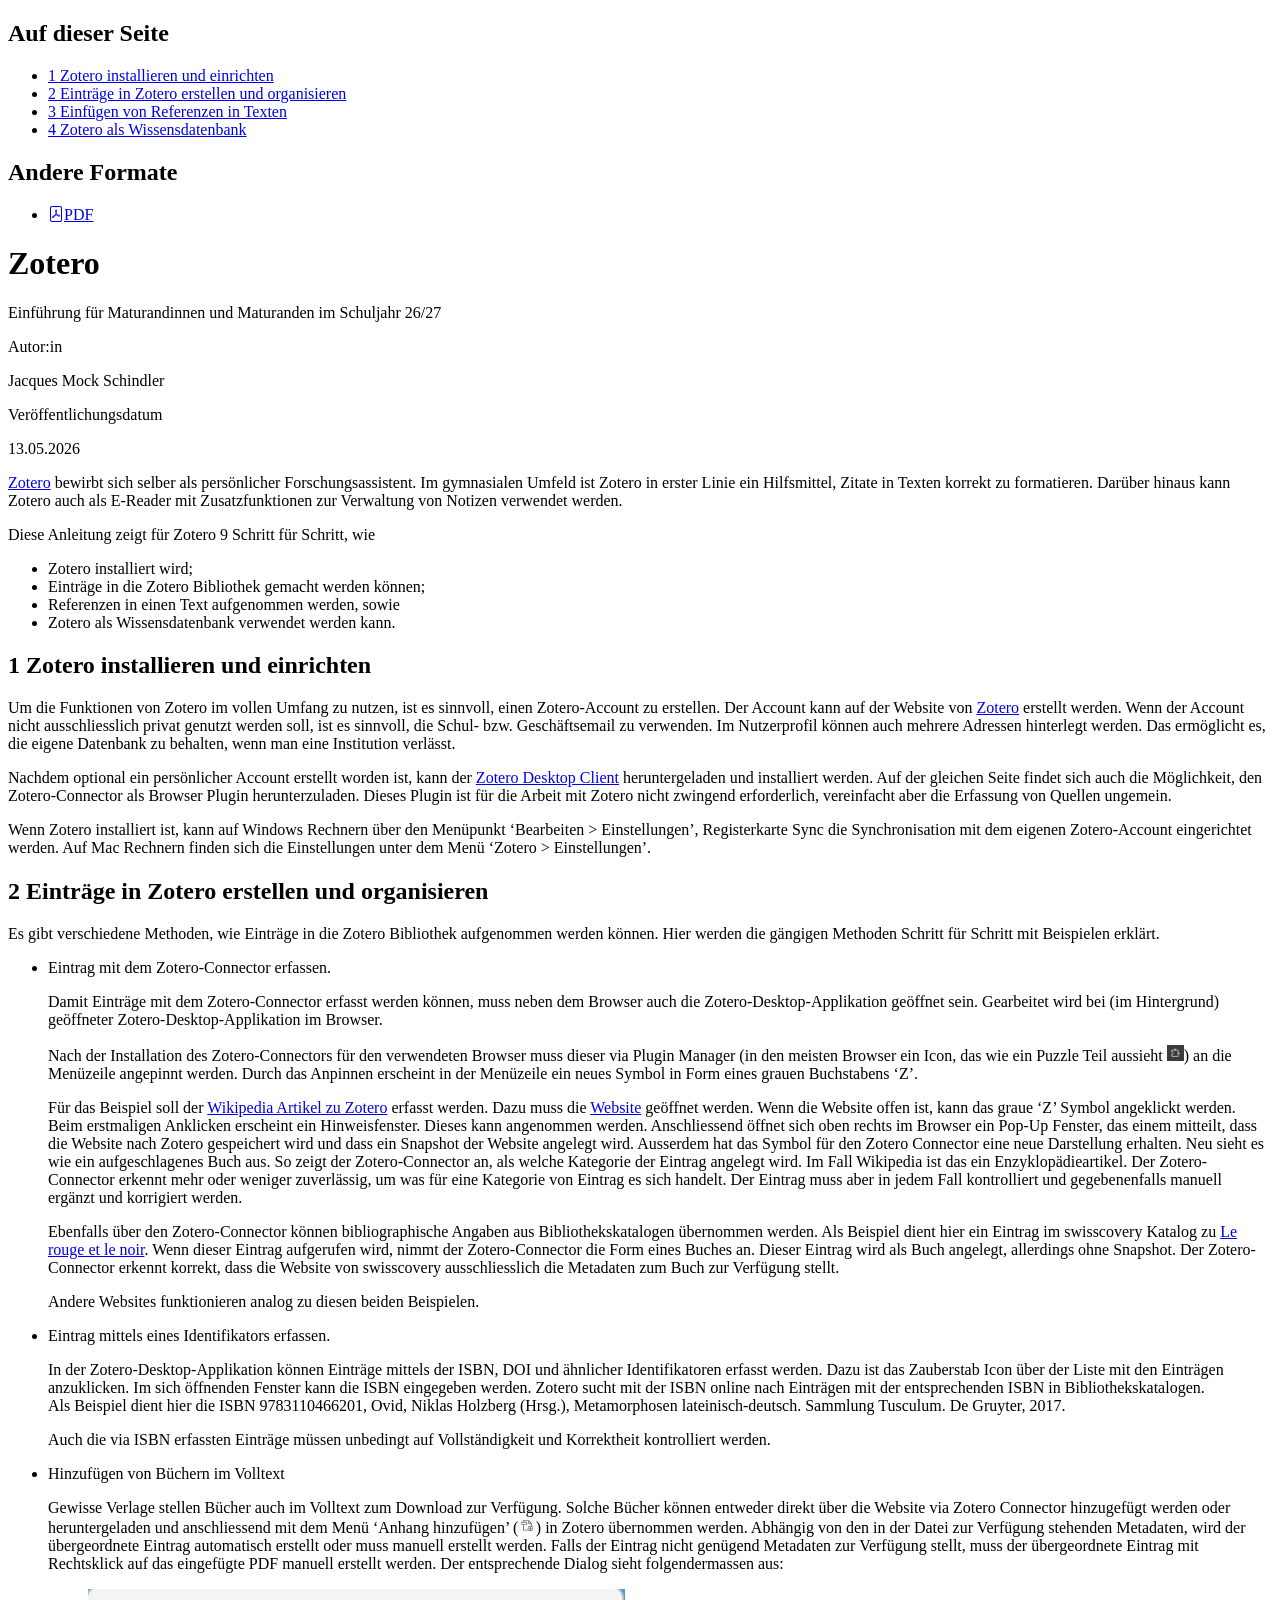
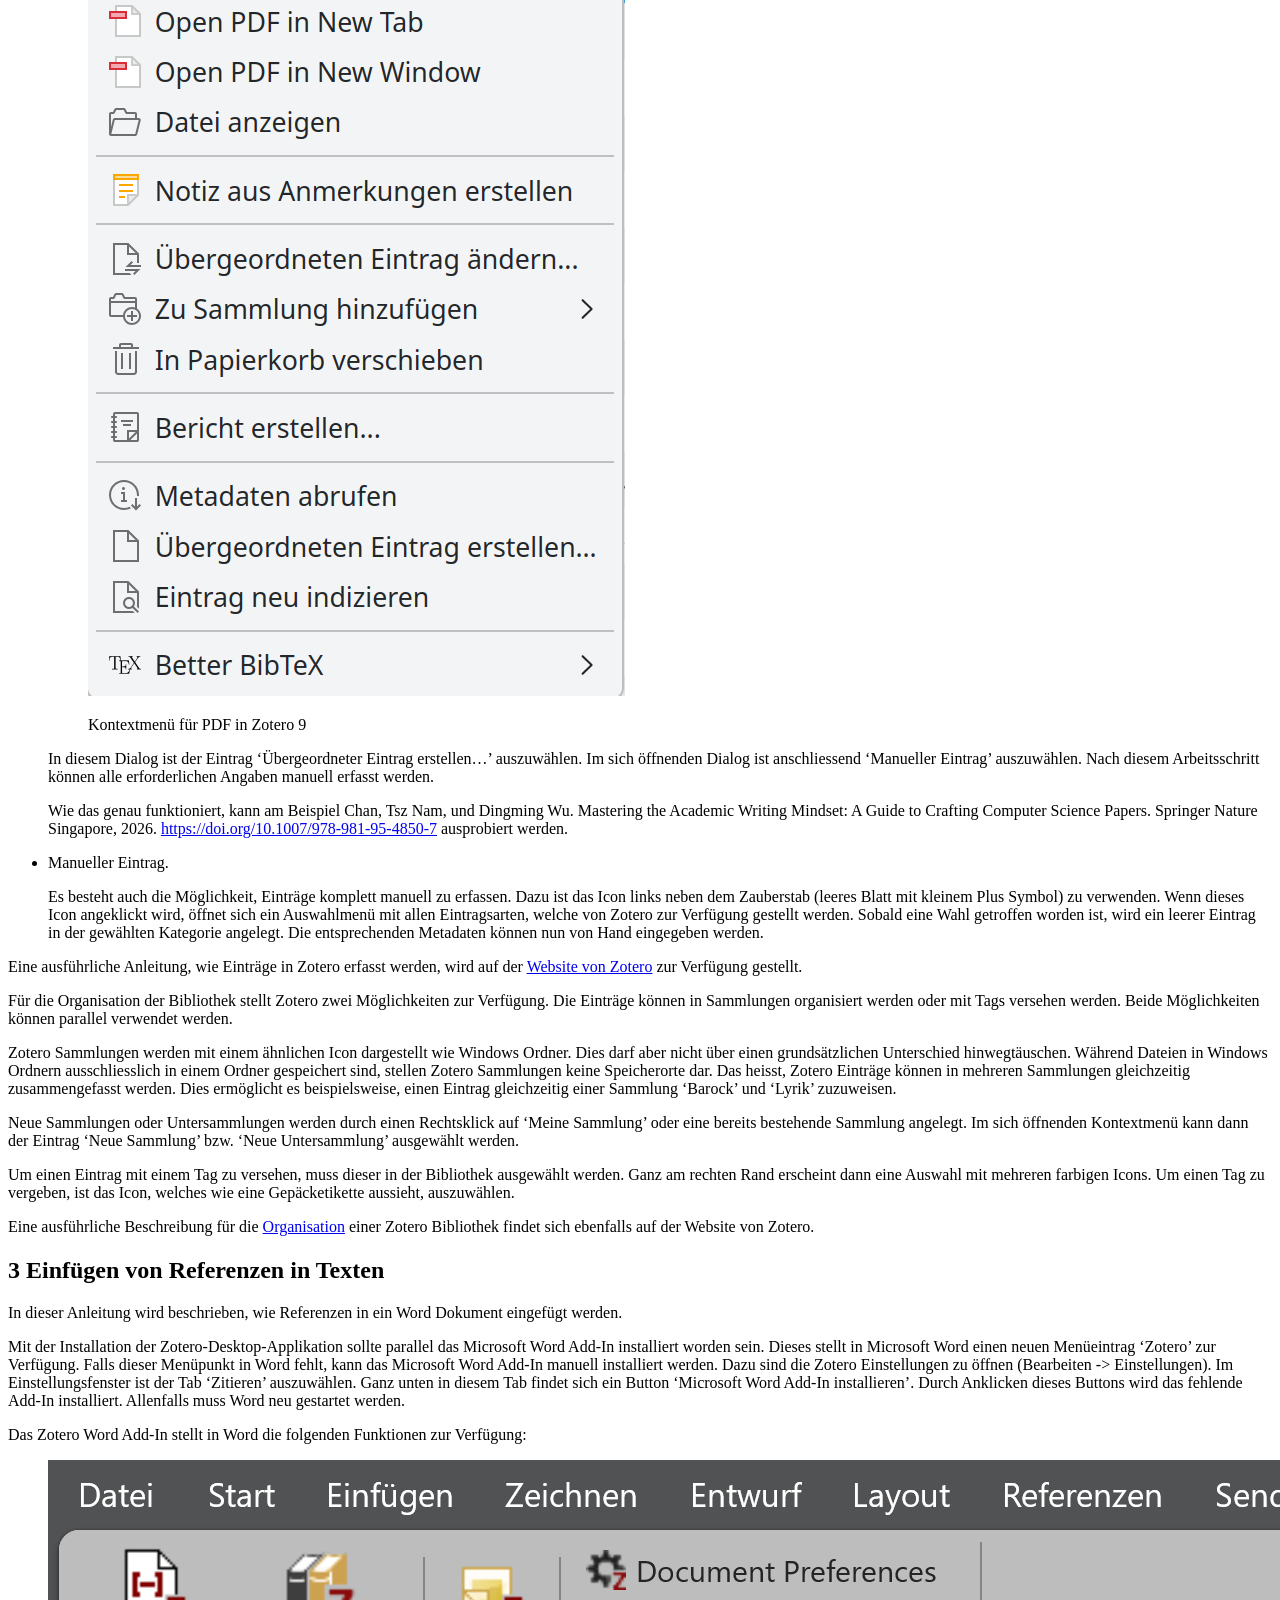
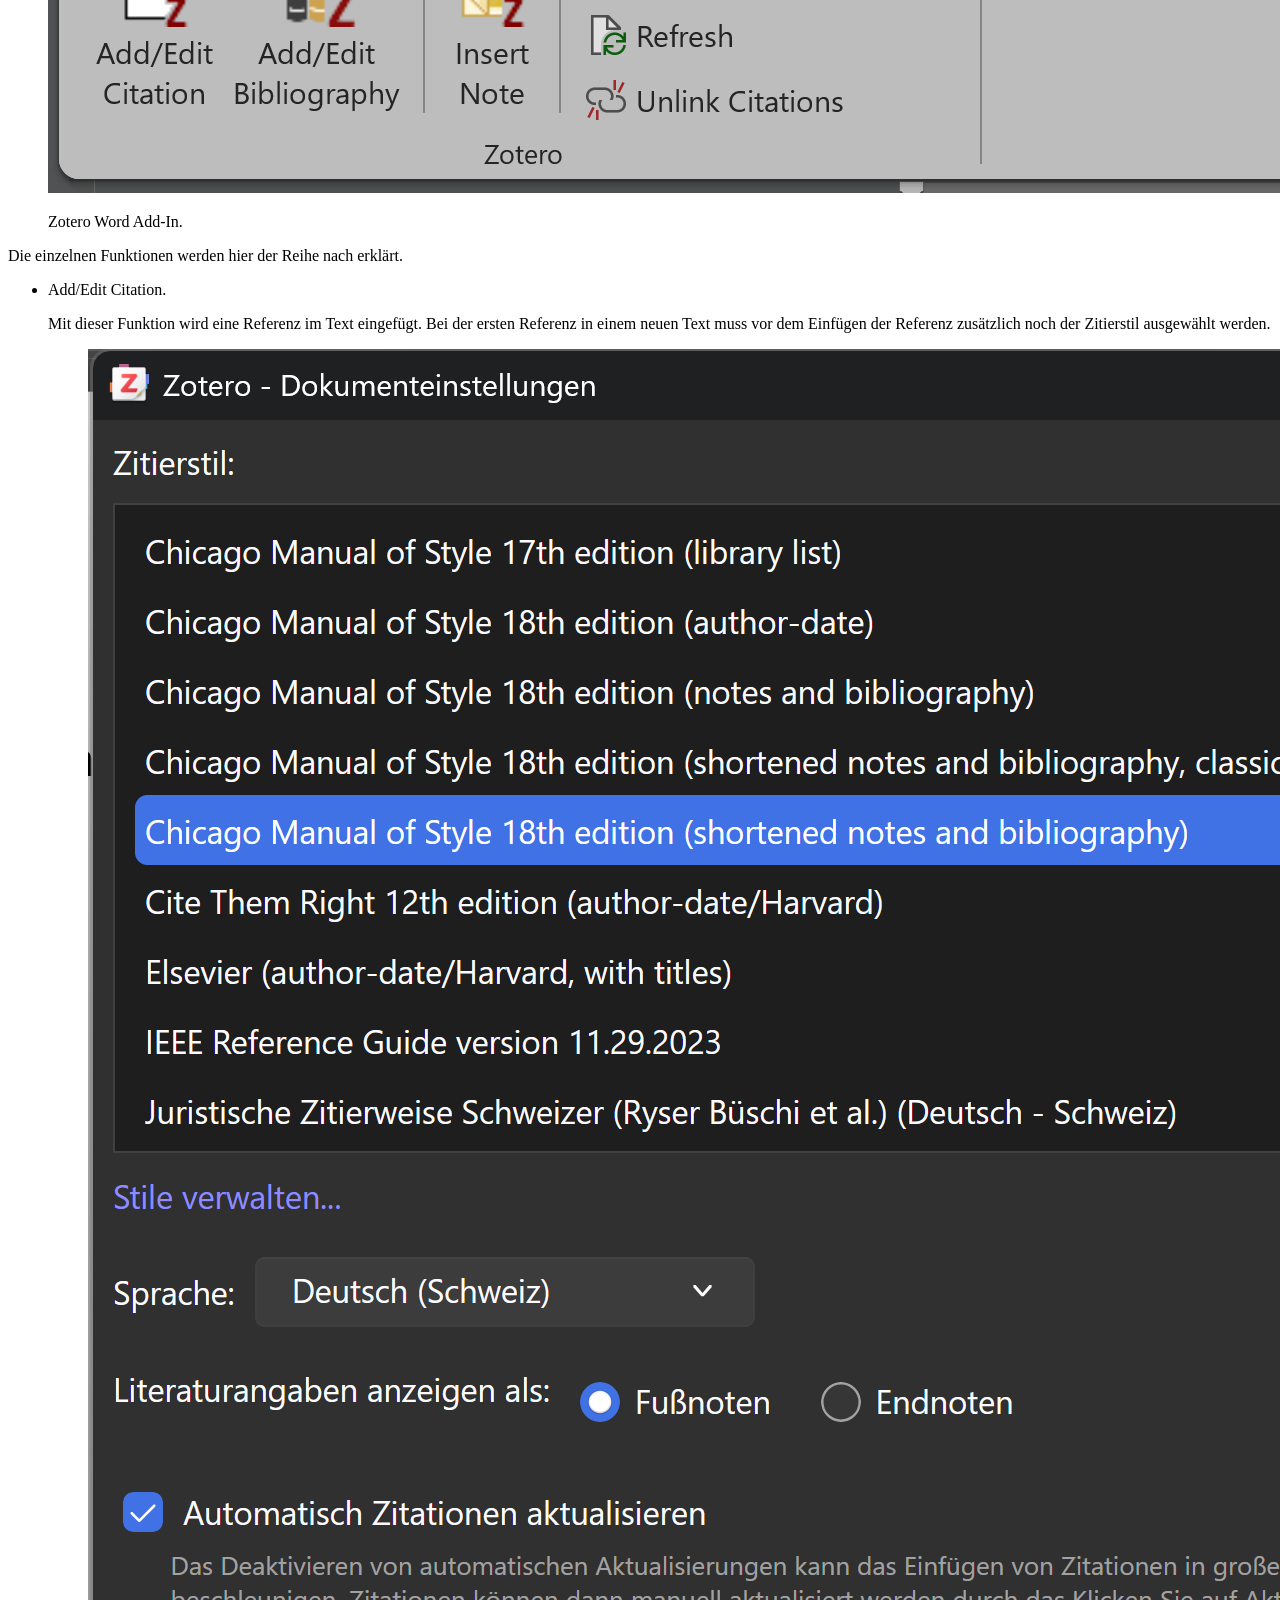
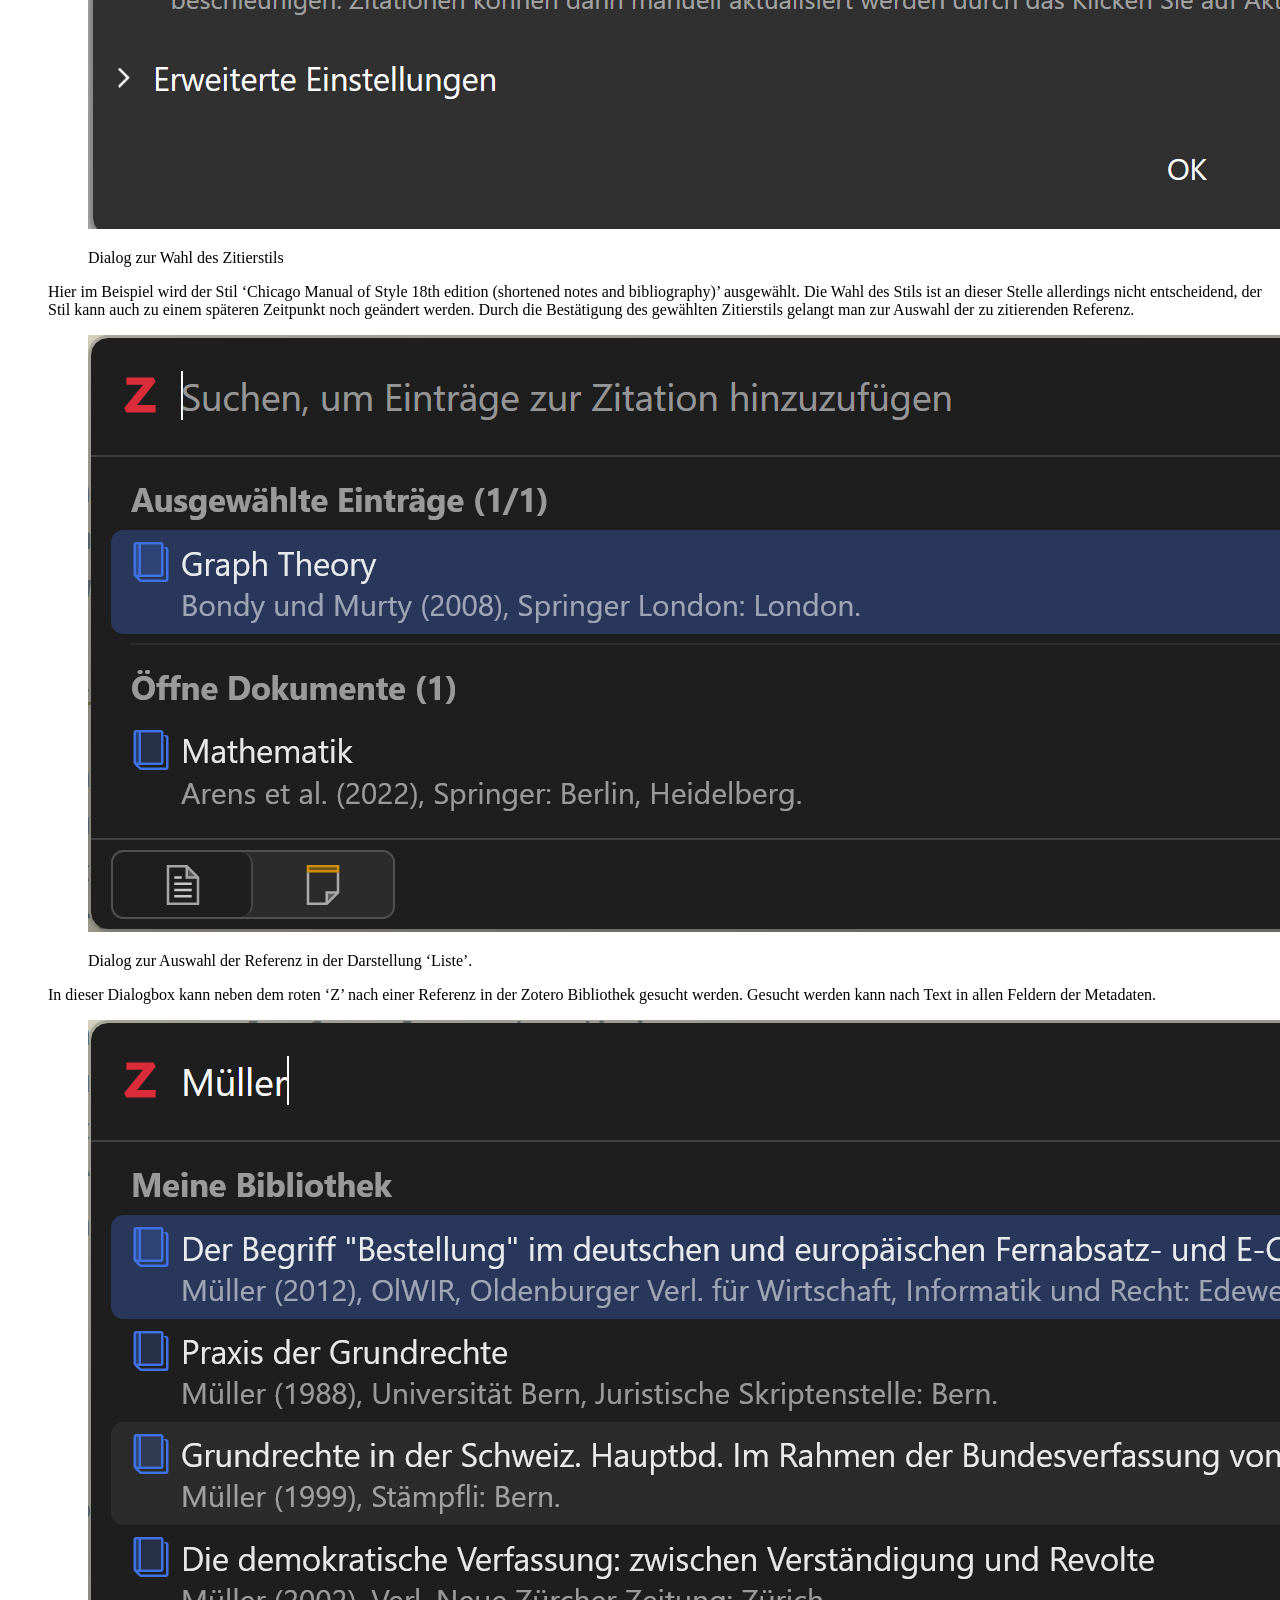
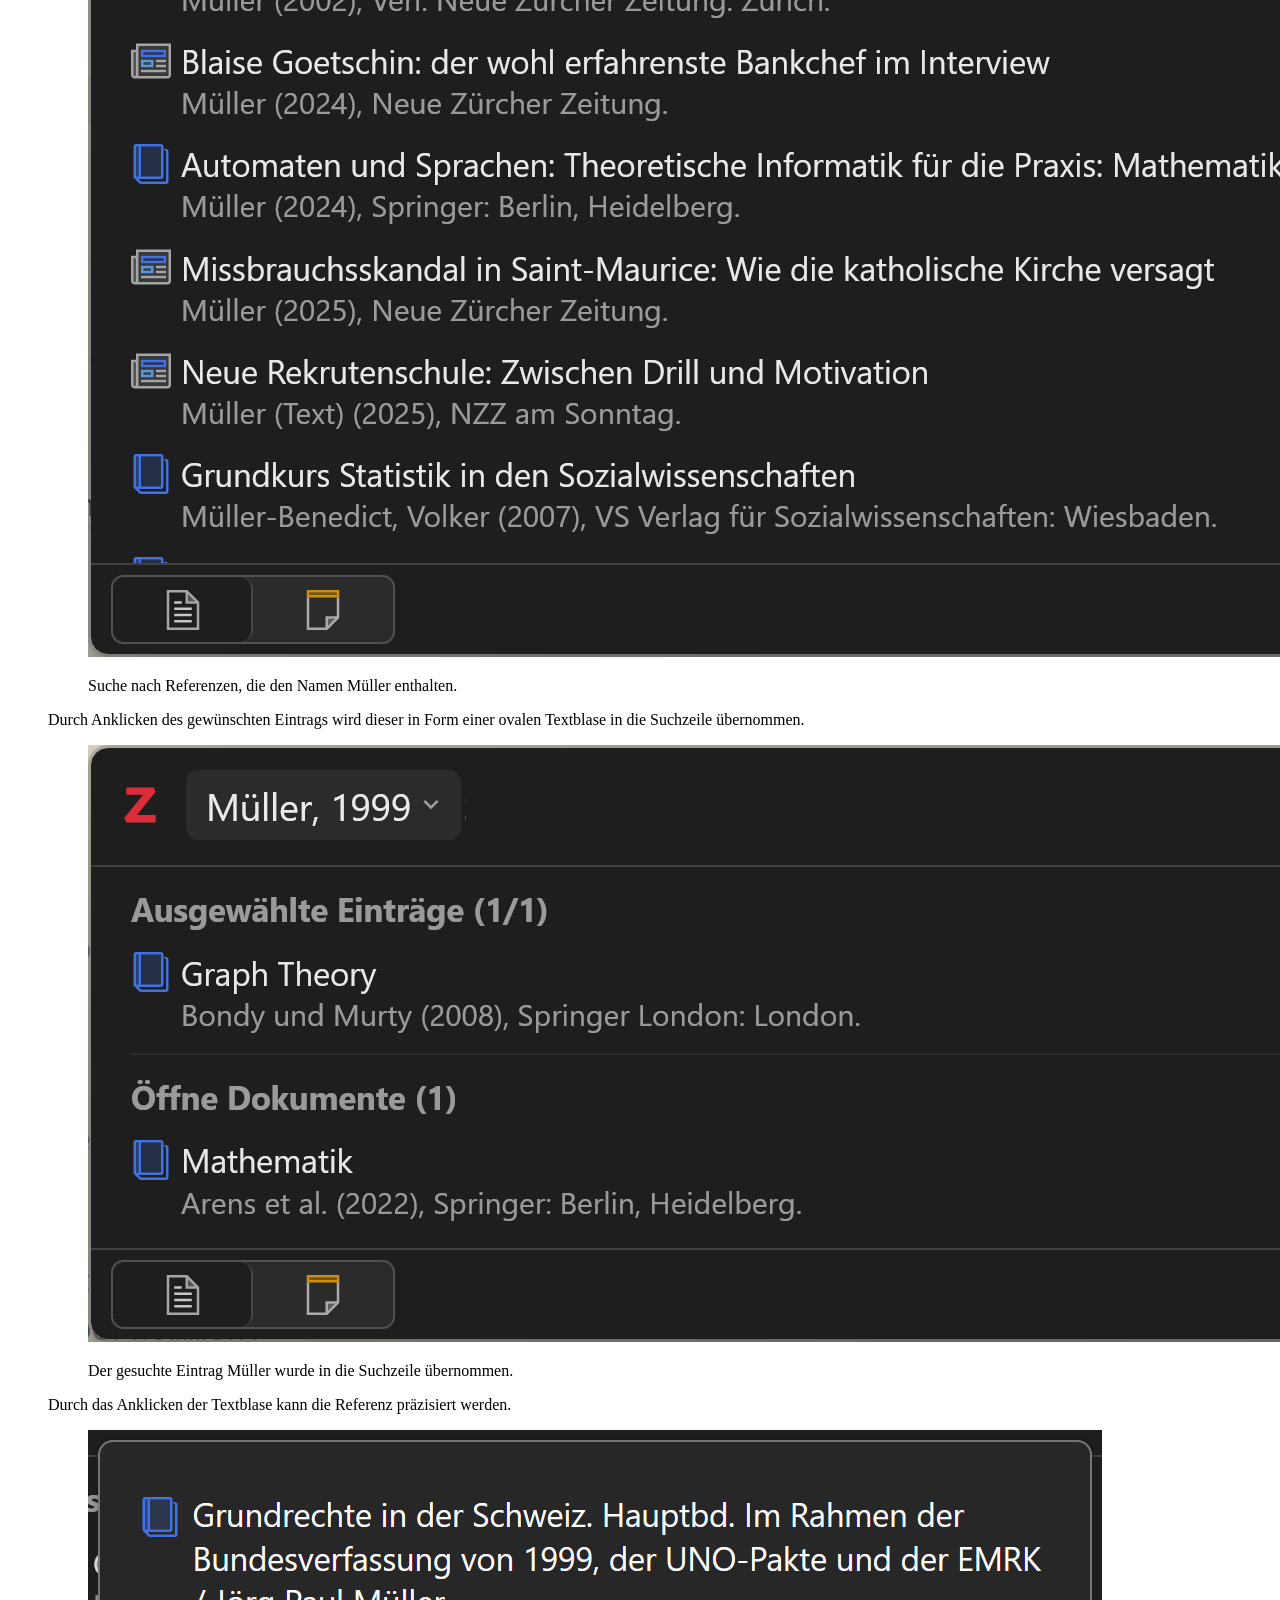
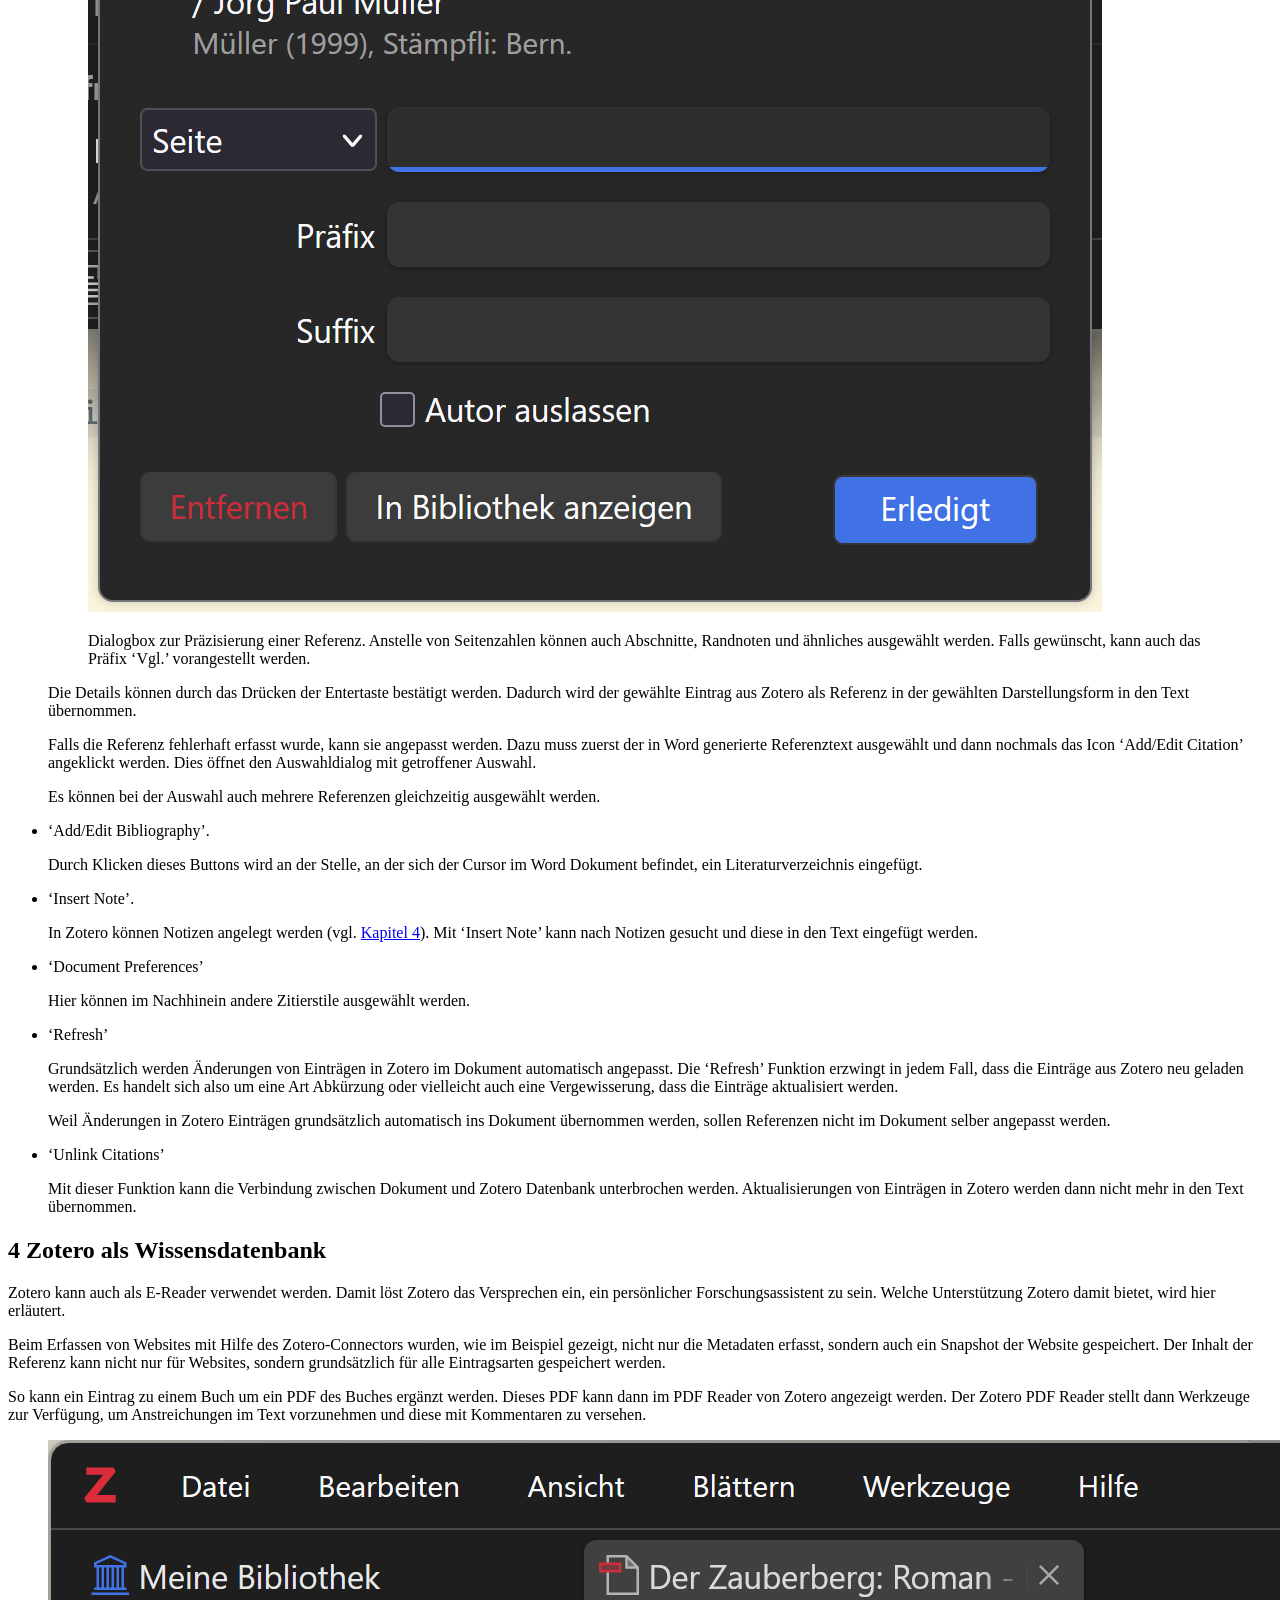
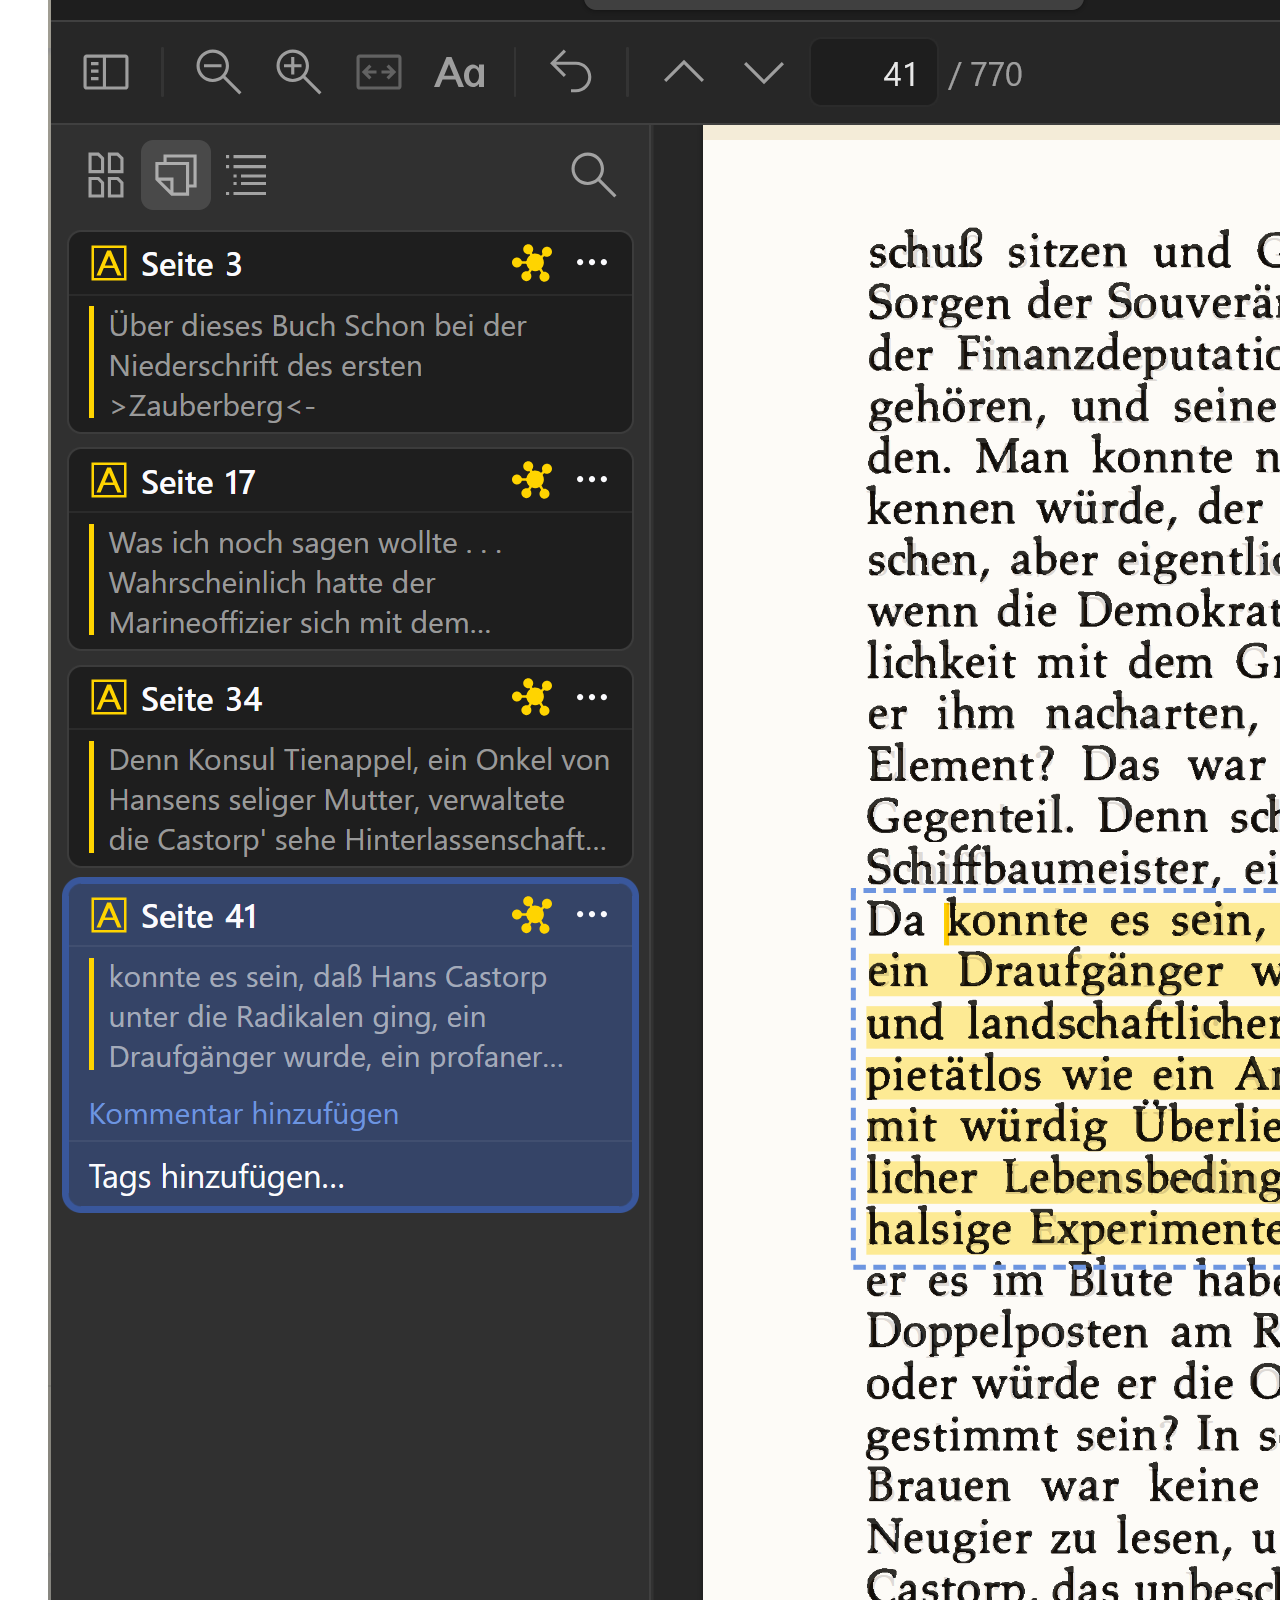
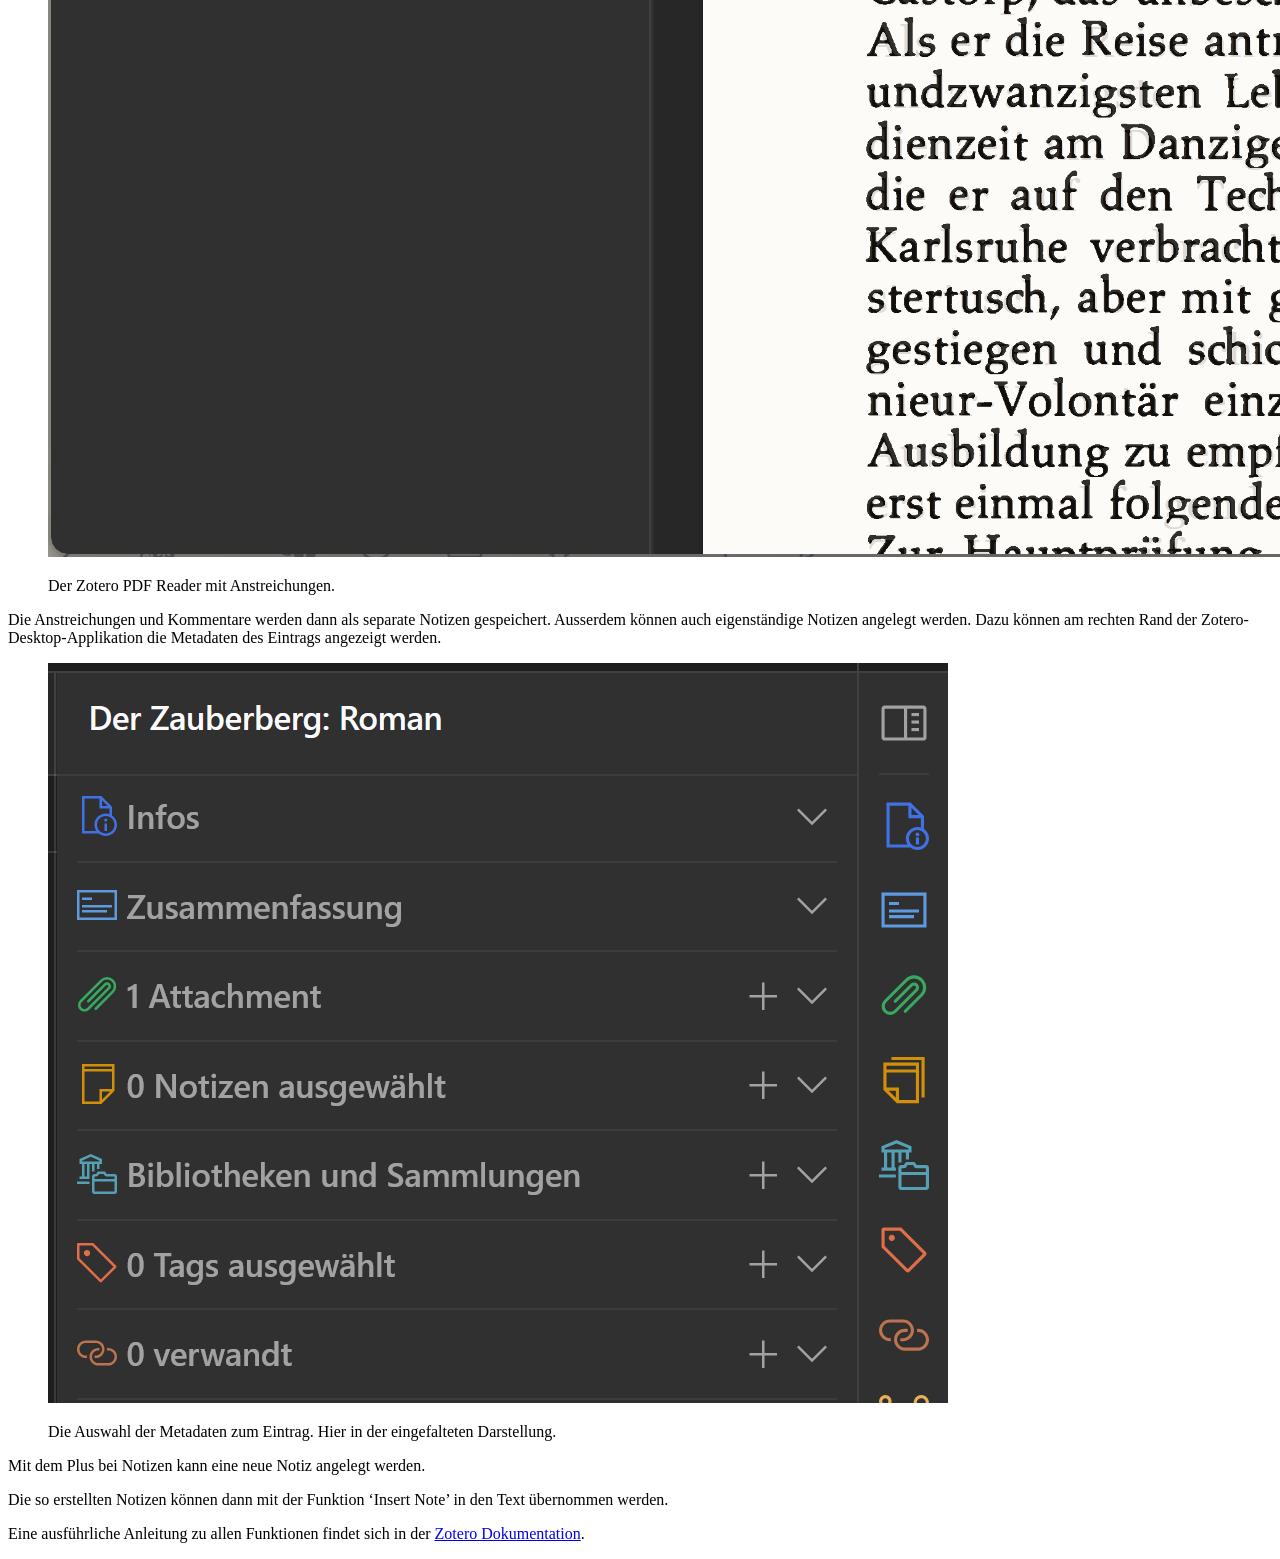
==== commit d474d8af: "Built site for gh-pages" ====
--- a/index.html
+++ b/index.html
@@ -99,7 +99,7 @@
 <header id="title-block-header" class="quarto-title-block default">
 <div class="quarto-title">
 <h1 class="title">Zotero</h1>
-<p class="subtitle lead">Einführung für Lehrpersonen</p>
+<p class="subtitle lead">Einführung für Maturandinnen und Maturanden im Schuljahr 26/27</p>
 </div>
 
 
@@ -116,7 +116,7 @@
     <div>
     <div class="quarto-title-meta-heading">Veröffentlichungsdatum</div>
     <div class="quarto-title-meta-contents">
-      <p class="date">12.05.2026</p>
+      <p class="date">13.05.2026</p>
     </div>
   </div>
   
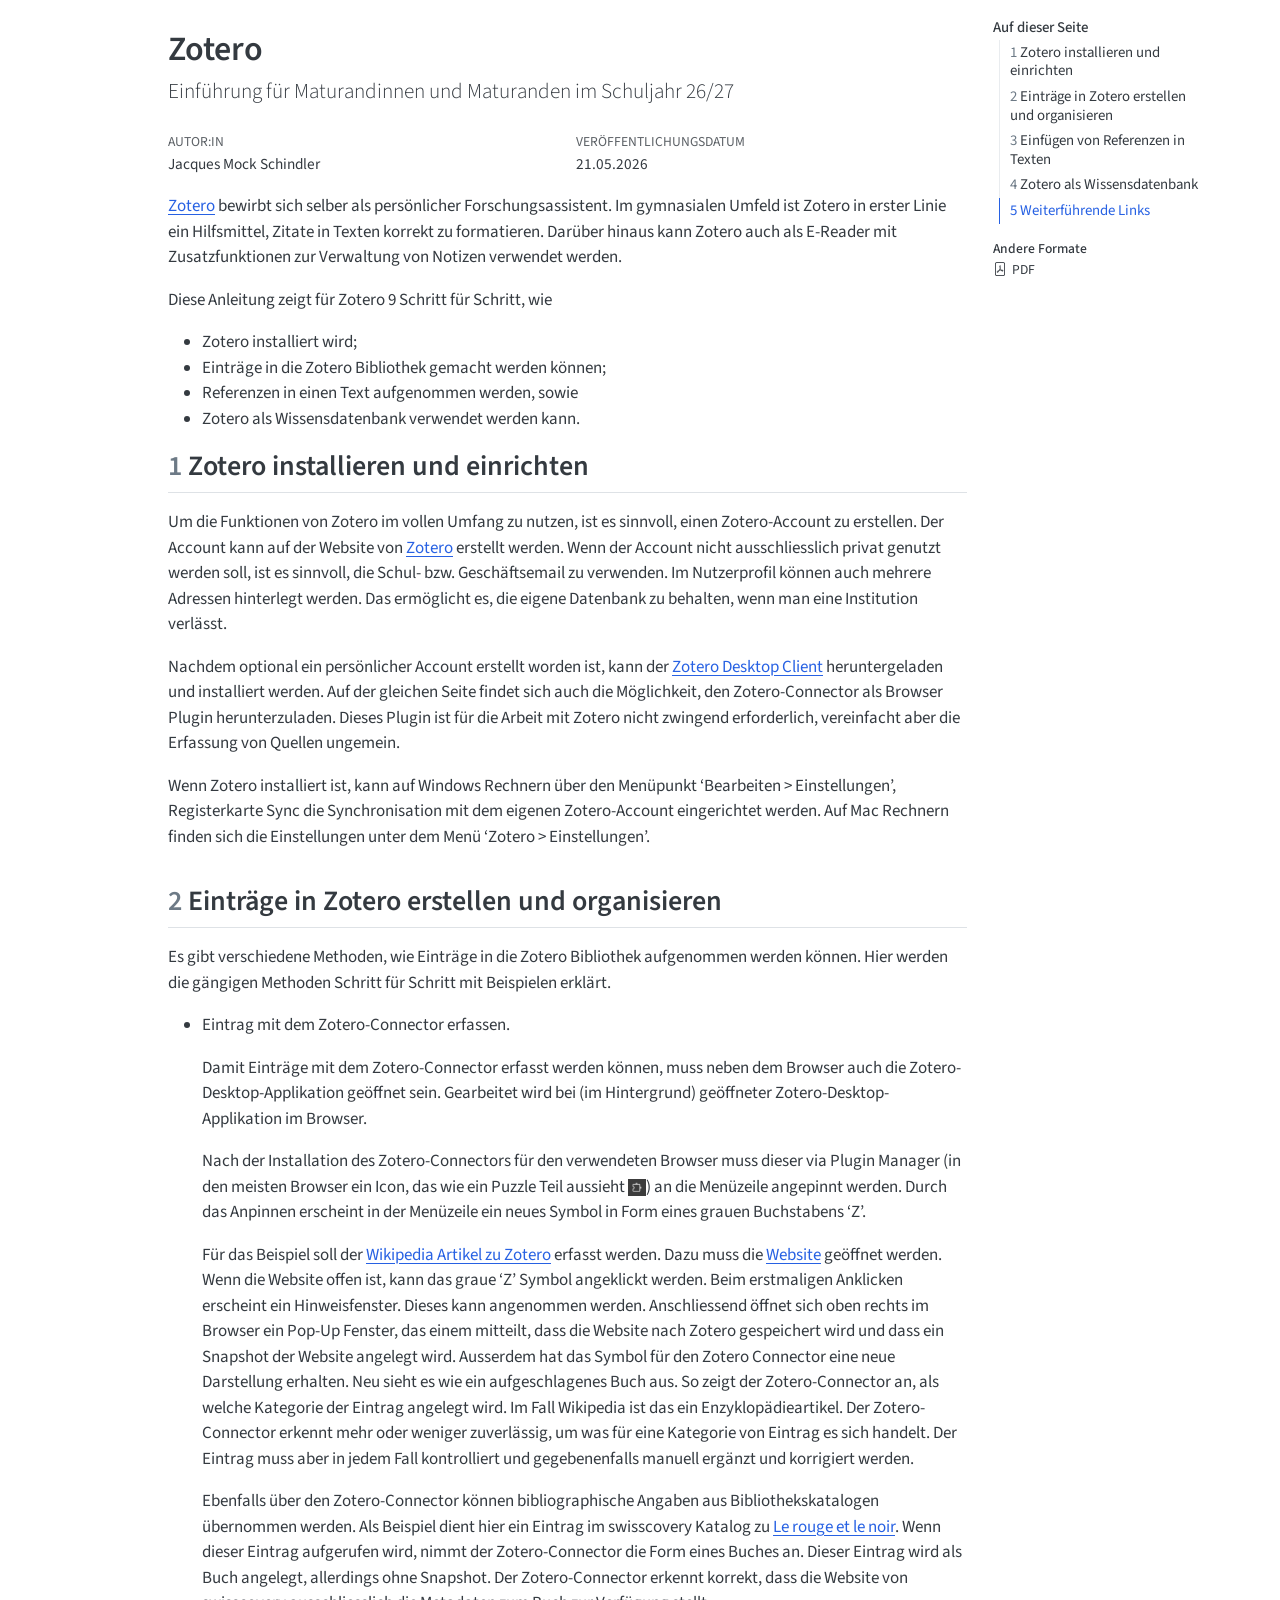
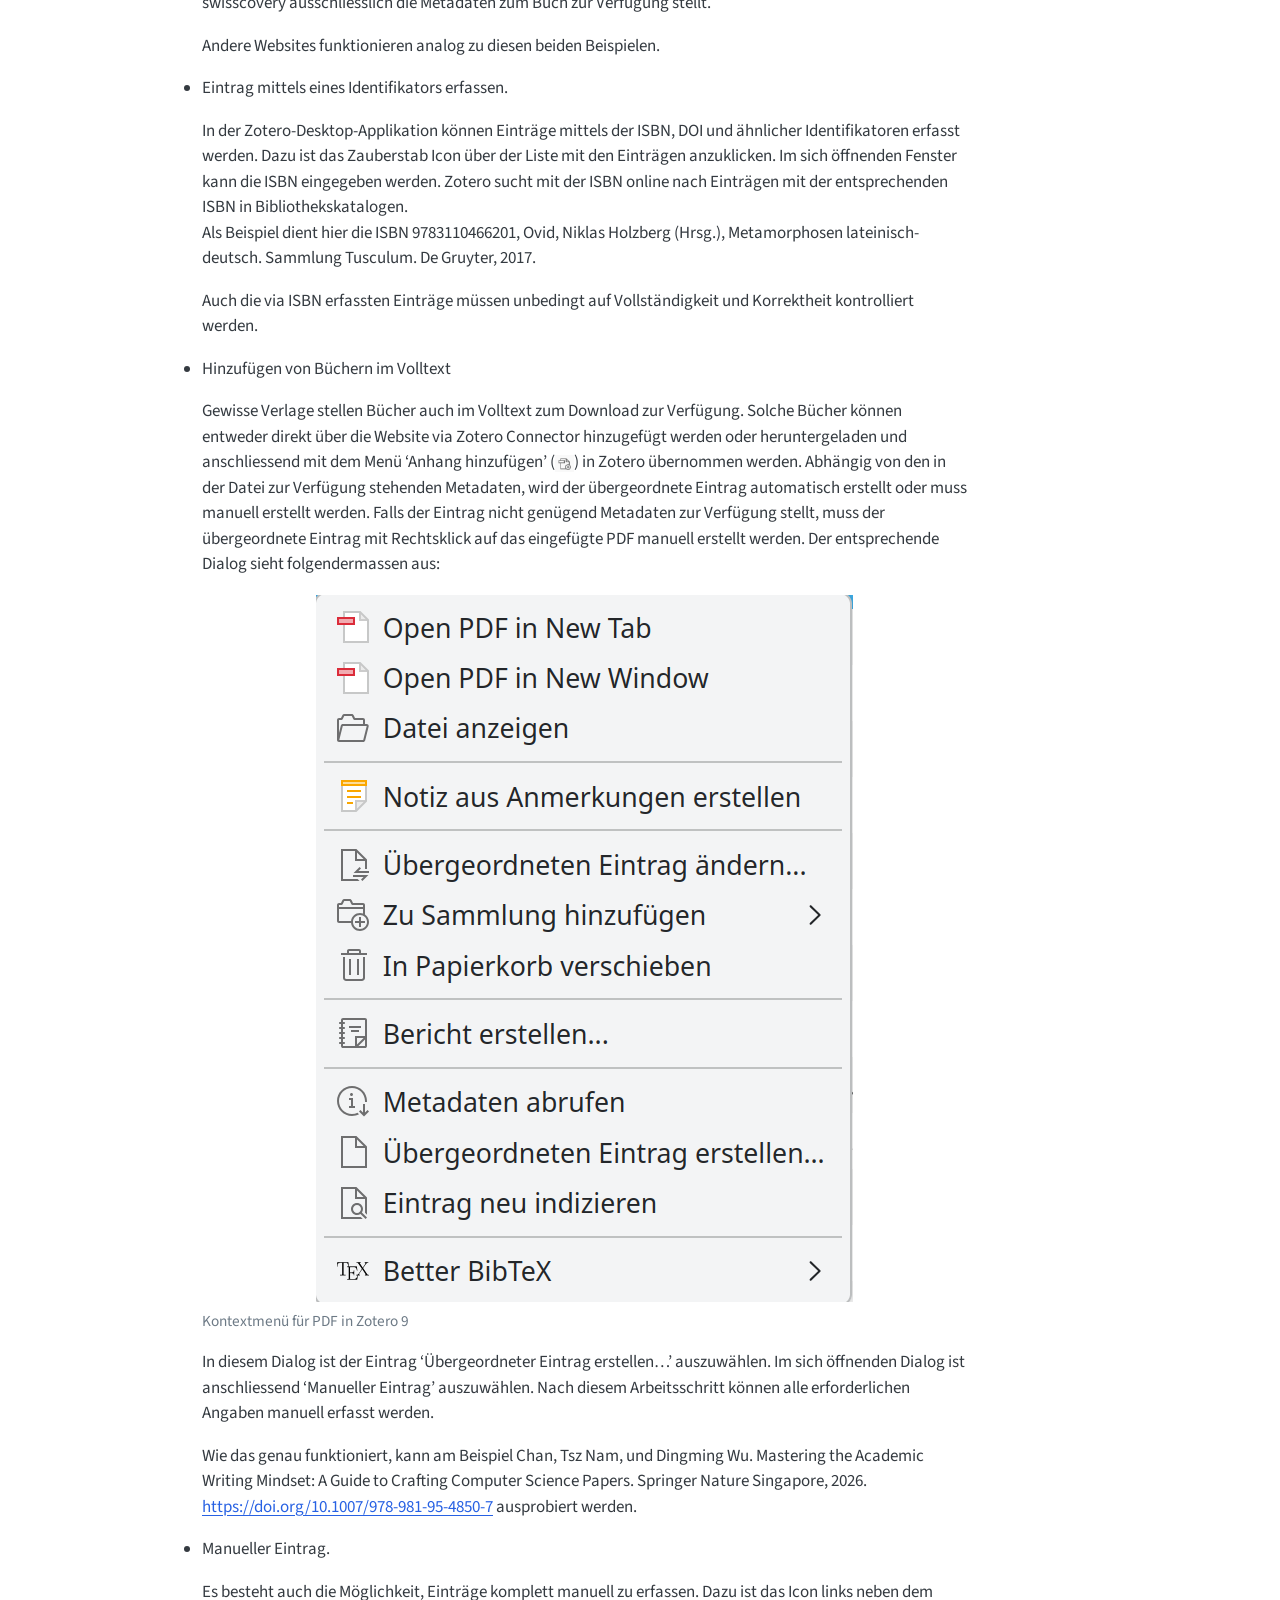
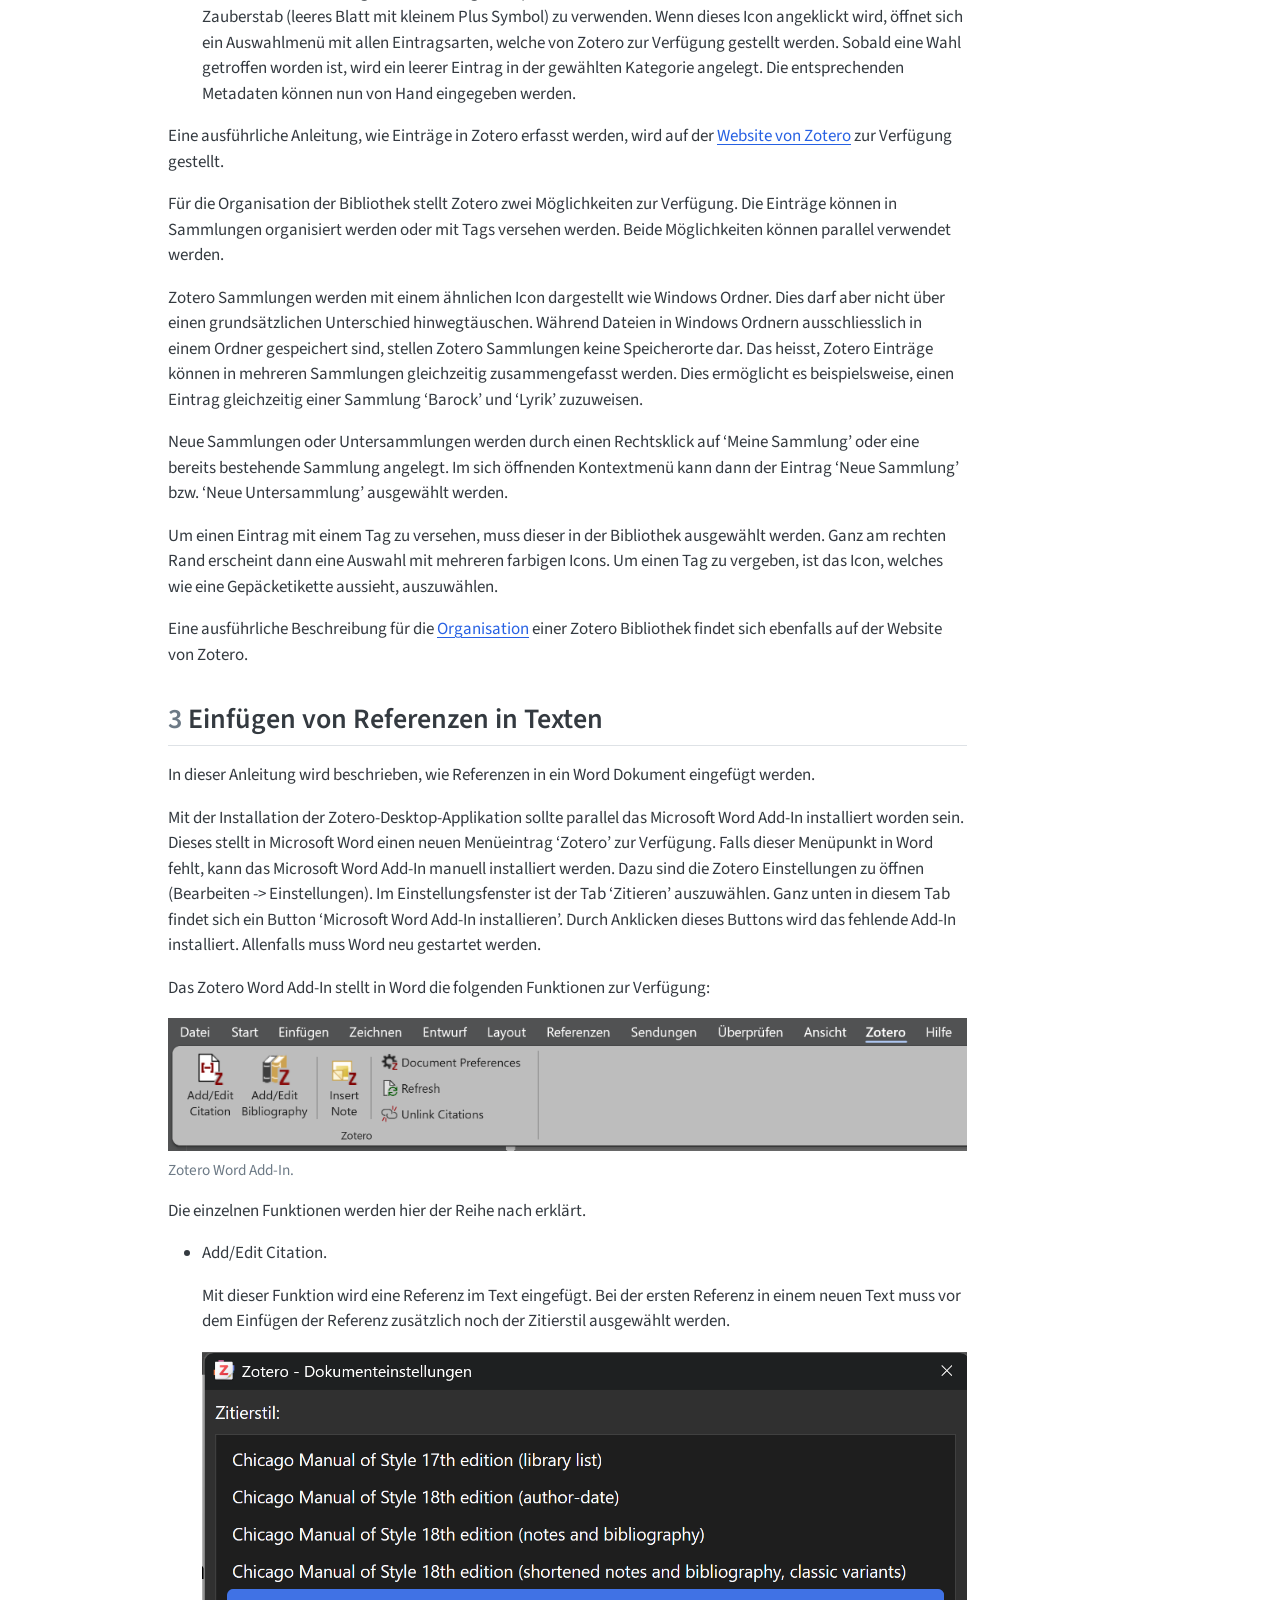
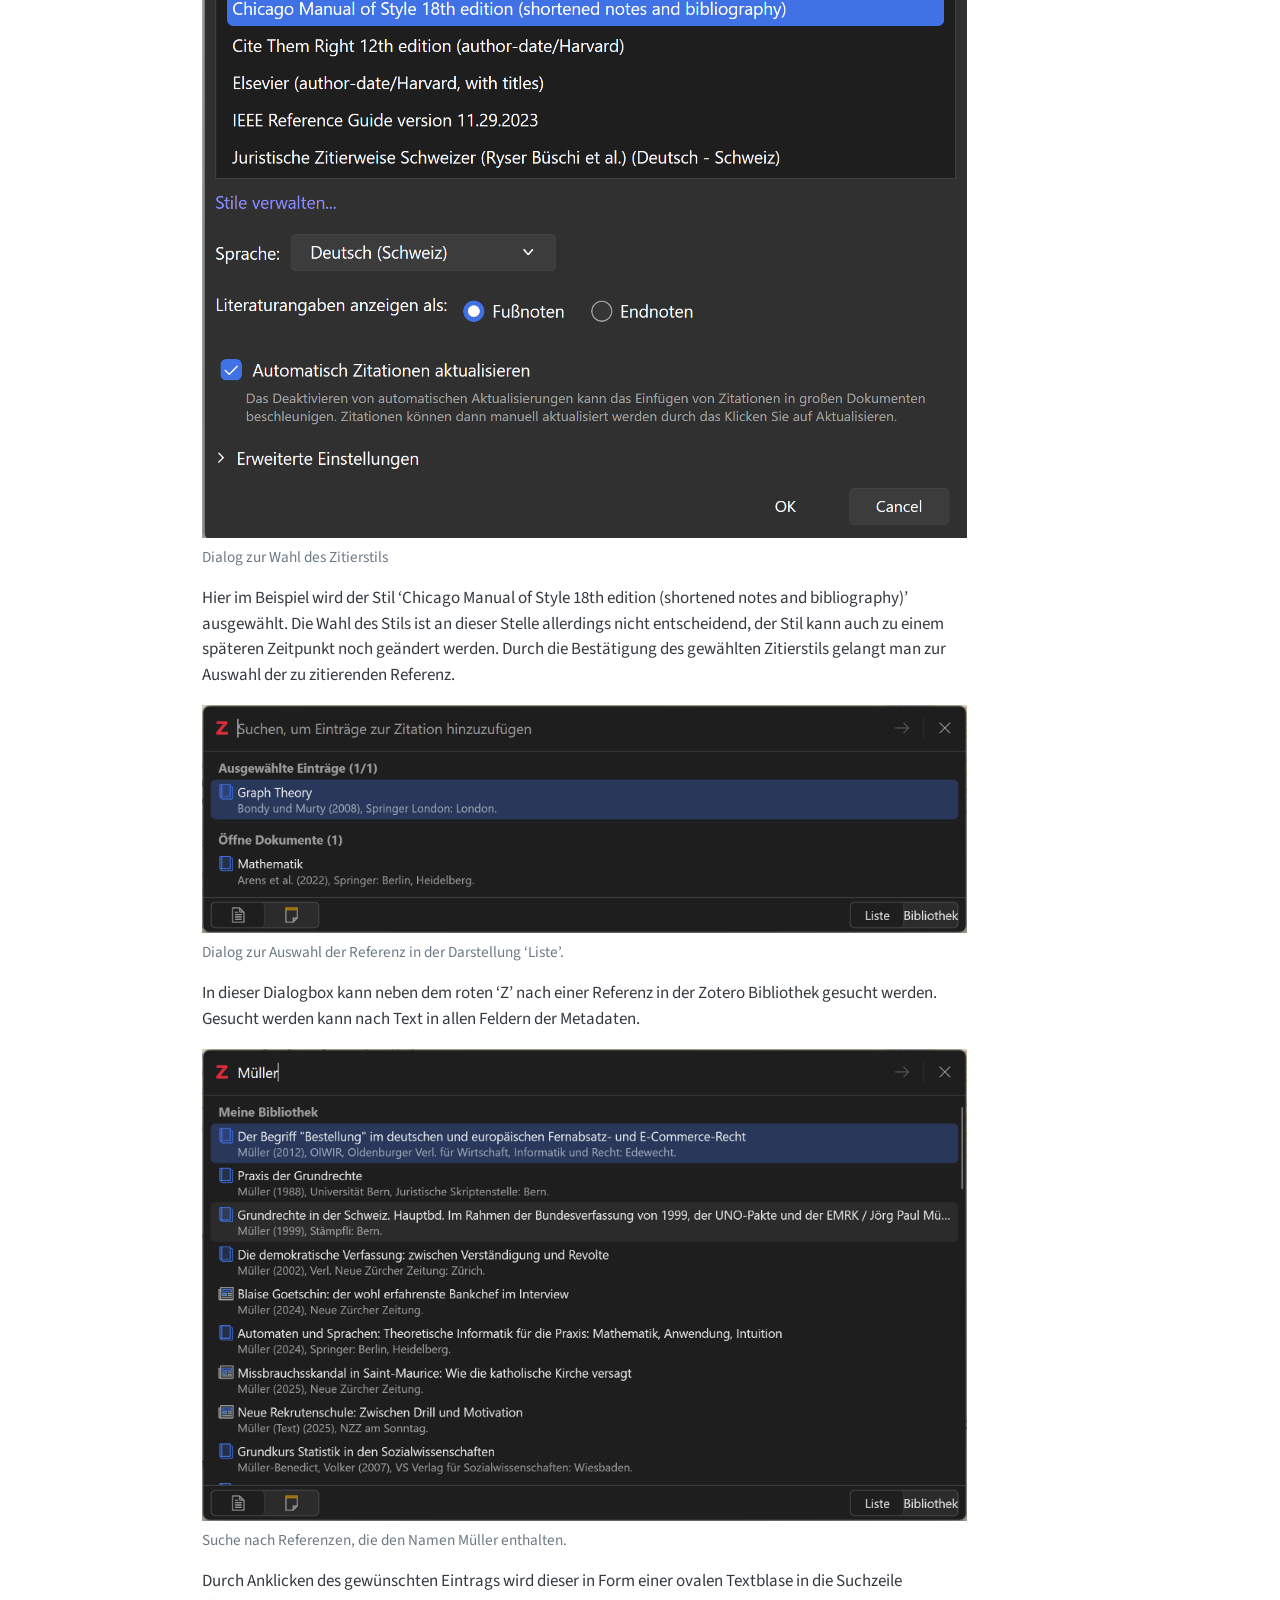
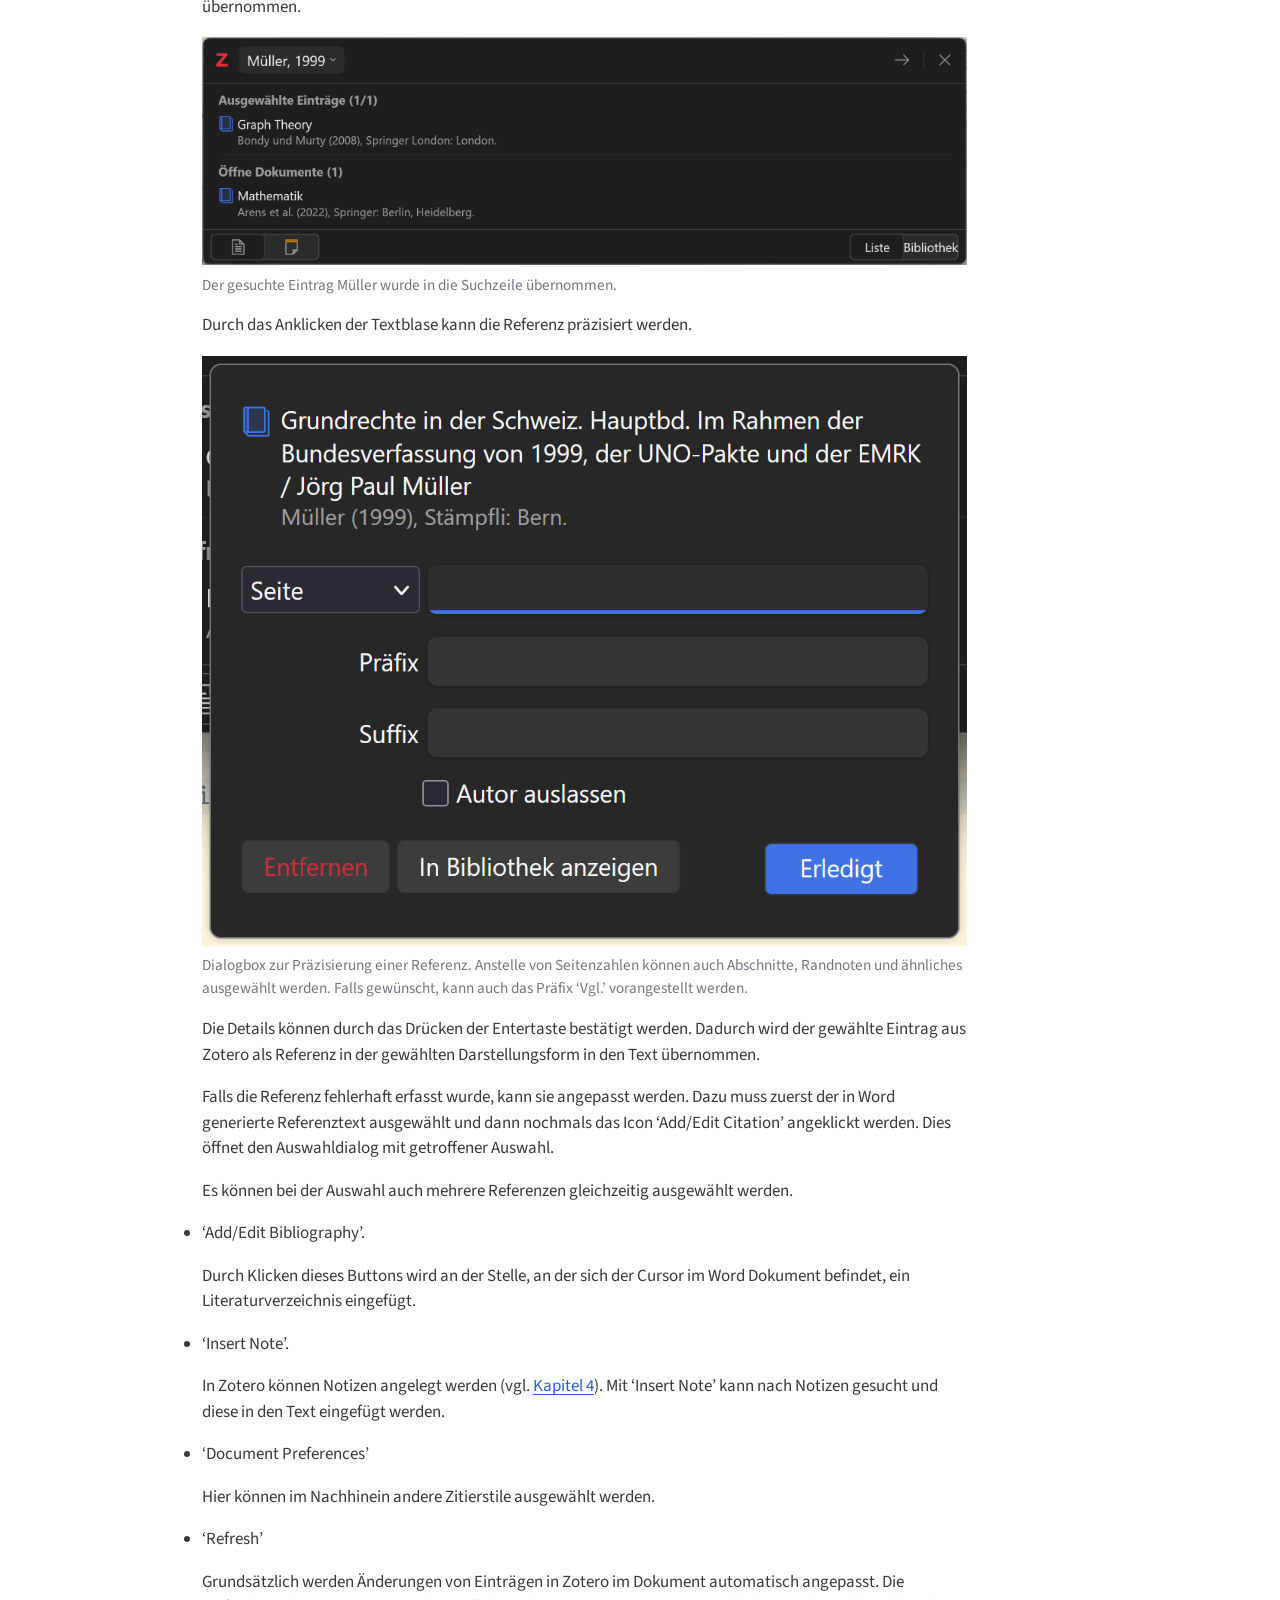
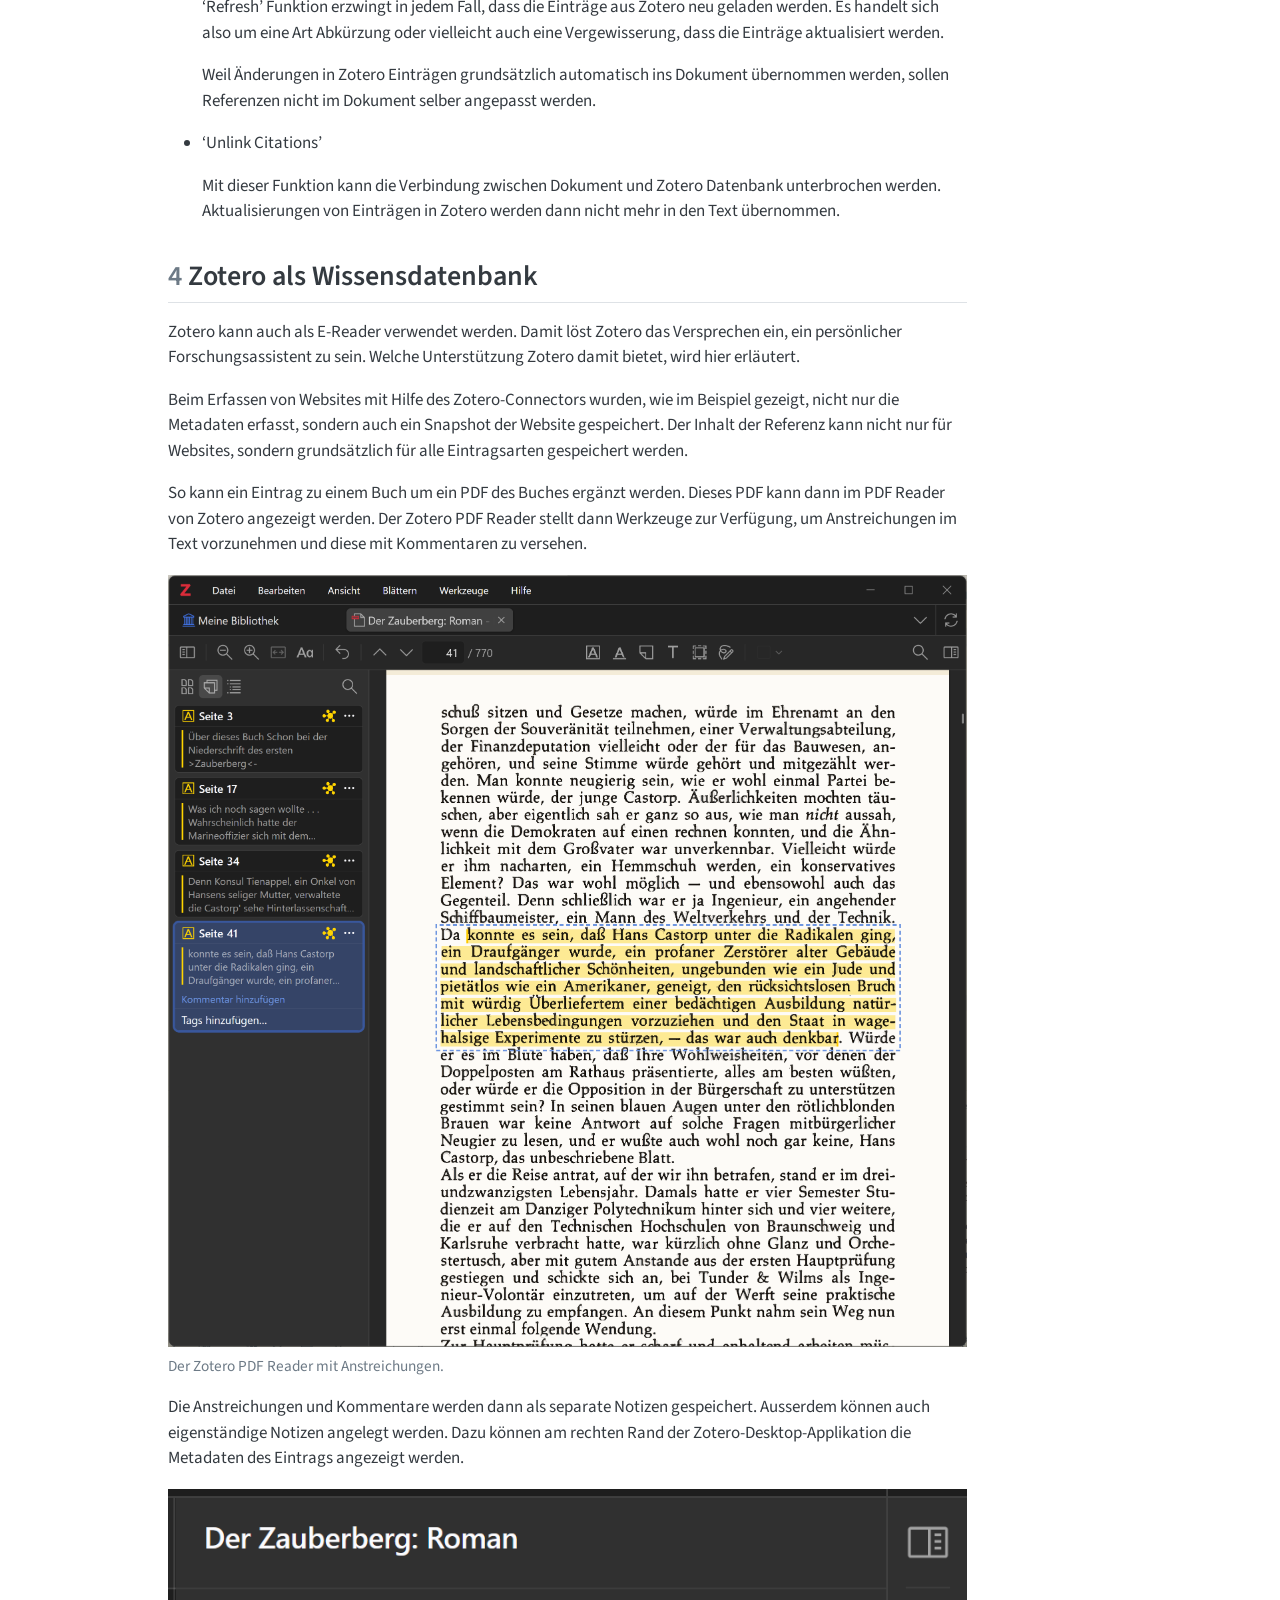
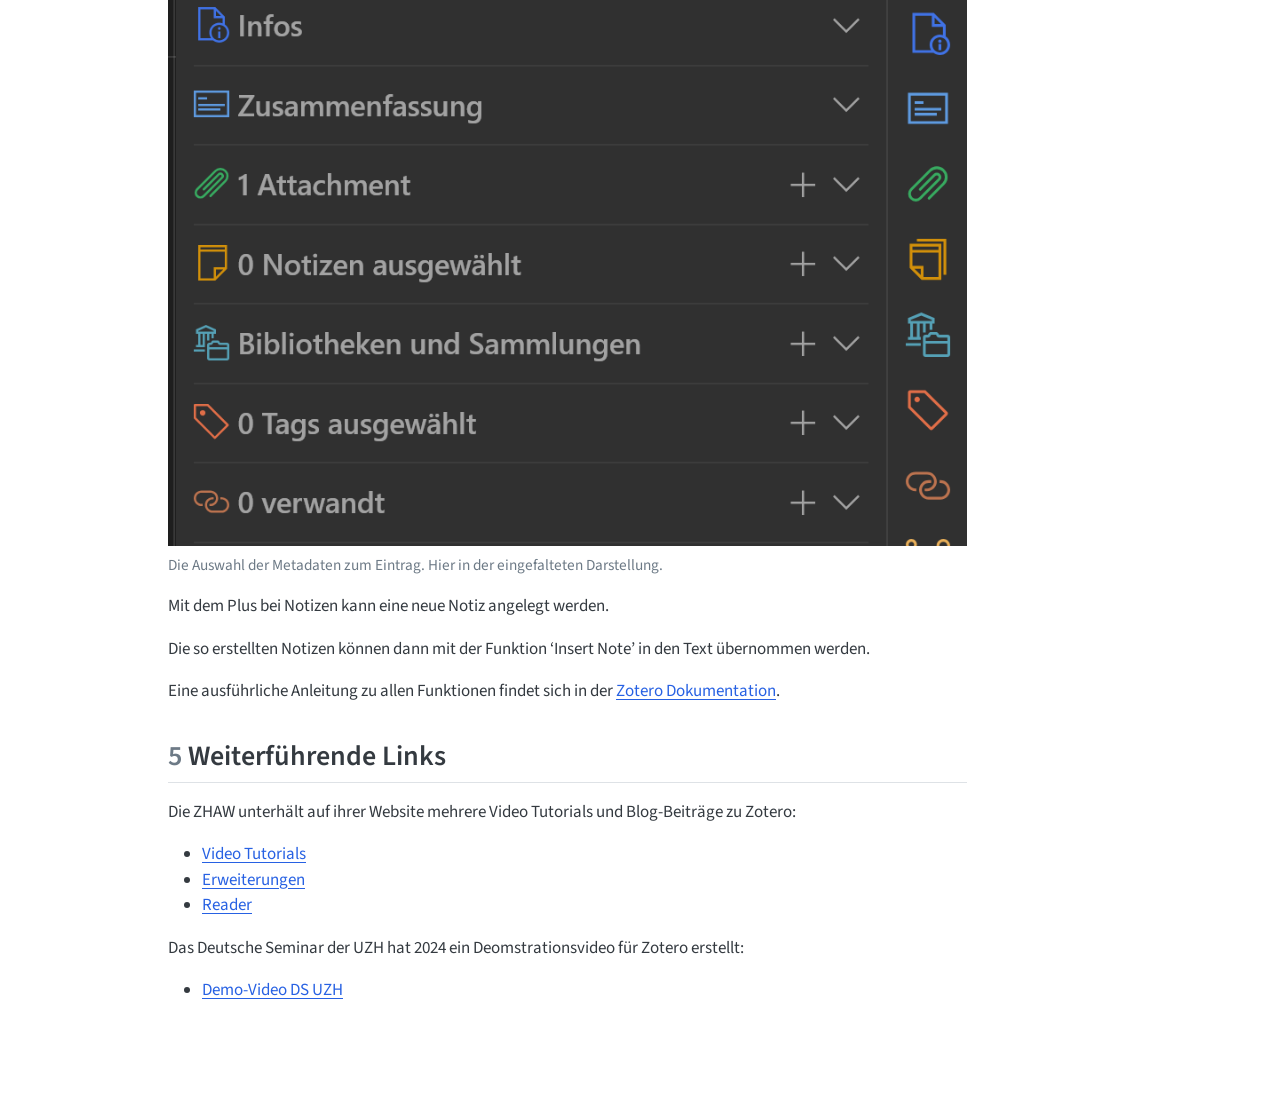
==== commit da3e820c: "Built site for gh-pages" ====
--- a/index.html
+++ b/index.html
@@ -42,7 +42,7 @@
 <link href="site_libs/quarto-html/quarto-syntax-highlighting-7f8f88aac4f3542376d5c11b86a4c14d.css" rel="stylesheet" id="quarto-text-highlighting-styles">
 <script src="site_libs/bootstrap/bootstrap.min.js"></script>
 <link href="site_libs/bootstrap/bootstrap-icons.css" rel="stylesheet">
-<link href="site_libs/bootstrap/bootstrap-4897d45d2f75ed4f519693be625836c5.min.css" rel="stylesheet" append-hash="true" id="quarto-bootstrap" data-mode="light">
+<link href="site_libs/bootstrap/bootstrap-3e7735b7b22659e5fa437aca0bb49075.min.css" rel="stylesheet" append-hash="true" id="quarto-bootstrap" data-mode="light">
 <script id="quarto-search-options" type="application/json">{
   "location": "sidebar",
   "copy-button": false,
@@ -90,6 +90,7 @@
   <li><a href="#einträge-in-zotero-erstellen-und-organisieren" id="toc-einträge-in-zotero-erstellen-und-organisieren" class="nav-link" data-scroll-target="#einträge-in-zotero-erstellen-und-organisieren"><span class="header-section-number">2</span> Einträge in Zotero erstellen und organisieren</a></li>
   <li><a href="#einfügen-von-referenzen-in-texten" id="toc-einfügen-von-referenzen-in-texten" class="nav-link" data-scroll-target="#einfügen-von-referenzen-in-texten"><span class="header-section-number">3</span> Einfügen von Referenzen in Texten</a></li>
   <li><a href="#sec-notizen" id="toc-sec-notizen" class="nav-link" data-scroll-target="#sec-notizen"><span class="header-section-number">4</span> Zotero als Wissensdatenbank</a></li>
+  <li><a href="#weiterführende-links" id="toc-weiterführende-links" class="nav-link" data-scroll-target="#weiterführende-links"><span class="header-section-number">5</span> Weiterführende Links</a></li>
   </ul>
 <div class="quarto-alternate-formats"><h2>Andere Formate</h2><ul><li><a href="zotero_anleitung.pdf"><i class="bi bi-file-pdf"></i>PDF</a></li></ul></div></nav>
     </div>
@@ -116,7 +117,7 @@
     <div>
     <div class="quarto-title-meta-heading">Veröffentlichungsdatum</div>
     <div class="quarto-title-meta-contents">
-      <p class="date">13.05.2026</p>
+      <p class="date">21.05.2026</p>
     </div>
   </div>
   
@@ -262,6 +263,19 @@
 <p>Mit dem Plus bei Notizen kann eine neue Notiz angelegt werden.</p>
 <p>Die so erstellten Notizen können dann mit der Funktion ‘Insert Note’ in den Text übernommen werden.</p>
 <p>Eine ausführliche Anleitung zu allen Funktionen findet sich in der <a href="https://www.zotero.org/support/">Zotero Dokumentation</a>.</p>
+</section>
+<section id="weiterführende-links" class="level2" data-number="5">
+<h2 data-number="5" class="anchored" data-anchor-id="weiterführende-links"><span class="header-section-number">5</span> Weiterführende Links</h2>
+<p>Die ZHAW unterhält auf ihrer Website mehrere Video Tutorials und Blog-Beiträge zu Zotero:</p>
+<ul>
+<li><a href="https://zhaw.mediaspace.cast.switch.ch/channel/Literaturverwaltung%2Bmit%2BZotero/7898">Video Tutorials</a></li>
+<li><a href="https://blog.zhaw.ch/hochschulbibliothek/2021/09/21/reicht-zotero-nicht/">Erweiterungen</a></li>
+<li><a href="https://blog.zhaw.ch/hochschulbibliothek/2022/07/15/zotero-mehr-als-nur-literaturverwaltung/">Reader</a></li>
+</ul>
+<p>Das Deutsche Seminar der UZH hat 2024 ein Deomstrationsvideo für Zotero erstellt:</p>
+<ul>
+<li><a href="https://www.youtube.com/watch?v=Vc1kyXnUQsg">Demo-Video DS UZH</a></li>
+</ul>
 
 
 </section>
